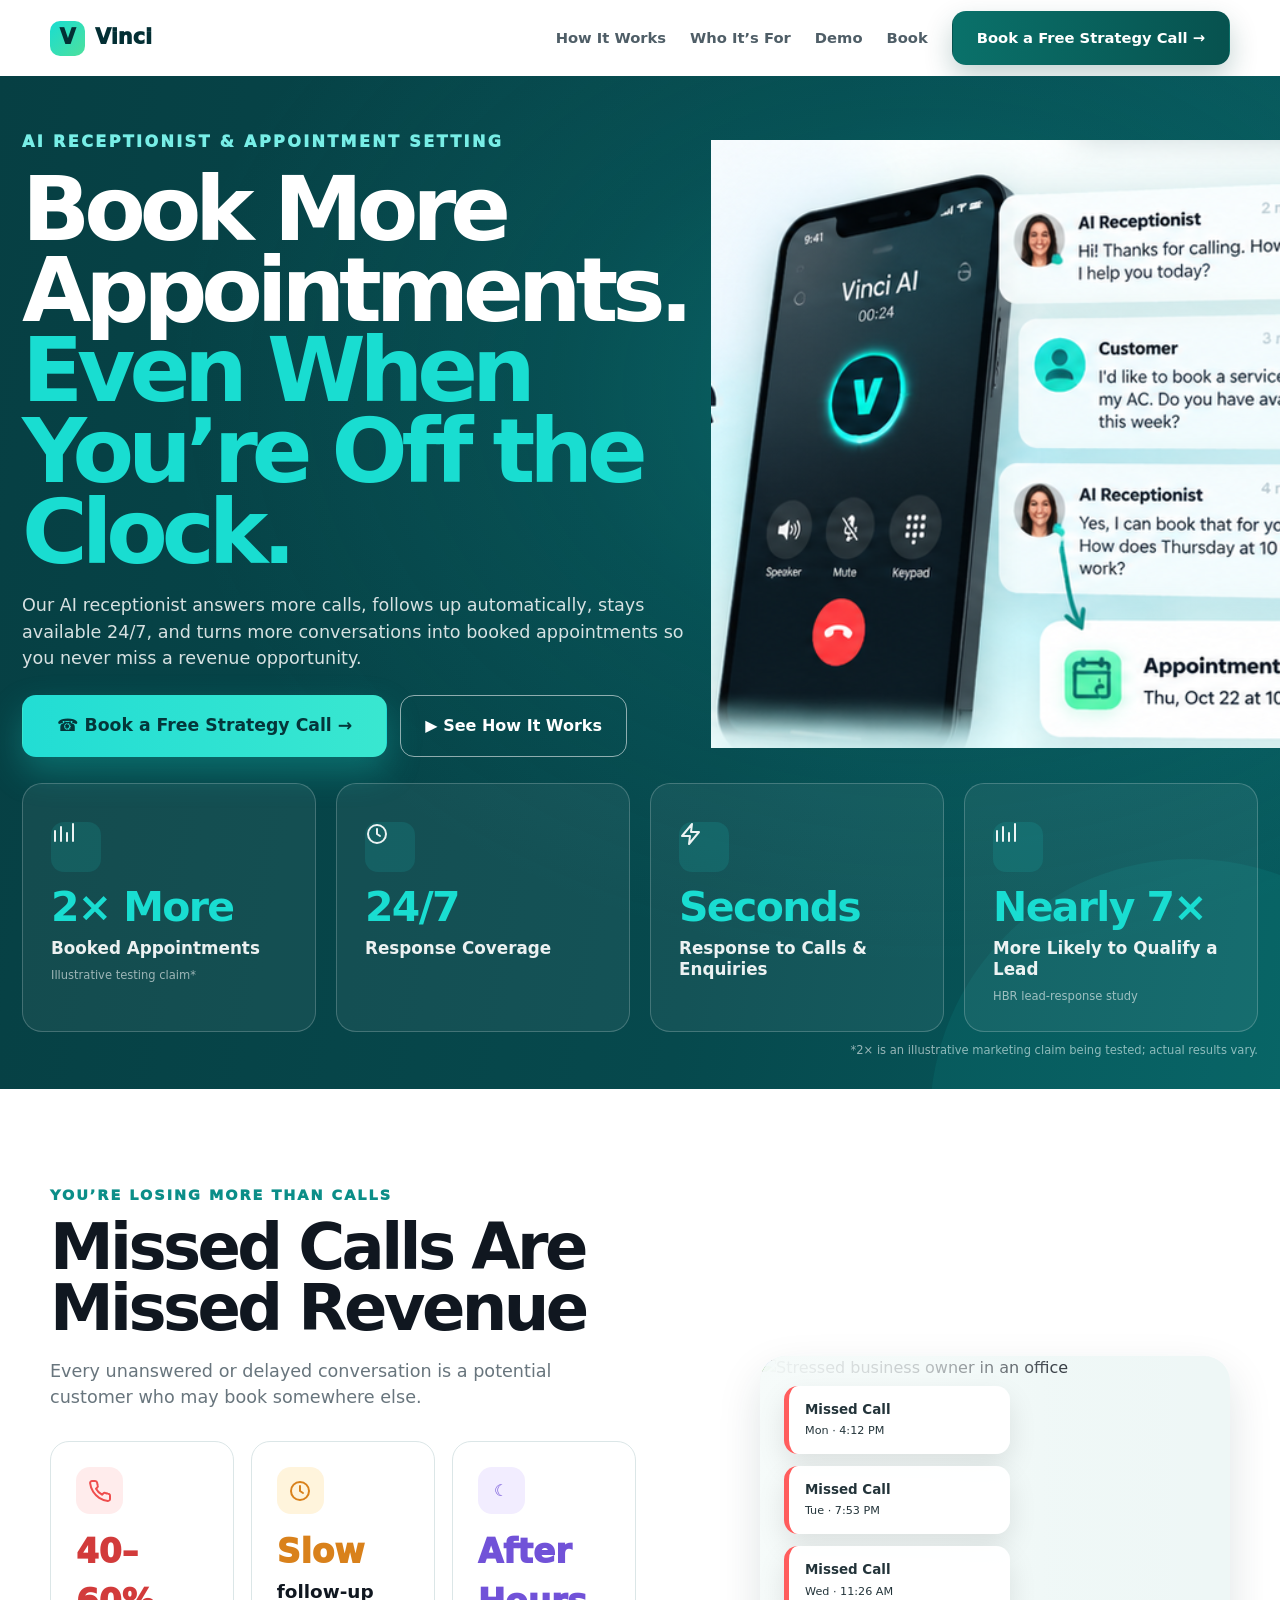
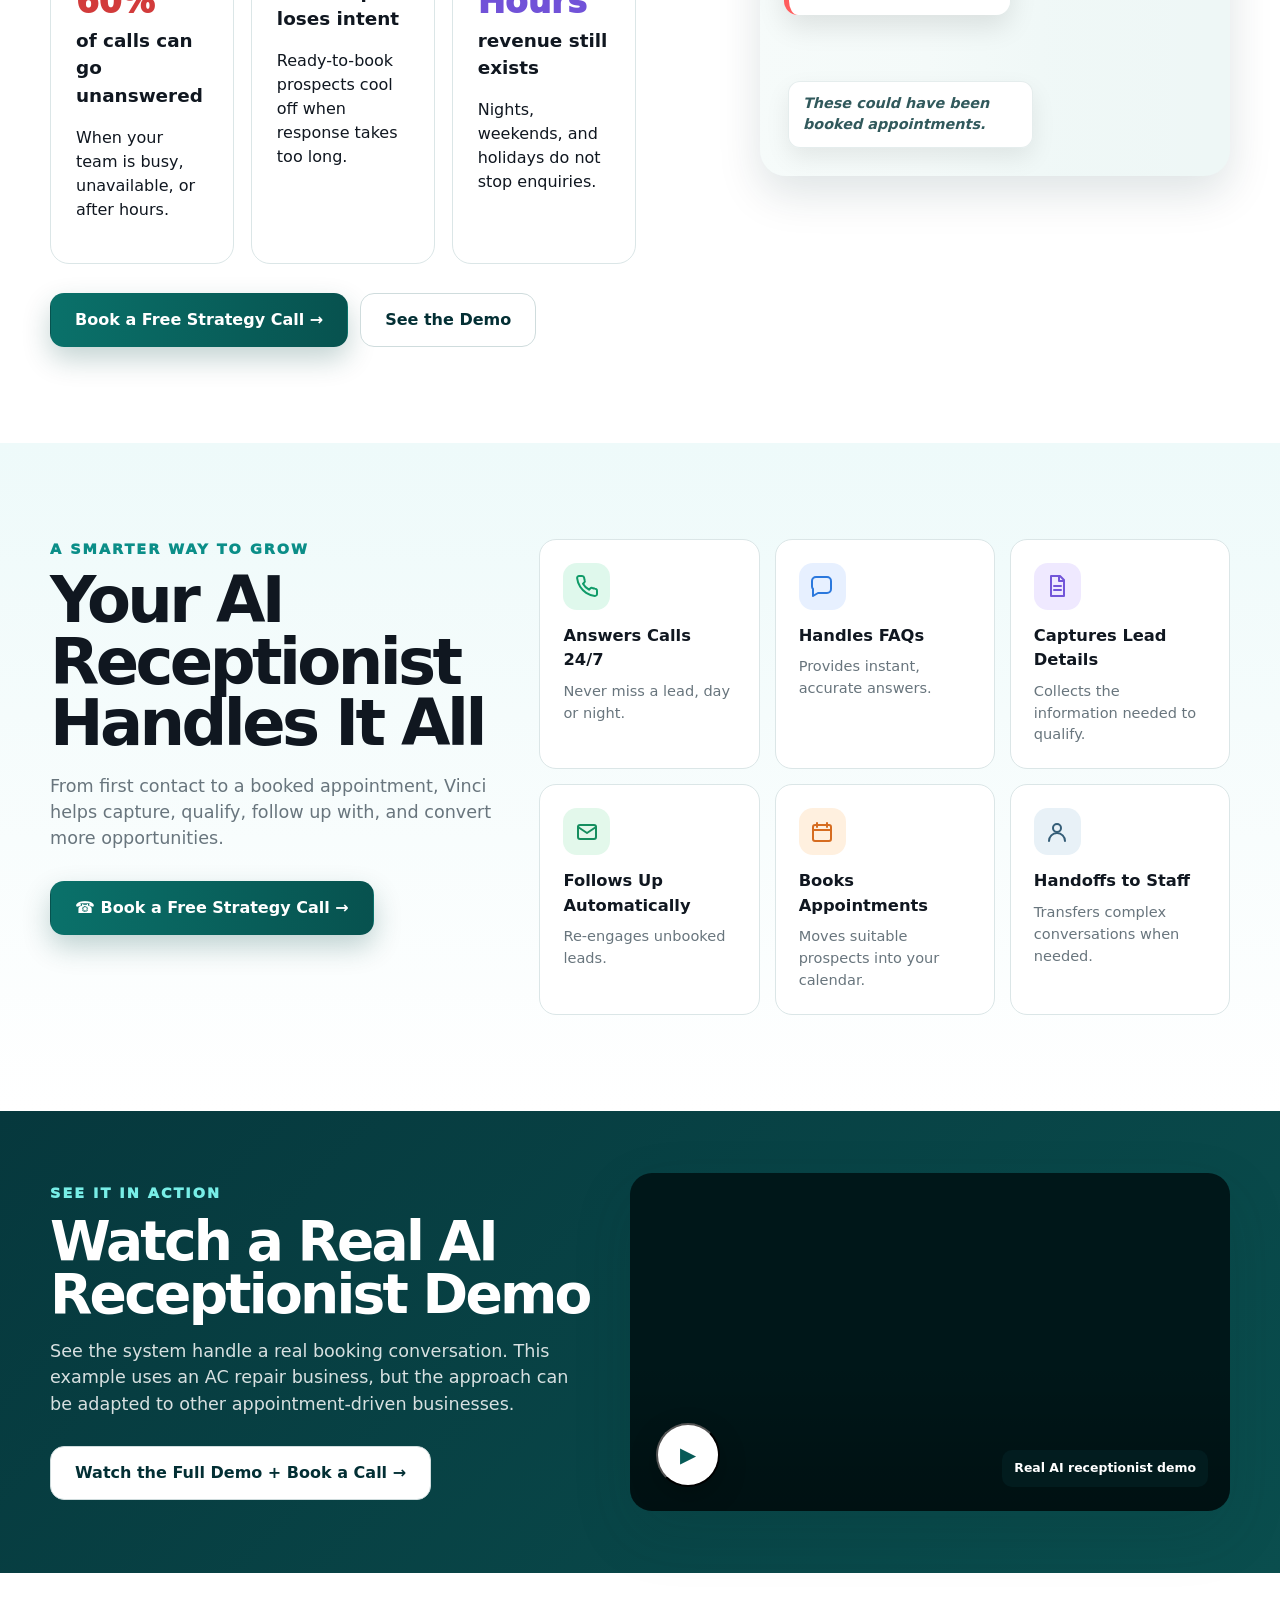
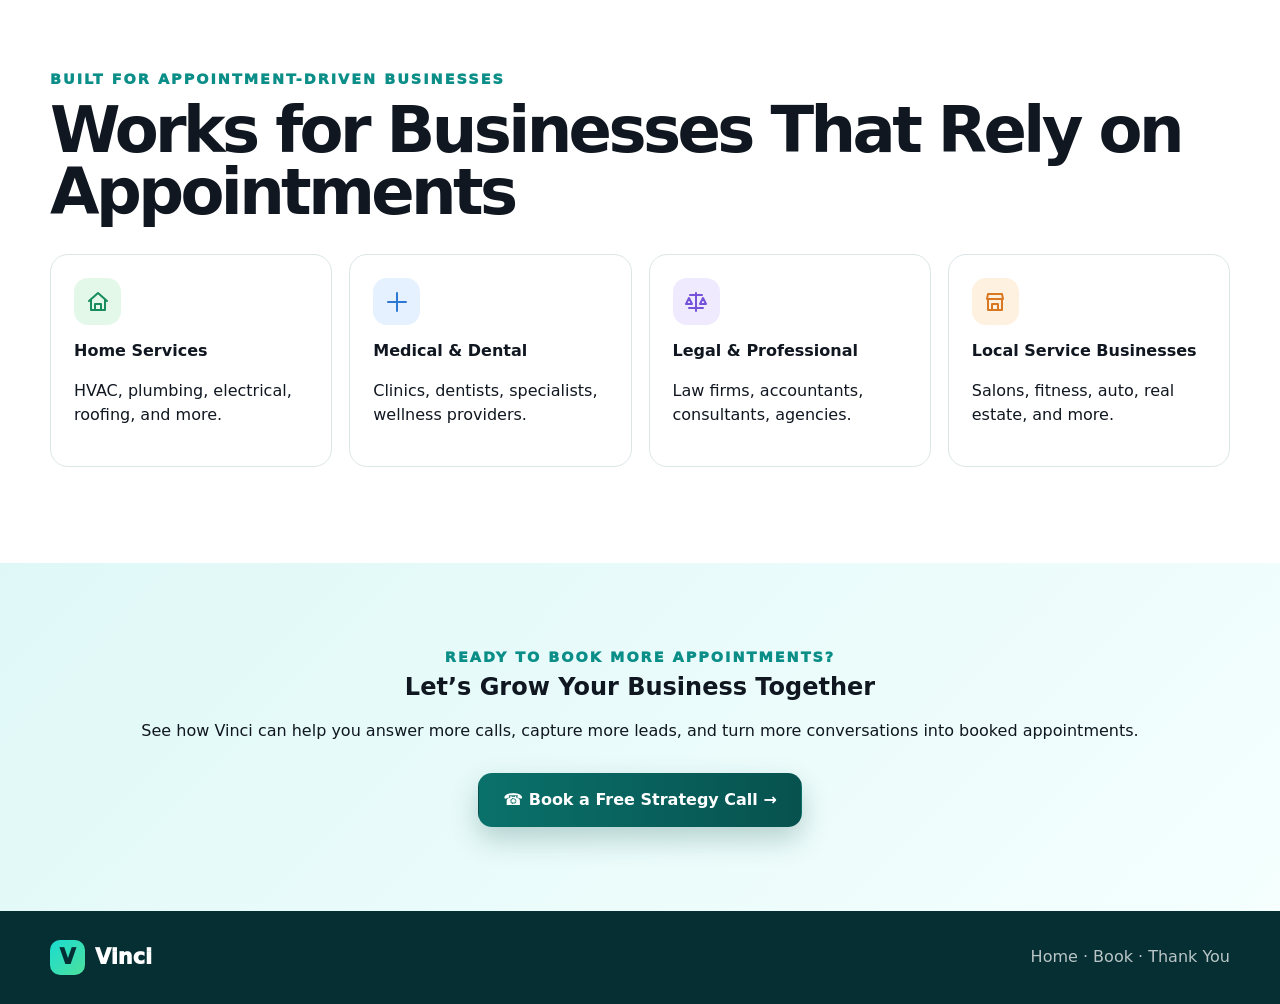
==== index.html @ 9e173141 "Use original artwork in white homepage hero" ====
<!doctype html><html><head><meta charset="utf-8"><meta name="viewport" content="width=device-width,initial-scale=1"><title>Vinci | AI Receptionist for More Bookings</title><link rel="stylesheet" href="/styles.css"></head><body>
<header><div class="container nav"><a class="brand" href="/"><span class="mark">V</span> Vinci</a><nav class="navlinks"><a href="#how">How It Works</a><a href="#industries">Who It’s For</a><a href="#demo">Demo</a><a href="/booking/">Book</a><a class="btn btn-primary" href="/booking/">Book a Free Strategy Call →</a></nav></div></header>
<section class="hero"><div class="container">
  <div class="hero-grid">
    <div>
      <div class="eyebrow">AI RECEPTIONIST & APPOINTMENT SETTING</div>
      <h1>Book More Appointments. <span class="accent">Even When You’re Off the Clock.</span></h1>
      <p class="lead">Our AI receptionist answers more calls, follows up automatically, stays available 24/7, and turns more conversations into booked appointments so you never miss a revenue opportunity.</p>
      <div class="actions"><a class="btn btn-primary" href="/booking/">☎ Book a Free Strategy Call →</a><a class="btn btn-secondary" href="#demo">▶ See How It Works</a></div>
    </div>
    <div class="hero-visual white-hero-art"><img src="/assets/vinci-ai-booking-hero.png" alt="Vinci AI receptionist handling a booking conversation, offering appointment times and confirming an appointment"></div></div><div class="metrics">
    <div class="metric"><span class="metric-icon"><svg viewBox="0 0 24 24"><path d="M4 19V9M10 19V5M16 19v-8M22 19V2"/></svg></span><strong>2× More</strong><span>Booked Appointments</span><small>Illustrative testing claim*</small></div>
    <div class="metric"><span class="metric-icon"><svg viewBox="0 0 24 24"><circle cx="12" cy="12" r="9"/><path d="M12 7v5l3 2"/></svg></span><strong>24/7</strong><span>Response Coverage</span></div>
    <div class="metric"><span class="metric-icon"><svg viewBox="0 0 24 24"><path d="M13 2 3 14h8l-1 8 10-12h-8z"/></svg></span><strong>Seconds</strong><span>Response to Calls & Enquiries</span></div>
    <div class="metric"><span class="metric-icon"><svg viewBox="0 0 24 24"><path d="M4 19V9M10 19V5M16 19v-8M22 19V2"/></svg></span><strong>Nearly 7×</strong><span>More Likely to Qualify a Lead</span><small>HBR lead-response study</small></div>
  </div>
  <div class="disclaimer" style="color:rgba(255,255,255,.58)">*2× is an illustrative marketing claim being tested; actual results vary.</div>
</div></section>
<section class="section"><div class="container pain-grid"><div><div class="eyebrow" style="color:#0b8e88">YOU’RE LOSING MORE THAN CALLS</div><h2>Missed Calls Are Missed Revenue</h2><p class="sub">Every unanswered or delayed conversation is a potential customer who may book somewhere else.</p><div class="pain-cards"><div class="pain"><span class="pain-ico" style="background:#ffecec;color:#ef4d4d"><svg viewBox="0 0 24 24"><path d="M22 16.9v3a2 2 0 0 1-2.18 2 19.8 19.8 0 0 1-8.63-3.07 19.5 19.5 0 0 1-6-6A19.8 19.8 0 0 1 2.12 4.18 2 2 0 0 1 4.11 2h3a2 2 0 0 1 2 1.72c.12.9.33 1.78.62 2.63a2 2 0 0 1-.45 2.11L8 9.73a16 16 0 0 0 6 6l1.27-1.27a2 2 0 0 1 2.11-.45c.85.29 1.73.5 2.63.62A2 2 0 0 1 22 16.9z"/></svg></span><span class="num">40–60%</span><b>of calls can go unanswered</b><p>When your team is busy, unavailable, or after hours.</p></div><div class="pain"><span class="pain-ico" style="background:#fff4dc;color:#d9811b"><svg viewBox="0 0 24 24"><circle cx="12" cy="12" r="9"/><path d="M12 7v5l3 2"/></svg></span><span class="num" style="color:#d9811b">Slow</span><b>follow-up loses intent</b><p>Ready-to-book prospects cool off when response takes too long.</p></div><div class="pain"><span class="pain-ico" style="background:#f2edff;color:#7152d8">☾</span><span class="num" style="color:#7152d8">After Hours</span><b>revenue still exists</b><p>Nights, weekends, and holidays do not stop enquiries.</p></div></div><div class="cta-row"><a class="btn btn-primary" href="/booking/">Book a Free Strategy Call →</a><a class="btn btn-secondary" href="#demo">See the Demo</a></div></div><div class="pain-visual person-visual">
  <img class="person-photo" src="https://images.pexels.com/photos/6632501/pexels-photo-6632501.jpeg?auto=compress&cs=tinysrgb&w=1400" alt="Stressed business owner in an office">
  <div class="person-shade"></div>
  <div class="person-call-stack">
    <div class="person-call"><b>Missed Call</b><br><small>Mon · 4:12 PM</small></div>
    <div class="person-call"><b>Missed Call</b><br><small>Tue · 7:53 PM</small></div>
    <div class="person-call"><b>Missed Call</b><br><small>Wed · 11:26 AM</small></div>
  </div>
  <div class="person-note">These could have been booked appointments.</div>
</div></div></div></section>
<section class="section features" id="how"><div class="container feature-grid"><div><div class="eyebrow" style="color:#0b8e88">A SMARTER WAY TO GROW</div><h2>Your AI Receptionist Handles It All</h2><p class="sub">From first contact to a booked appointment, Vinci helps capture, qualify, follow up with, and convert more opportunities.</p><div class="cta-row"><a class="btn btn-primary" href="/booking/">☎ Book a Free Strategy Call →</a></div></div><div class="feature-list"><div class="feature"><span class="feature-ico" style="background:#dff8ec;color:#0f9b68"><svg viewBox="0 0 24 24"><path d="M22 16.9v3a2 2 0 0 1-2.18 2 19.8 19.8 0 0 1-8.63-3.07 19.5 19.5 0 0 1-6-6A19.8 19.8 0 0 1 2.12 4.18 2 2 0 0 1 4.11 2h3a2 2 0 0 1 2 1.72c.12.9.33 1.78.62 2.63a2 2 0 0 1-.45 2.11L8 9.73a16 16 0 0 0 6 6l1.27-1.27a2 2 0 0 1 2.11-.45c.85.29 1.73.5 2.63.62A2 2 0 0 1 22 16.9z"/></svg></span><strong>Answers Calls 24/7</strong><p>Never miss a lead, day or night.</p></div><div class="feature"><span class="feature-ico" style="background:#e7f0ff;color:#2b78dd"><svg viewBox="0 0 24 24"><path d="M21 15a4 4 0 0 1-4 4H8l-5 3v-7a4 4 0 0 1-1-2.5V7a4 4 0 0 1 4-4h11a4 4 0 0 1 4 4z"/></svg></span><strong>Handles FAQs</strong><p>Provides instant, accurate answers.</p></div><div class="feature"><span class="feature-ico" style="background:#efe9ff;color:#7255d9"><svg viewBox="0 0 24 24"><path d="M6 2h9l4 4v16H6z"/><path d="M14 2v5h5M9 12h7M9 16h7"/></svg></span><strong>Captures Lead Details</strong><p>Collects the information needed to qualify.</p></div><div class="feature"><span class="feature-ico" style="background:#e3f8eb;color:#168e5f"><svg viewBox="0 0 24 24"><rect x="3" y="5" width="18" height="14" rx="2"/><path d="m3 7 9 6 9-6"/></svg></span><strong>Follows Up Automatically</strong><p>Re-engages unbooked leads.</p></div><div class="feature"><span class="feature-ico" style="background:#fff0df;color:#d66c20"><svg viewBox="0 0 24 24"><rect x="3" y="5" width="18" height="16" rx="2"/><path d="M7 3v4M17 3v4M3 10h18"/></svg></span><strong>Books Appointments</strong><p>Moves suitable prospects into your calendar.</p></div><div class="feature"><span class="feature-ico" style="background:#e8f1f7;color:#345d77"><svg viewBox="0 0 24 24"><circle cx="12" cy="8" r="4"/><path d="M4 21a8 8 0 0 1 16 0"/></svg></span><strong>Handoffs to Staff</strong><p>Transfers complex conversations when needed.</p></div></div></div></section>
<section class="demo-band" id="demo"><div class="container demo-grid"><div><div class="eyebrow">SEE IT IN ACTION</div><h2 class="demo-title"><span>Watch a Real AI</span><span>Receptionist Demo</span></h2><p class="lead">See the system handle a real booking conversation. This example uses an AC repair business, but the approach can be adapted to other appointment-driven businesses.</p><div class="cta-row"><a class="btn btn-secondary" href="/booking/">Watch the Full Demo + Book a Call →</a></div></div><div class="video-frame" id="demoVideo"><div class="video-poster" style="background-image:url('https://drive.google.com/thumbnail?id=1KKaw_j008UakHLO01bEk0UsnnMbDaQpM&sz=w1600')" onclick="playDriveVideo('demoVideo')"><button class="custom-play" aria-label="Play video">▶</button><div class="poster-label">Real AI receptionist demo</div></div><iframe class="drive-video" data-src="https://drive.google.com/file/d/1KKaw_j008UakHLO01bEk0UsnnMbDaQpM/preview" allow="autoplay; fullscreen" allowfullscreen></iframe></div></div></section>
<section class="section" id="industries"><div class="container"><div class="eyebrow" style="color:#0b8e88">BUILT FOR APPOINTMENT-DRIVEN BUSINESSES</div><h2>Works for Businesses That Rely on Appointments</h2><div class="industries"><div class="industry"><span class="industry-ico" style="background:#e4f8ea;color:#178c5e"><svg viewBox="0 0 24 24"><path d="m3 11 9-8 9 8"/><path d="M5 10v10h14V10M9 20v-6h6v6"/></svg></span><b>Home Services</b><p>HVAC, plumbing, electrical, roofing, and more.</p></div><div class="industry"><span class="industry-ico" style="background:#e6f1ff;color:#2d78d5"><svg viewBox="0 0 24 24"><path d="M12 3v18M3 12h18"/></svg></span><b>Medical & Dental</b><p>Clinics, dentists, specialists, wellness providers.</p></div><div class="industry"><span class="industry-ico" style="background:#f0eaff;color:#7453d9"><svg viewBox="0 0 24 24"><path d="M12 3v18M6 5h12M5 8l-3 6h6zM19 8l-3 6h6zM5 18h14"/></svg></span><b>Legal & Professional</b><p>Law firms, accountants, consultants, agencies.</p></div><div class="industry"><span class="industry-ico" style="background:#fff1df;color:#d97822"><svg viewBox="0 0 24 24"><path d="M4 9h16l-1-5H5zM5 9v11h14V9M9 20v-6h6v6"/></svg></span><b>Local Service Businesses</b><p>Salons, fitness, auto, real estate, and more.</p></div></div></div></section>
<section class="final-cta"><div class="container"><div class="eyebrow" style="color:#0b8e88">READY TO BOOK MORE APPOINTMENTS?</div><h2>Let’s Grow Your Business Together</h2><p class="sub" style="margin:0 auto">See how Vinci can help you answer more calls, capture more leads, and turn more conversations into booked appointments.</p><div class="actions" style="justify-content:center"><a class="btn btn-primary" href="/booking/">☎ Book a Free Strategy Call →</a></div></div></section>
<footer class="footer"><div class="container footer-row"><div class="brand" style="color:#fff"><span class="mark">V</span> Vinci</div><div><a href="/">Home</a> · <a href="/booking/">Book</a> · <a href="/thank-you/">Thank You</a></div></div></footer><script>function playDriveVideo(id){const f=document.getElementById(id);const i=f.querySelector('iframe');i.src=i.dataset.src+'?autoplay=1';f.classList.add('playing');f.querySelector('.video-poster').style.display='none';}</script></body></html>
---- styles.css ----
:root{--deep:#032f34;--deep2:#064348;--teal:#19ddd1;--teal2:#11b8b2;--mint:#dff9f6;--ink:#101720;--muted:#68757d;--line:#dbe6e7;--wash:#f5fbfb;--white:#fff;--danger:#ff6262;--amber:#f3a12a;--violet:#7a5de8;--blue:#3c8df0;--green:#17b877;--max:1180px;--shadow:0 22px 60px rgba(4,48,52,.14)}
*{box-sizing:border-box}html{scroll-behavior:smooth}body{margin:0;font-family:Inter,ui-sans-serif,system-ui,-apple-system,BlinkMacSystemFont,"Segoe UI",sans-serif;color:var(--ink);background:#fff;line-height:1.5;-webkit-font-smoothing:antialiased}a{text-decoration:none;color:inherit}.container{width:min(calc(100% - 40px),var(--max));margin:0 auto}.nav{height:76px;display:flex;align-items:center;justify-content:space-between;gap:24px}.brand{display:flex;align-items:center;gap:10px;font-size:1.3rem;font-weight:950;color:var(--deep)}.mark{width:35px;height:35px;border-radius:10px;background:linear-gradient(135deg,var(--teal),#4ee09d);display:grid;place-items:center;color:var(--deep);font-weight:1000}.navlinks{display:flex;gap:24px;align-items:center;font-size:.92rem;font-weight:750;color:#4f5e67}.btn{display:inline-flex;align-items:center;justify-content:center;gap:10px;min-height:54px;padding:0 24px;border-radius:14px;font-weight:900;border:1px solid transparent;transition:.2s}.btn-primary{background:linear-gradient(90deg,#0a716a,#07524f);color:#fff;box-shadow:0 12px 28px rgba(5,69,65,.24)}.btn-primary:hover{transform:translateY(-1px)}.btn-secondary{background:#fff;border-color:#cfdcdd;color:var(--deep)}.hero{position:relative;overflow:hidden;background:radial-gradient(circle at 81% 14%,rgba(25,221,209,.25),transparent 27%),linear-gradient(135deg,#042f34,#06454b 72%,#0a5352);color:#fff;padding:78px 0 34px}.hero:after{content:"";position:absolute;width:520px;height:520px;border-radius:50%;right:-170px;bottom:-290px;background:rgba(25,221,209,.07)}.hero-grid{position:relative;z-index:1;display:grid;grid-template-columns:.98fr 1.02fr;gap:58px;align-items:center}.eyebrow{font-size:.9rem;letter-spacing:.14em;text-transform:uppercase;font-weight:950;color:#78eee7}.hero h1{font-size:clamp(3.7rem,7vw,6.4rem);line-height:.9;letter-spacing:-.068em;margin:15px 0 20px;max-width:760px}.hero h1 .accent{color:var(--teal)}.lead{font-size:1.1rem;color:rgba(255,255,255,.84);max-width:680px}.actions{display:flex;gap:13px;flex-wrap:wrap;margin-top:30px}.hero .btn-secondary{background:transparent;border-color:rgba(255,255,255,.55);color:#fff}.hero-visual{position:relative;min-height:455px;perspective:1200px}.hero-device{position:absolute;inset:28px 12px 12px 30px;transform:rotateY(-9deg) rotateX(3deg);transform-origin:center;border-radius:30px;background:linear-gradient(160deg,#0a2b2e,#05191b 72%);border:1px solid rgba(255,255,255,.15);box-shadow:-24px 28px 80px rgba(0,0,0,.34),0 0 44px rgba(25,221,209,.14);padding:22px}.hero-device:before{content:"";position:absolute;inset:-16px 18px 18px -16px;border:1px solid rgba(25,221,209,.32);border-radius:32px;z-index:-1}.device-head{display:flex;justify-content:space-between;align-items:center;margin-bottom:18px}.device-brand{font-weight:950;font-size:1.18rem}.live{display:flex;align-items:center;gap:7px;font-size:.8rem;font-weight:900;color:#c7fffb}.dot{width:9px;height:9px;border-radius:50%;background:#3be477}.device-grid{display:grid;grid-template-columns:.82fr 1.18fr;gap:14px}.phone-panel{border-radius:23px;background:radial-gradient(circle at 50% 14%,rgba(25,221,209,.16),transparent 30%),#082327;padding:20px;min-height:325px;display:flex;flex-direction:column;align-items:center;justify-content:center}.call-avatar{width:84px;height:84px;border-radius:50%;display:grid;place-items:center;background:linear-gradient(135deg,#2d5f62,#17383a);font-size:2rem;margin-bottom:13px}.incoming{font-size:1.18rem;font-weight:900}.caller{font-size:.82rem;color:rgba(255,255,255,.63);margin-top:4px}.phone-actions{display:flex;gap:18px;margin-top:28px}.phone-action{width:52px;height:52px;border-radius:50%;display:grid;place-items:center;font-weight:950}.hang{background:#f24d4d}.answer{background:#26c875}.conversation{display:grid;align-content:start;gap:11px}.mini-card{background:#fff;color:#15252c;border-radius:15px;padding:15px 16px;box-shadow:0 13px 32px rgba(0,0,0,.18)}.mini-card .row{display:flex;gap:10px;align-items:center}.mini-icon{width:38px;height:38px;border-radius:11px;display:grid;place-items:center;font-weight:900}.mini-card b{font-size:.92rem}.mini-card p{margin:4px 0 0;font-size:.78rem;color:#60717a}.mini-card.booked{background:#eafff6;border:1px solid #abefd0}.floating-badge{position:absolute;right:-15px;bottom:24px;border-radius:18px;background:#fff;color:#113036;padding:15px 18px;box-shadow:0 18px 42px rgba(0,0,0,.24);transform:rotate(3deg)}.floating-badge b{display:block;color:#087d73}.metrics{position:relative;z-index:2;display:grid;grid-template-columns:repeat(4,1fr);gap:15px;margin-top:36px}.metric{border:1px solid rgba(255,255,255,.2);border-radius:18px;padding:23px;background:rgba(255,255,255,.05);min-height:150px}.metric-icon,.claim-ico{width:46px;height:46px;border-radius:13px;display:grid;place-items:center;background:rgba(25,221,209,.12);margin-bottom:14px}.metric-icon svg,.claim-ico svg,.feature-ico svg,.pain-ico svg,.industry-ico svg,.trust-ico svg,.point-ico svg,.confirm-ico svg{width:24px;height:24px;stroke:currentColor;stroke-width:2;fill:none;stroke-linecap:round;stroke-linejoin:round}.metric strong{display:block;font-size:2.45rem;line-height:1;color:var(--teal);letter-spacing:-.04em}.metric span{display:block;margin-top:8px;color:rgba(255,255,255,.92);font-weight:750}.metric small{display:block;margin-top:6px;color:rgba(255,255,255,.58);font-size:.72rem}.section{padding:96px 0}.section h2{font-size:clamp(2.7rem,5vw,4.6rem);line-height:.96;letter-spacing:-.056em;margin:10px 0 18px}.section .sub{color:var(--muted);font-size:1.1rem;max-width:730px}.pain-grid{display:grid;grid-template-columns:1.02fr .98fr;gap:48px;align-items:center}.pain-cards{display:grid;grid-template-columns:repeat(3,1fr);gap:17px;margin-top:31px}.pain{border:1px solid var(--line);border-radius:19px;padding:25px;background:#fff}.pain-ico,.feature-ico,.industry-ico,.trust-ico,.point-ico,.confirm-ico{width:47px;height:47px;border-radius:14px;display:grid;place-items:center;margin-bottom:14px}.pain b{font-size:1.15rem}.pain .num{font-size:2.05rem;font-weight:950;color:#d23b3b;display:block}.pain-visual{min-height:420px;border-radius:28px;background:linear-gradient(135deg,#f1f8f7,#e4f4f2);display:grid;grid-template-columns:.9fr 1.1fr;gap:18px;align-items:center;padding:30px;position:relative;overflow:hidden}.lost-figure{height:320px;border-radius:22px;background:linear-gradient(145deg,#e5ecec,#cddcdb);position:relative;overflow:hidden}.lost-figure:before{content:"";position:absolute;width:165px;height:165px;border-radius:50%;background:linear-gradient(145deg,#5f7072,#33464a);left:50%;top:62px;transform:translateX(-50%)}.lost-figure:after{content:"";position:absolute;width:230px;height:140px;border-radius:120px 120px 0 0;background:#506266;left:50%;bottom:0;transform:translateX(-50%)}.missed-stack{width:100%}.missed{background:#fff;border-radius:16px;padding:16px 18px;box-shadow:0 12px 30px rgba(0,0,0,.08);margin:12px 0;border-left:5px solid #ff5d5d}.missed:nth-child(2){margin-left:22px}.missed:nth-child(3){margin-left:44px}.scribble{font-weight:900;color:#456269;margin-top:20px;font-style:italic}.features{background:linear-gradient(180deg,#eefafa,#fff)}.feature-grid{display:grid;grid-template-columns:.78fr 1.22fr;gap:48px;align-items:start}.feature-list{display:grid;grid-template-columns:repeat(3,1fr);gap:15px}.feature{border:1px solid var(--line);border-radius:17px;padding:23px;background:#fff;min-height:158px}.feature strong{display:block;font-size:1.02rem}.feature p{margin:.45rem 0 0;color:var(--muted);font-size:.91rem}.cta-row{display:flex;gap:12px;flex-wrap:wrap;margin-top:29px}.demo-band{background:linear-gradient(135deg,#06383d,#0a4e4e);color:#fff;padding:62px 0}.demo-grid{display:grid;grid-template-columns:.8fr 1.2fr;gap:40px;align-items:center}.video-frame{border-radius:22px;overflow:hidden;box-shadow:var(--shadow);background:#001719;position:relative;aspect-ratio:16/9}.drive-video{width:100%;height:100%;border:0;display:none;background:#000}.video-frame.playing .drive-video{display:block}.video-poster{position:absolute;inset:0;background-size:cover;background-position:center;cursor:pointer}.video-poster:after{content:"";position:absolute;inset:0;background:linear-gradient(180deg,transparent 55%,rgba(0,0,0,.28))}.custom-play{position:absolute;left:26px;bottom:24px;width:64px;height:64px;border-radius:50%;background:#fff;color:#075b57;display:grid;place-items:center;z-index:2;box-shadow:0 10px 28px rgba(0,0,0,.22);font-size:1.3rem}.poster-label{position:absolute;right:22px;bottom:24px;z-index:2;background:rgba(3,31,34,.78);color:#fff;padding:9px 12px;border-radius:10px;font-size:.78rem;font-weight:850}.industries{display:grid;grid-template-columns:repeat(4,1fr);gap:17px;margin-top:31px}.industry{border:1px solid var(--line);border-radius:18px;padding:23px;background:#fff}.final-cta{background:linear-gradient(135deg,#dff8f7,#f4fffe);text-align:center;padding:84px 0}.final-cta h2{margin:0 auto 14px;max-width:850px}.footer{background:#062f33;color:rgba(255,255,255,.72);padding:29px 0}.footer-row{display:flex;justify-content:space-between;align-items:center;gap:20px}.page-hero{padding:70px 0 44px;background:radial-gradient(circle at 83% 10%,rgba(25,221,209,.13),transparent 28%),linear-gradient(180deg,#fff,#f3fbfb)}.page-hero h1{font-size:clamp(3.25rem,6vw,5.5rem);line-height:.92;letter-spacing:-.062em;margin:12px 0 18px;max-width:980px}.page-hero .sub{color:var(--muted);font-size:1.12rem;max-width:800px}.booking-intro{display:grid;grid-template-columns:1fr .42fr;gap:24px;align-items:end}.side-note{font-size:1.15rem;font-weight:900;color:#0e6e69;font-style:italic;transform:rotate(-3deg);padding-bottom:12px}.claim-strip{display:grid;grid-template-columns:repeat(4,1fr);gap:13px;margin:30px 0}.claim{border:1px solid var(--line);border-radius:17px;padding:20px;background:#fff}.claim-top{display:flex;align-items:center;gap:12px}.claim-ico{background:#eaf9f7;margin:0;flex:0 0 auto}.claim strong{display:block;font-size:1.58rem;color:var(--deep)}.booking-video-wrap{max-width:980px;margin:0 auto}.after-video-cta{margin:25px auto 0;max-width:980px;border-radius:22px;background:linear-gradient(135deg,#05383d,#07524f);color:#fff;padding:29px 31px;display:flex;justify-content:space-between;gap:24px;align-items:center}.after-video-cta h3{font-size:1.66rem;margin:0 0 6px}.after-video-cta p{margin:0;color:rgba(255,255,255,.8)}.booking-layout{display:grid;grid-template-columns:.78fr 1.22fr;gap:25px;align-items:start}.booking-copy{background:var(--deep);color:#fff;border-radius:22px;padding:35px;position:sticky;top:20px}.booking-copy h2{font-size:2.9rem}.booking-copy p{color:rgba(255,255,255,.8)}.booking-points{display:grid;gap:15px;margin-top:22px}.booking-point{display:flex;gap:13px}.booking-point .point-ico{background:rgba(255,255,255,.1);margin:0;color:#fff;flex:0 0 auto}.calendar-card{border:1px solid var(--line);border-radius:22px;overflow:hidden;background:#fff;box-shadow:var(--shadow)}.calendar{width:100%;height:760px;border:0}.what-expect{margin-top:34px;border:1px solid var(--line);border-radius:24px;padding:30px;background:linear-gradient(135deg,#effcfb,#fff)}.what-expect h3{font-size:1.55rem;margin:0 0 22px;text-align:center}.expect-grid{display:grid;grid-template-columns:repeat(4,1fr);gap:16px}.expect-step{text-align:center;padding:18px}.expect-num{width:44px;height:44px;border-radius:50%;display:grid;place-items:center;background:#e2faf7;color:#087d75;font-weight:950;margin:0 auto 12px}.trust-row{display:grid;grid-template-columns:repeat(3,1fr);gap:14px;margin-top:22px}.trust{padding:21px;border:1px solid var(--line);border-radius:15px;background:#fff}.trust-ico{background:#eaf9f7}.confirm-hero{position:relative;text-align:center;padding:78px 0 44px;background:linear-gradient(180deg,#effcfb,#fff);overflow:hidden}.confetti{position:absolute;inset:0;pointer-events:none}.confetti i{position:absolute;width:8px;height:18px;border-radius:3px;opacity:.9;transform:rotate(var(--r))}.confetti i:nth-child(1){left:12%;top:22%;background:#19ddd1;--r:22deg}.confetti i:nth-child(2){left:19%;top:14%;background:#f3a12a;--r:-18deg}.confetti i:nth-child(3){left:29%;top:27%;background:#7a5de8;--r:38deg}.confetti i:nth-child(4){left:72%;top:17%;background:#19ddd1;--r:-30deg}.confetti i:nth-child(5){left:81%;top:29%;background:#f3a12a;--r:16deg}.confetti i:nth-child(6){left:88%;top:12%;background:#3c8df0;--r:44deg}.confetti i:nth-child(7){left:61%;top:31%;background:#17b877;--r:-22deg}.confetti i:nth-child(8){left:37%;top:10%;background:#ff6262;--r:35deg}.checkmark{width:82px;height:82px;border-radius:50%;display:grid;place-items:center;background:#e6fff4;color:#11a96d;font-size:2.15rem;margin:0 auto 18px;position:relative;z-index:1}.confirm-hero h1{font-size:clamp(3.2rem,6vw,5.6rem);letter-spacing:-.062em;line-height:.94;margin:0;position:relative;z-index:1}.confirm-card{margin:30px auto 0;max-width:860px;border:1px solid var(--line);border-radius:20px;padding:24px 26px;background:#fff;display:grid;grid-template-columns:1.15fr 1fr 1fr;gap:16px;text-align:left;position:relative;z-index:1;box-shadow:0 16px 40px rgba(4,48,52,.08)}.confirm-item{display:flex;gap:11px}.confirm-ico{background:#eaf9f7;margin:0;flex:0 0 auto}.confirm-item b{font-size:1.02rem}.date-prominent{font-size:1.35rem;font-weight:950;color:var(--deep);line-height:1.15}.ty-layout{display:grid;grid-template-columns:1.12fr .88fr;gap:32px;align-items:start}.steps{display:grid;gap:16px}.steps-title{font-size:1.65rem;font-weight:950;margin-bottom:2px}.step{border:1px solid var(--line);border-radius:17px;padding:20px;background:#fff;display:flex;gap:14px}.stepnum{width:42px;height:42px;border-radius:12px;display:grid;place-items:center;background:#eaf9f7;color:#057d78;font-weight:950;flex:0 0 auto}.step b{font-size:1.06rem}.disclaimer{font-size:.72rem;color:#7b878e;margin-top:14px}
@media(max-width:980px){.hero-grid,.pain-grid,.feature-grid,.demo-grid,.booking-layout,.ty-layout,.booking-intro{grid-template-columns:1fr}.hero-visual{min-height:430px}.metrics,.claim-strip{grid-template-columns:repeat(2,1fr)}.feature-list{grid-template-columns:repeat(2,1fr)}.industries{grid-template-columns:repeat(2,1fr)}.booking-copy{position:static}.confirm-card{grid-template-columns:1fr}.expect-grid{grid-template-columns:repeat(2,1fr)}.navlinks a:not(.btn){display:none}}@media(max-width:620px){.container{width:min(calc(100% - 28px),var(--max))}.metrics,.claim-strip,.pain-cards,.feature-list,.industries,.trust-row,.expect-grid{grid-template-columns:1fr}.hero{padding-top:50px}.section{padding:68px 0}.hero-visual{min-height:400px}.hero-device{inset:24px 0}.device-grid{grid-template-columns:1fr}.conversation{display:none}.calendar{height:720px}.after-video-cta{flex-direction:column;align-items:flex-start}.pain-visual{grid-template-columns:1fr}.lost-figure{display:none}}

/* 2026-10-21 fidelity fixes */
.hero .eyebrow{font-size:1rem;letter-spacing:.15em}
.hero .btn-primary{background:linear-gradient(90deg,#22ddd4,#39e7d0);color:#04363a;font-size:1.03rem;min-height:58px;padding:0 30px;box-shadow:0 15px 34px rgba(25,221,209,.28)}
.mockup-hero-image{width:100%;max-width:610px;display:block;margin-left:auto;border-radius:28px;filter:drop-shadow(0 28px 42px rgba(0,0,0,.28));transform:perspective(1000px) rotateY(-2deg)}
.pain-visual.person-visual{min-height:420px;background-image:linear-gradient(90deg,rgba(244,251,250,.10),rgba(244,251,250,.04)),url('[data-uri]');background-size:cover;background-position:center;border-radius:28px;position:relative;overflow:hidden;display:block;padding:0}
.person-call-stack{position:absolute;left:22px;top:22px;width:54%;display:grid;gap:12px}
.person-call{background:rgba(255,255,255,.96);border-radius:15px;padding:14px 16px;border-left:5px solid #ff5d5d;box-shadow:0 14px 30px rgba(0,0,0,.10);font-size:.84rem}
.person-note{position:absolute;left:26px;bottom:22px;background:rgba(255,255,255,.93);padding:11px 14px;border-radius:12px;font-weight:900;color:#36565a;font-style:italic}
.demo-title{font-size:clamp(2.7rem,4.3vw,4.15rem);line-height:.96;margin:10px 0 12px;letter-spacing:-.05em}
.demo-title span{display:block;white-space:nowrap}
.after-video-cta .btn{white-space:nowrap;min-width:245px}
.what-expect{background:linear-gradient(135deg,#eafaf8,#f9fffe);padding:36px 34px}
.what-expect h3{font-size:1.8rem}
.expect-grid{gap:10px}
.expect-step{border-right:1px solid #d9e9e8;padding:20px 16px}
.expect-step:last-child{border-right:0}
.expect-icon{width:58px;height:58px;border-radius:50%;display:grid;place-items:center;margin:0 auto 14px;background:#fff;color:#09877f;box-shadow:0 10px 22px rgba(4,65,64,.08)}
.expect-icon svg{width:28px;height:28px;stroke:currentColor;stroke-width:2;fill:none;stroke-linecap:round;stroke-linejoin:round}
.expect-step b{display:block;font-size:1.02rem;margin-bottom:7px}
.expect-step p{margin:0;color:#64737a;font-size:.9rem}
@media(max-width:980px){.mockup-hero-image{margin:0 auto;max-width:650px}.demo-title span{white-space:normal}.person-call-stack{width:58%}}
@media(max-width:620px){.hero .eyebrow{font-size:.82rem}.after-video-cta .btn{min-width:0;width:100%}.expect-step{border-right:0;border-bottom:1px solid #d9e9e8}.expect-step:last-child{border-bottom:0}.person-call-stack{width:70%}}

/* 2026-10-21 hero + missed-call composition correction */
.hero{padding:56px 0 24px}
.hero .container{width:min(calc(100% - 40px),1450px)}
.hero-grid{grid-template-columns:.86fr 1.14fr;gap:42px;align-items:center}
.hero-visual{min-height:340px;display:flex;align-items:center;justify-content:center;overflow:visible}
.mockup-hero-image{width:118%;max-width:760px;margin:0 -7% 0 0;border-radius:28px;transform:none;filter:drop-shadow(0 26px 42px rgba(0,0,0,.30))}
.hero .actions{margin-top:24px}
.hero .btn-primary{min-height:62px;padding:0 34px;font-size:1.08rem}
.metrics{margin-top:26px;gap:16px}
.metric{min-height:135px;padding:20px}
.pain-visual.person-visual{background-size:contain;background-repeat:no-repeat;background-position:center right;background-color:#f4faf9;min-height:410px}
.person-call-stack,.person-note{display:none!important}
@media(max-width:980px){
  .hero .container{width:min(calc(100% - 34px),900px)}
  .hero-grid{grid-template-columns:1fr}
  .hero-visual{min-height:auto}
  .mockup-hero-image{width:100%;max-width:700px;margin:0 auto}
}

/* 2026-10-21 final composition correction */
.hero{padding:54px 0 30px}
.hero .container{width:min(calc(100% - 44px),1260px)}
.hero-grid{grid-template-columns:.92fr 1.08fr;gap:50px;align-items:center}
.hero-visual{min-height:0;display:flex;align-items:center;justify-content:flex-end}
.mockup-hero-image{
  width:min(100%,590px);
  max-width:590px;
  height:auto;
  margin:0;
  border-radius:26px;
  object-fit:contain;
  filter:drop-shadow(0 22px 34px rgba(0,0,0,.26));
}
.metrics{
  width:100%;
  grid-template-columns:repeat(4,minmax(0,1fr));
  gap:18px;
  margin-top:30px;
}
.metric{
  min-height:158px;
  padding:24px 25px;
  display:flex;
  flex-direction:column;
  justify-content:flex-start;
}
.metric strong{font-size:2.55rem}
.hero .disclaimer{margin-top:10px;text-align:right}
.pain-grid{
  grid-template-columns:1.04fr .96fr;
  gap:54px;
}
.pain-visual.person-visual{
  width:100%;
  max-width:470px;
  min-height:350px;
  justify-self:end;
  background-size:cover;
  background-position:center center;
  background-repeat:no-repeat;
  background-color:#eef7f6;
  border-radius:24px;
  box-shadow:0 18px 42px rgba(4,48,52,.12);
}
.person-call-stack{display:none!important}
.person-note{
  display:block!important;
  left:24px;
  bottom:20px;
  max-width:255px;
  background:rgba(255,255,255,.94);
  border:1px solid rgba(6,80,78,.10);
  box-shadow:0 10px 24px rgba(0,0,0,.08);
  color:#31595c;
  font-size:.88rem;
}
@media(max-width:980px){
  .hero-grid{grid-template-columns:1fr}
  .hero-visual{justify-content:center}
  .mockup-hero-image{width:min(100%,620px);max-width:620px}
  .metrics{grid-template-columns:repeat(2,minmax(0,1fr))}
  .pain-grid{grid-template-columns:1fr}
  .pain-visual.person-visual{justify-self:center;max-width:520px}
}
@media(max-width:620px){
  .metrics{grid-template-columns:1fr}
  .metric{min-height:0}
}

/* Crisp homepage visuals - no embedded raster hero */
.crisp-hero{
  min-height:430px;
  display:flex;
  align-items:center;
  justify-content:center;
  overflow:visible;
}
.crisp-hero .hero-device{
  position:relative;
  inset:auto;
  width:100%;
  max-width:620px;
  min-height:390px;
  transform:perspective(1100px) rotateY(-7deg) rotateX(2deg);
  border-radius:30px;
  padding:22px;
  background:linear-gradient(155deg,#0b3337,#04191b 72%);
  border:1px solid rgba(255,255,255,.16);
  box-shadow:-24px 30px 80px rgba(0,0,0,.34),0 0 50px rgba(25,221,209,.16);
}
.crisp-hero .hero-device:before{
  content:"";
  position:absolute;
  inset:-13px 18px 18px -13px;
  border:1px solid rgba(25,221,209,.30);
  border-radius:32px;
  z-index:-1;
}
.crisp-hero .device-grid{grid-template-columns:.82fr 1.18fr;gap:14px}
.crisp-hero .phone-panel{min-height:310px}
.crisp-hero .conversation{gap:10px}
.crisp-hero .mini-card{padding:13px 14px}
.crisp-hero .floating-badge{
  right:-4px;
  bottom:4px;
  transform:rotate(2deg);
}
.pain-visual.person-visual{
  position:relative;
  min-height:420px;
  display:block;
  overflow:hidden;
  padding:0;
  background:#eef7f6!important;
  border-radius:26px;
  box-shadow:0 18px 44px rgba(4,48,52,.13);
}
.person-photo{
  position:absolute;
  inset:0;
  width:100%;
  height:100%;
  object-fit:cover;
  object-position:center 34%;
  display:block;
}
.person-shade{
  position:absolute;
  inset:0;
  background:linear-gradient(90deg,rgba(246,251,250,.98) 0%,rgba(246,251,250,.78) 34%,rgba(246,251,250,.18) 63%,rgba(246,251,250,0) 100%);
}
.person-call-stack{
  display:grid!important;
  position:absolute;
  left:24px;
  top:30px;
  width:48%;
  gap:12px;
  z-index:2;
}
.person-call{
  margin:0!important;
  background:rgba(255,255,255,.97);
  border-radius:14px;
  padding:14px 16px;
  border-left:5px solid #ff5d5d;
  box-shadow:0 12px 28px rgba(0,0,0,.10);
  color:#23343a;
}
.person-note{
  display:block!important;
  position:absolute;
  left:28px;
  bottom:28px;
  z-index:2;
  max-width:245px;
  background:rgba(255,255,255,.94);
  border-radius:12px;
  padding:11px 14px;
  box-shadow:0 10px 24px rgba(0,0,0,.08);
  color:#31595c;
  font-size:.9rem;
  font-weight:900;
  font-style:italic;
}
@media(max-width:980px){
  .crisp-hero{min-height:400px}
  .crisp-hero .hero-device{max-width:650px;transform:none}
  .pain-visual.person-visual{max-width:570px;margin:0 auto}
}
@media(max-width:620px){
  .crisp-hero .device-grid{grid-template-columns:1fr}
  .crisp-hero .conversation{display:none}
  .crisp-hero .hero-device{min-height:330px}
  .person-call-stack{width:62%;left:14px;top:18px}
  .person-note{left:16px;bottom:16px}
}

/* 2026-10-21 booking calendar balance */
#calendar .booking-layout{
  grid-template-columns:1fr 1fr;
  gap:28px;
  align-items:start;
}
#calendar .booking-copy,
#calendar .calendar-card{
  width:100%;
}
@media(max-width:980px){
  #calendar .booking-layout{grid-template-columns:1fr}
}

/* 2026-10-21 booking panel height balance */
#calendar .booking-layout{align-items:stretch}
#calendar .booking-copy{
  height:100%;
  min-height:512px;
  display:flex;
  flex-direction:column;
}
#calendar .booking-copy .booking-points{
  margin-top:auto;
}
#calendar .calendar-card{height:100%}
@media(max-width:980px){
  #calendar .booking-copy{min-height:0}
  #calendar .booking-copy .booking-points{margin-top:24px}
}

/* 2026-10-21 exact approved hero artwork */
.homepage-hero-image-wrap{
  min-height:0!important;
  display:flex;
  align-items:center;
  justify-content:flex-end;
}
.homepage-hero-image{
  display:block;
  width:100%;
  max-width:690px;
  height:auto;
  border-radius:26px;
  box-shadow:0 28px 60px rgba(0,0,0,.23);
}
.booking-intro-visual{
  grid-template-columns:1.05fr .95fr;
  gap:44px;
  align-items:center;
}
.booking-hero-art{
  position:relative;
  display:flex;
  flex-direction:column;
  align-items:flex-end;
}
.booking-hero-art img{
  display:block;
  width:100%;
  max-width:520px;
  height:auto;
  border-radius:24px;
  box-shadow:0 22px 52px rgba(4,48,52,.16);
}
.booking-hero-art .side-note{
  width:100%;
  max-width:520px;
  margin-top:12px;
  padding:0 6px 0 0;
  text-align:right;
  transform:none;
}
@media(max-width:980px){
  .homepage-hero-image{max-width:760px;margin:0 auto}
  .booking-intro-visual{grid-template-columns:1fr}
  .booking-hero-art{align-items:center}
  .booking-hero-art img{max-width:620px}
  .booking-hero-art .side-note{text-align:center;max-width:620px}
}

/* 2026-10-21 polish exact approved hero assets */
.hero .hero-grid{
  grid-template-columns:.82fr 1.18fr;
  gap:34px;
}
.homepage-hero-image-wrap{
  overflow:visible;
  justify-content:center;
}
.homepage-hero-image{
  width:115%;
  max-width:790px;
  margin-right:-7%;
  border-radius:30px;
  object-fit:contain;
  box-shadow:0 30px 68px rgba(0,0,0,.24);
}
.booking-intro-visual{
  position:relative;
  margin-bottom:34px;
  align-items:center;
}
.booking-hero-art{
  position:static;
}
.booking-hero-art .side-note{
  position:absolute;
  right:4px;
  bottom:-30px;
  width:auto;
  max-width:none;
  margin:0;
  padding:0;
  text-align:right;
  white-space:nowrap;
  transform:none;
}
@media(max-width:1180px){
  .homepage-hero-image{
    width:108%;
    max-width:720px;
    margin-right:-3%;
  }
}
@media(max-width:980px){
  .hero .hero-grid{grid-template-columns:1fr}
  .homepage-hero-image{
    width:100%;
    max-width:760px;
    margin:8px auto 0;
  }
  .booking-intro-visual{margin-bottom:18px}
  .booking-hero-art .side-note{
    position:static;
    width:100%;
    margin-top:12px;
    text-align:center;
    white-space:normal;
  }
}

/* 2026-10-21 integrated markup hero + expanded metrics */
.hero .hero-grid{
  grid-template-columns:.88fr 1.12fr;
  gap:48px;
  align-items:center;
}
.hero .crisp-hero{
  min-height:430px;
  display:flex;
  align-items:center;
  justify-content:center;
  overflow:visible;
}
.hero .crisp-hero .hero-device{
  position:relative;
  inset:auto;
  width:100%;
  max-width:640px;
  min-height:400px;
  transform:perspective(1100px) rotateY(-6deg) rotateX(2deg);
  padding:22px;
}
.hero .metrics{
  width:100%;
  grid-template-columns:repeat(4,minmax(0,1fr));
  gap:20px;
  margin-top:34px;
}
.hero .metric{
  min-height:188px;
  padding:28px 28px 26px;
  border-radius:20px;
  background:rgba(255,255,255,.06);
}
.hero .metric-icon{
  width:50px;
  height:50px;
  margin-bottom:16px;
}
.hero .metric strong{
  font-size:clamp(2.35rem,3.2vw,3rem);
  line-height:.96;
}
.hero .metric span{
  font-size:1.05rem;
  line-height:1.25;
  margin-top:10px;
}
.hero .metric small{margin-top:8px}
.hero .disclaimer{margin-top:10px;text-align:right}
@media(max-width:980px){
  .hero .hero-grid{grid-template-columns:1fr}
  .hero .crisp-hero{min-height:390px}
  .hero .crisp-hero .hero-device{max-width:680px;transform:none}
  .hero .metrics{grid-template-columns:repeat(2,minmax(0,1fr))}
}
@media(max-width:620px){
  .hero .metrics{grid-template-columns:1fr}
  .hero .metric{min-height:0}
}

/* 2026-10-21 bright integrated hero markup */
.bright-hero{
  min-height:430px;
  display:flex;
  align-items:center;
  justify-content:center;
}
.bright-scene{
  position:relative;
  width:100%;
  max-width:720px;
  min-height:430px;
  border-radius:34px;
  overflow:hidden;
  background:
    radial-gradient(circle at 82% 18%,rgba(255,255,255,.95),rgba(255,255,255,0) 28%),
    linear-gradient(135deg,#f5ffff 0%,#dff8fb 48%,#eafdfb 100%);
  box-shadow:0 28px 70px rgba(0,0,0,.18);
  border:1px solid rgba(255,255,255,.7);
}
.phone-shell{
  position:absolute;
  left:22px;
  top:24px;
  width:205px;
  height:360px;
  border-radius:32px;
  padding:20px 18px;
  background:linear-gradient(160deg,#112e36,#06171d 75%);
  color:#fff;
  transform:rotate(-7deg);
  box-shadow:0 22px 45px rgba(0,0,0,.30);
}
.phone-top{font-size:.7rem;opacity:.8}
.phone-brand{text-align:center;margin-top:42px;font-size:1.25rem;font-weight:800}
.call-time{text-align:center;font-size:.8rem;opacity:.72;margin-top:4px}
.v-orb{
  width:82px;height:82px;border-radius:50%;display:grid;place-items:center;
  margin:22px auto 24px;font-size:2.3rem;font-weight:950;color:#12e4da;
  border:3px solid #12e4da;box-shadow:0 0 24px rgba(18,228,218,.5) inset,0 0 20px rgba(18,228,218,.4);
}
.phone-tools{display:flex;justify-content:space-around;font-size:1.2rem;color:#e3ecee}
.hangup{
  width:56px;height:56px;border-radius:50%;display:grid;place-items:center;
  margin:30px auto 0;background:#ff4d4d;transform:rotate(135deg);font-size:1.2rem
}
.chat-stack{
  position:absolute;left:225px;top:28px;width:355px;display:grid;gap:13px;
}
.chat-bubble{
  display:grid;grid-template-columns:42px 1fr;gap:11px;
  background:rgba(255,255,255,.94);border-radius:18px;padding:14px 15px;
  box-shadow:0 10px 22px rgba(29,91,98,.10);color:#223039;
}
.chat-bubble .avatar{
  width:38px;height:38px;border-radius:50%;display:grid;place-items:center;
  background:#ffd9c8;color:#8f3d2e;font-weight:900
}
.chat-bubble .avatar.teal{background:#24d4ca;color:#fff}
.chat-bubble b{font-size:.95rem}
.chat-bubble small{float:right;color:#a0abb0}
.chat-bubble p{margin:5px 0 0;font-size:.83rem;line-height:1.35;color:#394b52}
.slot-rail{
  position:absolute;right:18px;top:88px;width:110px;display:grid;gap:12px;z-index:3
}
.calendar-symbol{width:46px;height:46px;margin:0 auto 4px;color:#23b9d7}
.calendar-symbol svg,.booked-icon svg{width:100%;height:100%;stroke:currentColor;stroke-width:2;fill:none}
.slot-rail span{
  display:block;text-align:center;padding:10px 7px;border-radius:14px;
  background:rgba(255,255,255,.86);color:#8aa1a8;font-weight:800
}
.slot-rail span.active{background:#0a8f87;color:#fff;box-shadow:0 8px 20px rgba(10,143,135,.25)}
.booked-confirm{
  position:absolute;left:255px;right:65px;bottom:20px;
  display:grid;grid-template-columns:52px 1fr 42px;gap:12px;align-items:center;
  background:#fff;border-radius:20px;padding:15px 18px;
  box-shadow:0 16px 36px rgba(24,95,96,.16);color:#1d2d33
}
.booked-icon{
  width:48px;height:48px;border-radius:14px;padding:10px;background:#77efaa;color:#0a8f66
}
.booked-confirm b{font-size:1.05rem}
.booked-confirm p{margin:3px 0 0;color:#5c6d73;font-size:.84rem}
.checkmark{
  width:38px;height:38px;border-radius:50%;display:grid;place-items:center;
  background:#0d9f93;color:#fff;font-weight:950;font-size:1.25rem
}
@media(max-width:1180px){
  .bright-scene{max-width:650px}
  .chat-stack{left:205px;width:320px}
}
@media(max-width:980px){
  .bright-scene{max-width:720px;margin:0 auto}
}
@media(max-width:700px){
  .bright-scene{min-height:390px}
  .phone-shell{left:12px;width:180px;height:330px}
  .chat-stack{left:175px;right:12px;width:auto}
  .slot-rail{display:none}
  .booked-confirm{left:190px;right:20px}
}
@media(max-width:540px){
  .phone-shell{width:150px}
  .chat-stack{left:145px}
  .chat-bubble{grid-template-columns:32px 1fr;padding:10px}
  .chat-bubble .avatar{width:30px;height:30px}
  .booked-confirm{left:150px}
}

/* 2026-10-21 exact user-supplied homepage hero image */
.hero .supplied-hero-art{
  min-height:0;
  display:flex;
  align-items:center;
  justify-content:center;
  overflow:visible;
}
.hero .supplied-hero-art img{
  display:block;
  width:100%;
  max-width:720px;
  height:auto;
  object-fit:contain;
  border-radius:26px;
  box-shadow:0 26px 60px rgba(0,0,0,.20);
}
@media(max-width:1180px){
  .hero .supplied-hero-art img{max-width:660px}
}
@media(max-width:980px){
  .hero .supplied-hero-art img{max-width:760px;margin:0 auto}
}

/* 2026-10-21 blend exact supplied hero artwork into teal section */
.hero .hero-grid{
  grid-template-columns:.84fr 1.16fr;
  gap:22px;
  align-items:center;
}
.hero .supplied-hero-art{
  position:relative;
  min-height:430px;
  display:flex;
  align-items:center;
  justify-content:flex-end;
  overflow:visible;
  isolation:isolate;
}
.hero .supplied-hero-art::before{
  content:"";
  position:absolute;
  width:94%;
  height:84%;
  right:-2%;
  top:8%;
  background:radial-gradient(ellipse at center,
    rgba(25,221,209,.18) 0%,
    rgba(20,173,171,.11) 38%,
    rgba(6,68,72,0) 72%);
  filter:blur(22px);
  z-index:-1;
}
.hero .supplied-hero-art img{
  display:block;
  width:116%;
  max-width:790px;
  height:auto;
  margin-right:-7%;
  border-radius:0;
  box-shadow:none;
  object-fit:contain;
  -webkit-mask-image:radial-gradient(ellipse 96% 92% at 52% 50%,
    #000 0%,
    #000 61%,
    rgba(0,0,0,.96) 69%,
    rgba(0,0,0,.72) 79%,
    rgba(0,0,0,.28) 89%,
    transparent 100%);
  mask-image:radial-gradient(ellipse 96% 92% at 52% 50%,
    #000 0%,
    #000 61%,
    rgba(0,0,0,.96) 69%,
    rgba(0,0,0,.72) 79%,
    rgba(0,0,0,.28) 89%,
    transparent 100%);
}
@media(max-width:1180px){
  .hero .supplied-hero-art img{
    width:108%;
    max-width:700px;
    margin-right:-3%;
  }
}
@media(max-width:980px){
  .hero .hero-grid{grid-template-columns:1fr;gap:30px}
  .hero .supplied-hero-art{min-height:0;justify-content:center}
  .hero .supplied-hero-art img{
    width:100%;
    max-width:760px;
    margin:0 auto;
  }
}

/* 2026-10-22 approved integrated homepage hero artwork */
.hero{
  overflow:hidden;
  background:
    radial-gradient(ellipse at 72% 31%, rgba(25,221,209,.20) 0%, rgba(18,160,161,.10) 28%, rgba(4,66,70,0) 58%),
    linear-gradient(100deg,#063f43 0%,#06494d 58%,#075b5e 100%);
}
.hero .hero-grid{
  grid-template-columns:.86fr 1.14fr;
  gap:24px;
  align-items:center;
}
.hero .approved-hero-art{
  position:relative;
  min-height:455px;
  display:flex;
  align-items:center;
  justify-content:flex-end;
  overflow:visible;
  isolation:isolate;
}
.hero .approved-hero-art::before{
  content:"";
  position:absolute;
  width:108%;
  height:110%;
  right:-12%;
  top:-4%;
  background:radial-gradient(ellipse at 50% 46%,rgba(39,226,220,.25) 0%,rgba(15,168,169,.12) 34%,rgba(6,67,71,0) 72%);
  filter:blur(20px);
  z-index:-1;
  pointer-events:none;
}
.hero .approved-hero-art img{
  display:block;
  width:122%;
  max-width:830px;
  height:auto;
  margin-right:-9%;
  object-fit:contain;
  border:0;
  border-radius:0;
  box-shadow:none;
  filter:drop-shadow(0 24px 34px rgba(0,0,0,.16));
}
.hero .metrics{
  margin-top:26px;
}
@media(max-width:1180px){
  .hero .hero-grid{grid-template-columns:.9fr 1.1fr;gap:18px}
  .hero .approved-hero-art img{width:114%;max-width:760px;margin-right:-5%}
}
@media(max-width:980px){
  .hero .hero-grid{grid-template-columns:1fr;gap:24px}
  .hero .approved-hero-art{min-height:0;justify-content:center}
  .hero .approved-hero-art img{width:100%;max-width:820px;margin:0 auto}
}
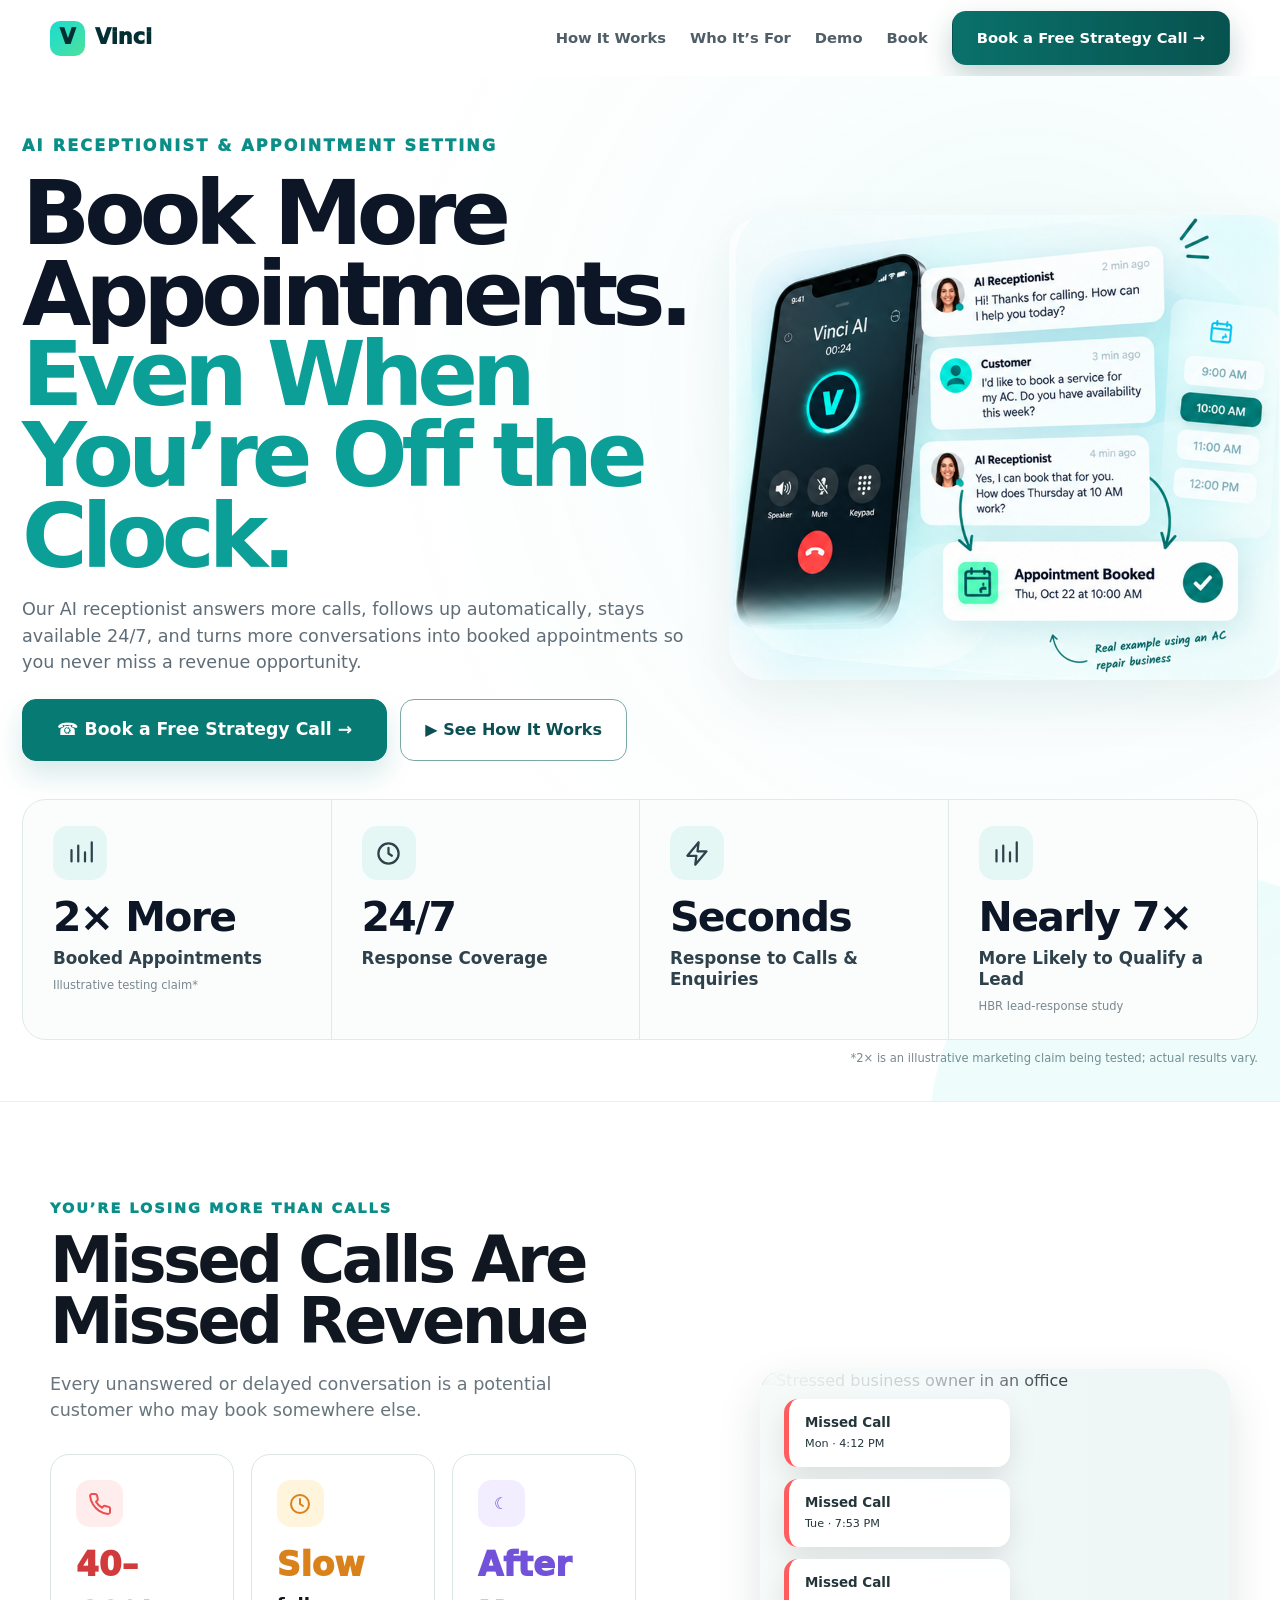
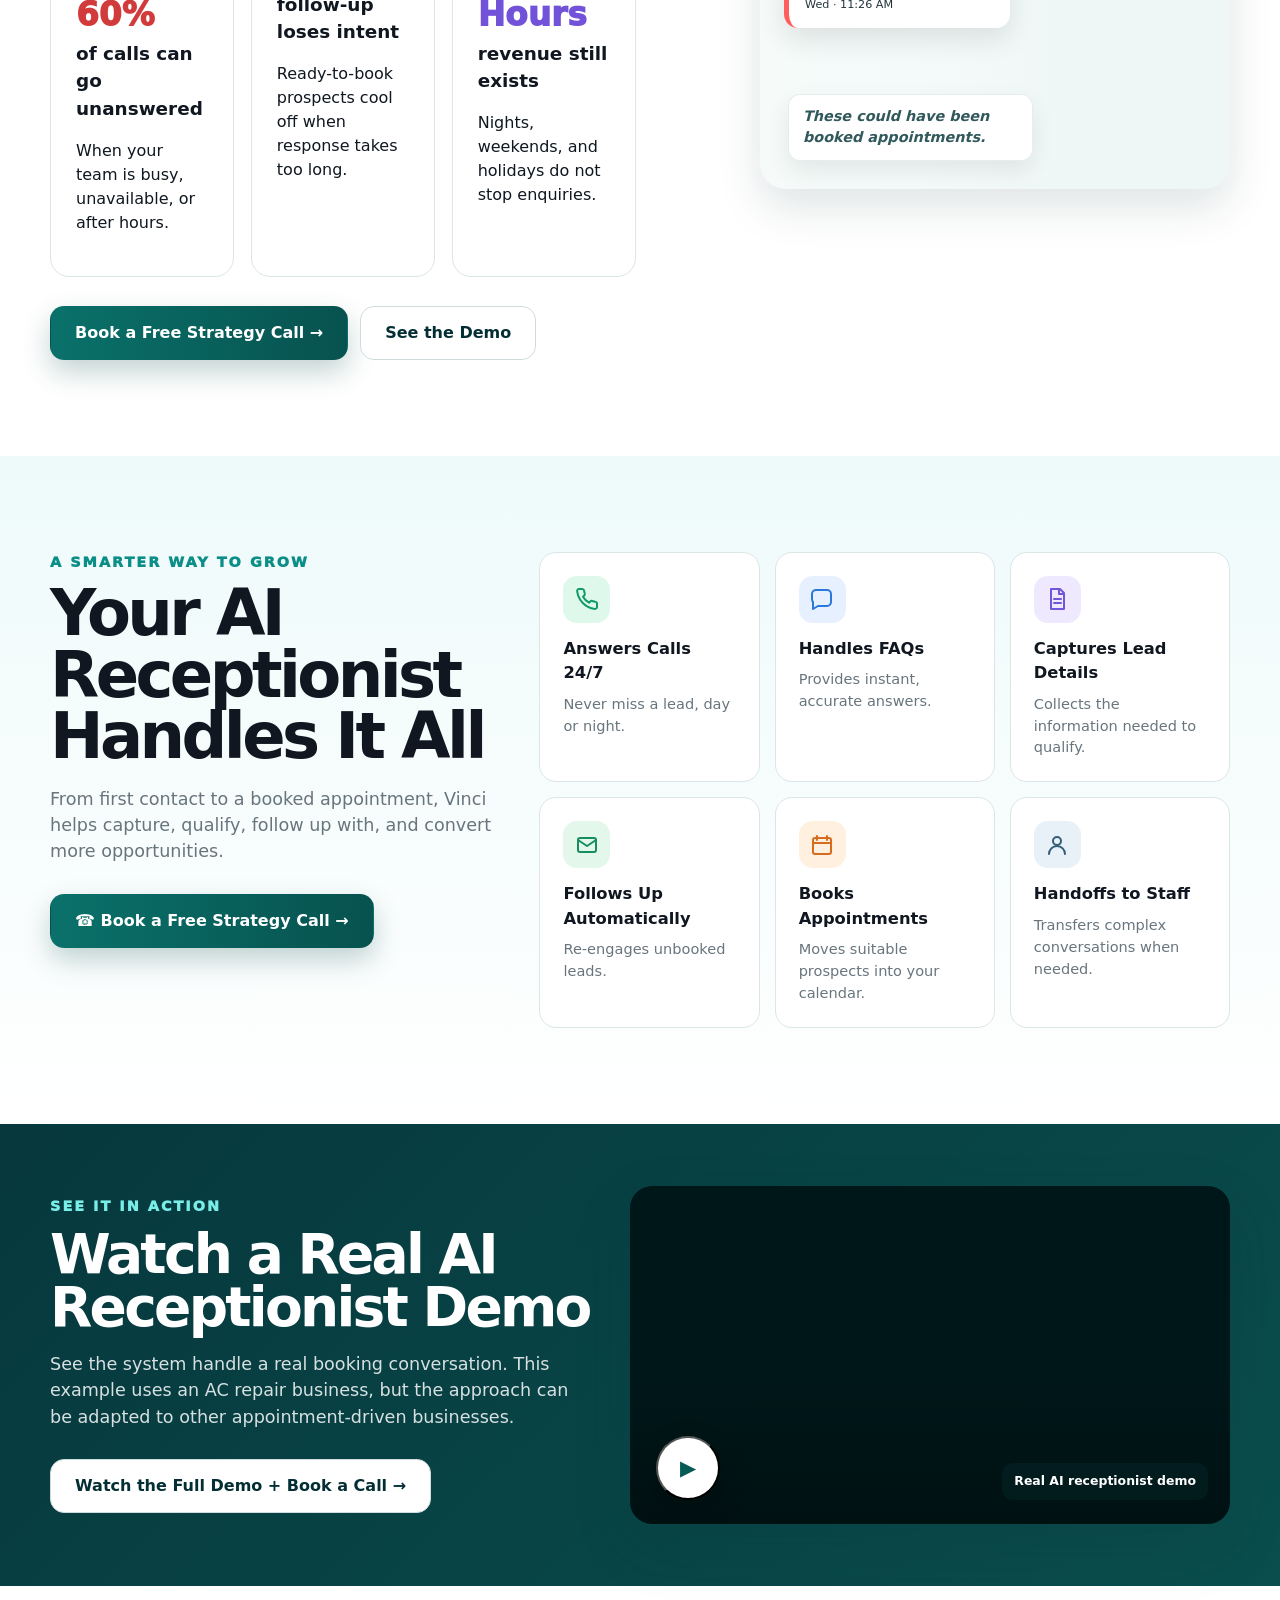
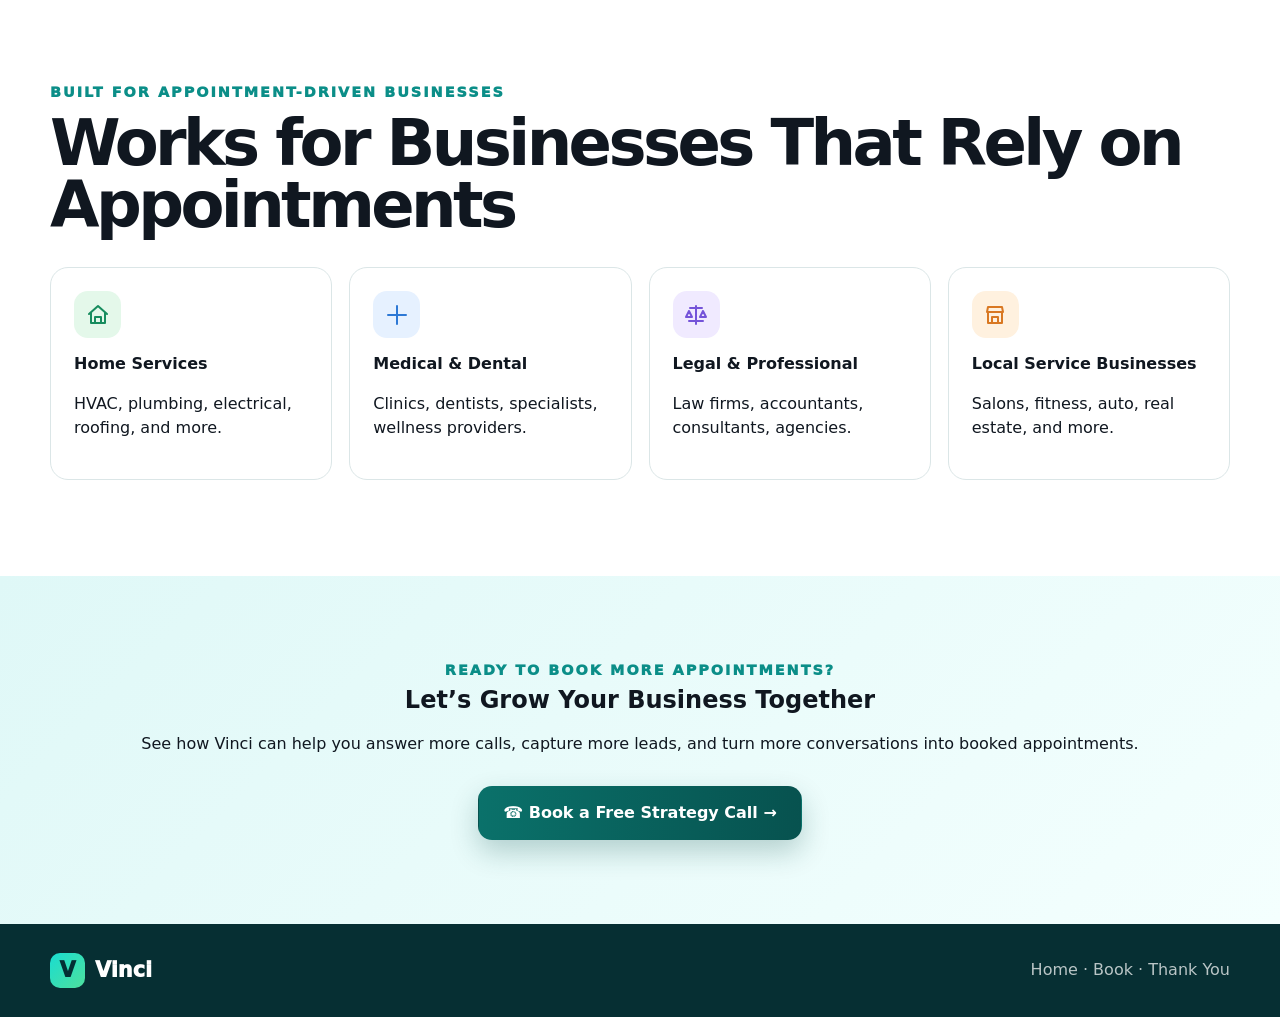
==== commit 3fe7ef03: "Use final supplied homepage hero image and align stat icons" ====
--- a/index.html
+++ b/index.html
@@ -8,7 +8,7 @@
       <p class="lead">Our AI receptionist answers more calls, follows up automatically, stays available 24/7, and turns more conversations into booked appointments so you never miss a revenue opportunity.</p>
       <div class="actions"><a class="btn btn-primary" href="/booking/">☎ Book a Free Strategy Call →</a><a class="btn btn-secondary" href="#demo">▶ See How It Works</a></div>
     </div>
-    <div class="hero-visual white-hero-art"><img src="/assets/vinci-ai-booking-hero.png" alt="Vinci AI receptionist handling a booking conversation, offering appointment times and confirming an appointment"></div></div><div class="metrics">
+    <div class="hero-visual white-hero-art"><img src="/assets/vinci-homepage-hero-final.png" alt="Vinci AI receptionist handling a service booking conversation and confirming an appointment"></div></div><div class="metrics">
     <div class="metric"><span class="metric-icon"><svg viewBox="0 0 24 24"><path d="M4 19V9M10 19V5M16 19v-8M22 19V2"/></svg></span><strong>2× More</strong><span>Booked Appointments</span><small>Illustrative testing claim*</small></div>
     <div class="metric"><span class="metric-icon"><svg viewBox="0 0 24 24"><circle cx="12" cy="12" r="9"/><path d="M12 7v5l3 2"/></svg></span><strong>24/7</strong><span>Response Coverage</span></div>
     <div class="metric"><span class="metric-icon"><svg viewBox="0 0 24 24"><path d="M13 2 3 14h8l-1 8 10-12h-8z"/></svg></span><strong>Seconds</strong><span>Response to Calls & Enquiries</span></div>
--- a/styles.css
+++ b/styles.css
@@ -687,3 +687,250 @@
   .hero .approved-hero-art{min-height:0;justify-content:center}
   .hero .approved-hero-art img{width:100%;max-width:820px;margin:0 auto}
 }
+
+/* 2026-10-22 white homepage hero direction */
+.hero{
+  overflow:hidden;
+  background:
+    radial-gradient(circle at 82% 28%, rgba(23,191,187,.10) 0%, rgba(23,191,187,.04) 22%, rgba(255,255,255,0) 46%),
+    #ffffff !important;
+  color:#101827;
+  padding:58px 0 34px;
+  border-bottom:1px solid #e7efef;
+}
+.hero .container{
+  width:min(calc(100% - 44px),1280px);
+}
+.hero .hero-grid{
+  grid-template-columns:.9fr 1.1fr;
+  gap:52px;
+  align-items:center;
+}
+.hero .eyebrow{
+  color:#0b8e88 !important;
+  letter-spacing:.14em;
+}
+.hero h1{
+  color:#0d1626 !important;
+}
+.hero h1 .accent{
+  color:#0d1626 !important;
+}
+.hero .lead{
+  color:#5f6d78 !important;
+  max-width:680px;
+}
+.hero .btn-primary{
+  background:#087a74;
+  color:#fff;
+  border-color:#087a74;
+  box-shadow:0 14px 28px rgba(8,122,116,.16);
+}
+.hero .btn-primary:hover{
+  background:#066962;
+  border-color:#066962;
+}
+.hero .btn-secondary{
+  color:#0b4f52;
+  border-color:#79aaa8;
+  background:#fff;
+}
+.hero .btn-secondary:hover{
+  background:#f4fbfa;
+}
+.hero .white-hero-art{
+  min-height:0;
+  display:flex;
+  align-items:center;
+  justify-content:center;
+  position:relative;
+}
+.hero .white-hero-art::before{
+  content:"";
+  position:absolute;
+  inset:8% 2% 4% 8%;
+  border-radius:42px;
+  background:linear-gradient(135deg,#f4ffff 0%,#e8fbfb 48%,#f8ffff 100%);
+  box-shadow:0 28px 70px rgba(9,91,91,.10);
+  z-index:0;
+}
+.hero .white-hero-art img{
+  position:relative;
+  z-index:1;
+  display:block;
+  width:100%;
+  max-width:690px;
+  height:auto;
+  object-fit:contain;
+  border-radius:32px;
+  box-shadow:none;
+}
+.hero .metrics{
+  width:100%;
+  grid-template-columns:repeat(4,minmax(0,1fr));
+  gap:0;
+  margin-top:38px;
+  background:#fbfdfd;
+  border:1px solid #dfeaea;
+  border-radius:24px;
+  overflow:hidden;
+}
+.hero .metric{
+  min-height:172px;
+  padding:26px 30px 24px;
+  background:transparent !important;
+  border:0 !important;
+  border-right:1px solid #e0e9e9 !important;
+  border-radius:0 !important;
+  color:#0e1726;
+}
+.hero .metric:last-child{
+  border-right:0 !important;
+}
+.hero .metric-icon{
+  background:#e4f7f5 !important;
+  color:#087a74 !important;
+}
+.hero .metric strong{
+  color:#0d1626 !important;
+  font-size:clamp(2.45rem,3.2vw,3rem);
+}
+.hero .metric span{
+  color:#2f424c !important;
+  font-weight:800;
+}
+.hero .metric small{
+  color:#7a888e !important;
+}
+.hero .disclaimer{
+  color:#7a888e !important;
+  text-align:right;
+  margin-top:10px;
+}
+
+/* Keep the existing Vinci section system below the white hero */
+.hero + .section{
+  border-top:0;
+}
+@media(max-width:980px){
+  .hero{padding:46px 0 28px}
+  .hero .hero-grid{
+    grid-template-columns:1fr;
+    gap:34px;
+  }
+  .hero .white-hero-art img{
+    max-width:760px;
+    margin:0 auto;
+  }
+  .hero .metrics{
+    grid-template-columns:repeat(2,minmax(0,1fr));
+  }
+  .hero .metric:nth-child(2){
+    border-right:0 !important;
+  }
+  .hero .metric:nth-child(-n+2){
+    border-bottom:1px solid #e0e9e9 !important;
+  }
+}
+@media(max-width:620px){
+  .hero .metrics{
+    grid-template-columns:1fr;
+  }
+  .hero .metric{
+    min-height:0;
+    border-right:0 !important;
+    border-bottom:1px solid #e0e9e9 !important;
+  }
+  .hero .metric:last-child{
+    border-bottom:0 !important;
+  }
+}
+
+/* 2026-10-22 final white hero with exact supplied artwork */
+.hero{
+  background:
+    radial-gradient(circle at 80% 30%, rgba(21,188,183,.075) 0%, rgba(21,188,183,.025) 28%, rgba(255,255,255,0) 52%),
+    #ffffff !important;
+}
+.hero h1 .accent{
+  color:#0b9f98 !important;
+}
+.hero .white-hero-art{
+  position:relative;
+  min-height:0;
+  display:flex;
+  align-items:center;
+  justify-content:center;
+  background:transparent !important;
+  overflow:visible;
+}
+.hero .white-hero-art::before,
+.hero .white-hero-art::after{
+  content:none !important;
+  display:none !important;
+}
+.hero .white-hero-art img{
+  position:relative;
+  z-index:1;
+  display:block;
+  width:108%;
+  max-width:730px;
+  height:auto;
+  margin-right:-4%;
+  object-fit:contain;
+  border-radius:36px;
+  box-shadow:0 22px 54px rgba(13,72,74,.08);
+  filter:none !important;
+  opacity:1 !important;
+  mix-blend-mode:normal !important;
+}
+.hero .metrics{
+  align-items:stretch;
+}
+.hero .metric{
+  display:flex;
+  flex-direction:column;
+  align-items:flex-start;
+  justify-content:flex-start;
+}
+.hero .metric-icon{
+  width:54px !important;
+  height:54px !important;
+  min-width:54px;
+  min-height:54px;
+  margin:0 0 18px 0 !important;
+  padding:0 !important;
+  border-radius:15px !important;
+  display:flex !important;
+  align-items:center !important;
+  justify-content:center !important;
+  align-self:flex-start;
+  background:#e4f7f5 !important;
+  color:#087a74 !important;
+  line-height:1;
+}
+.hero .metric-icon svg{
+  display:block !important;
+  width:27px !important;
+  height:27px !important;
+  margin:0 !important;
+  flex:none;
+  stroke:currentColor;
+}
+.hero .metric strong{
+  margin:0;
+}
+@media(max-width:1180px){
+  .hero .white-hero-art img{
+    width:103%;
+    max-width:680px;
+    margin-right:-1%;
+  }
+}
+@media(max-width:980px){
+  .hero .white-hero-art img{
+    width:100%;
+    max-width:760px;
+    margin:0 auto;
+  }
+}
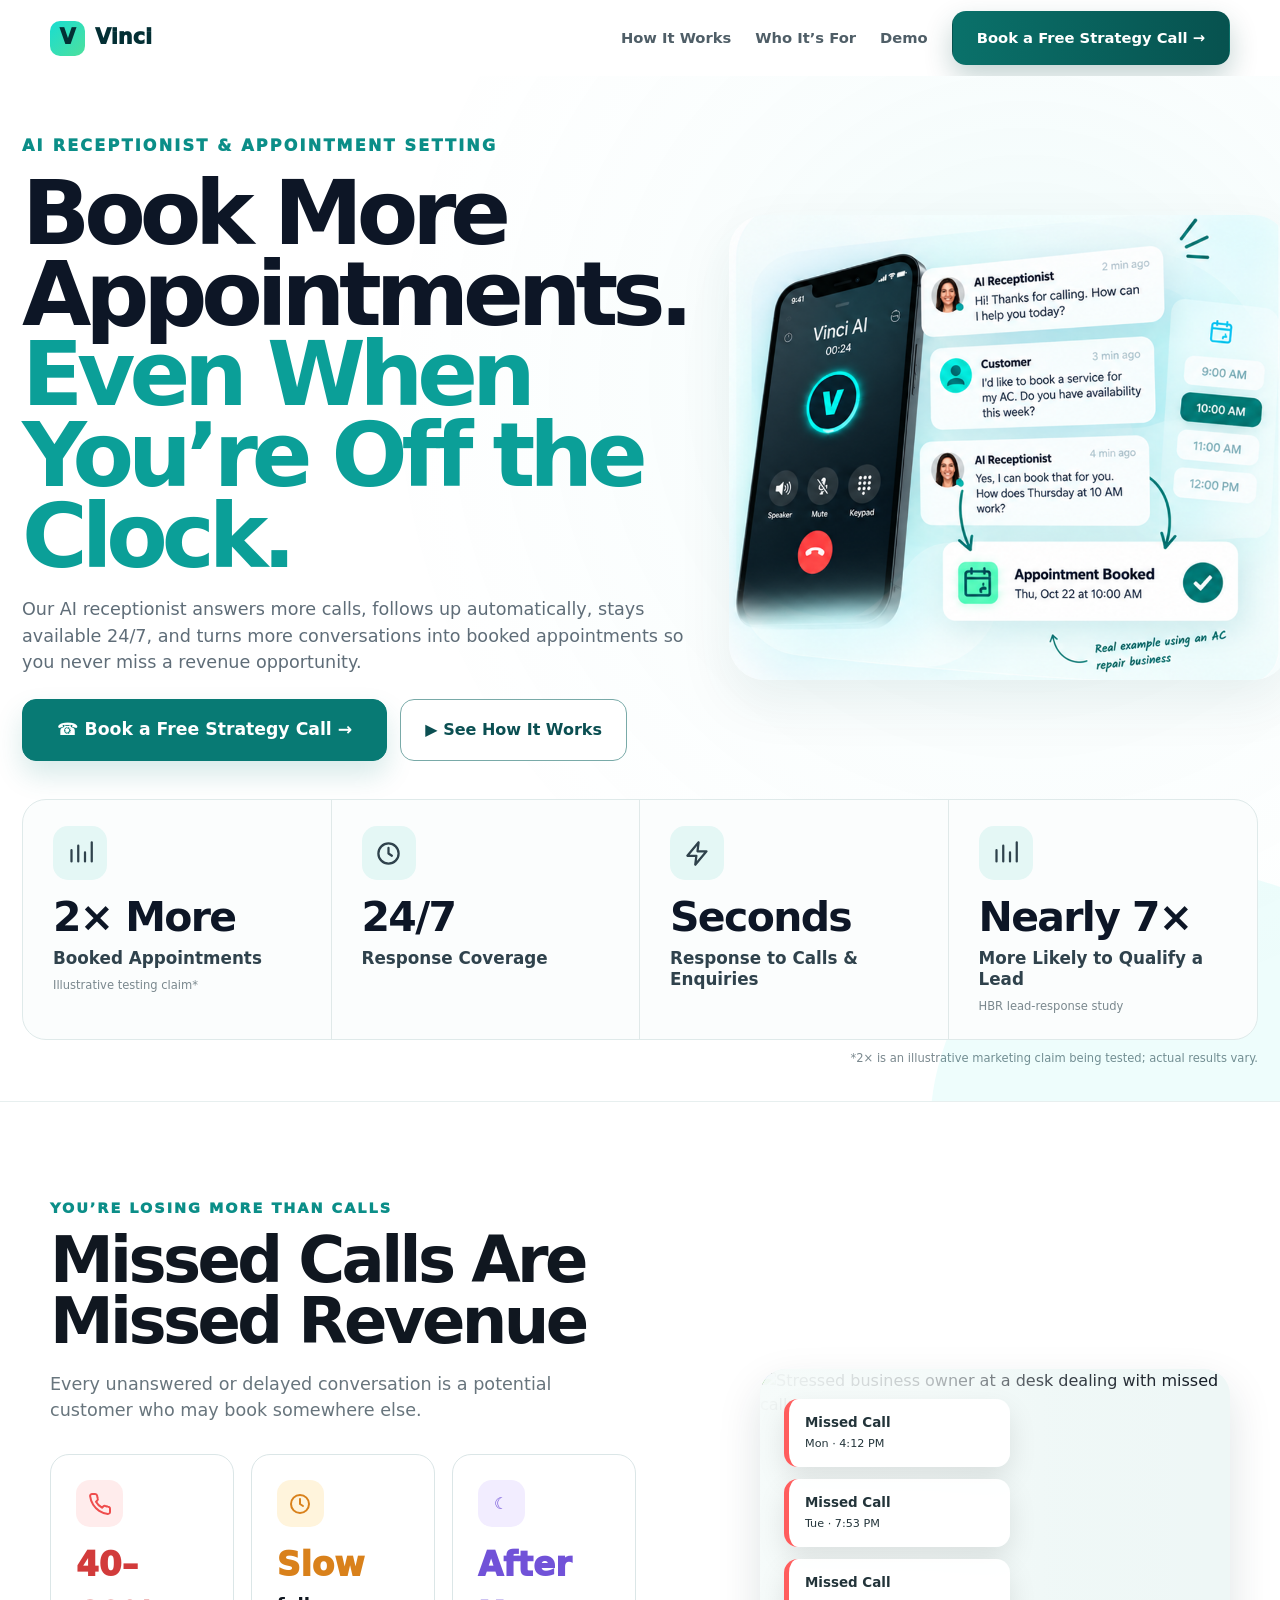
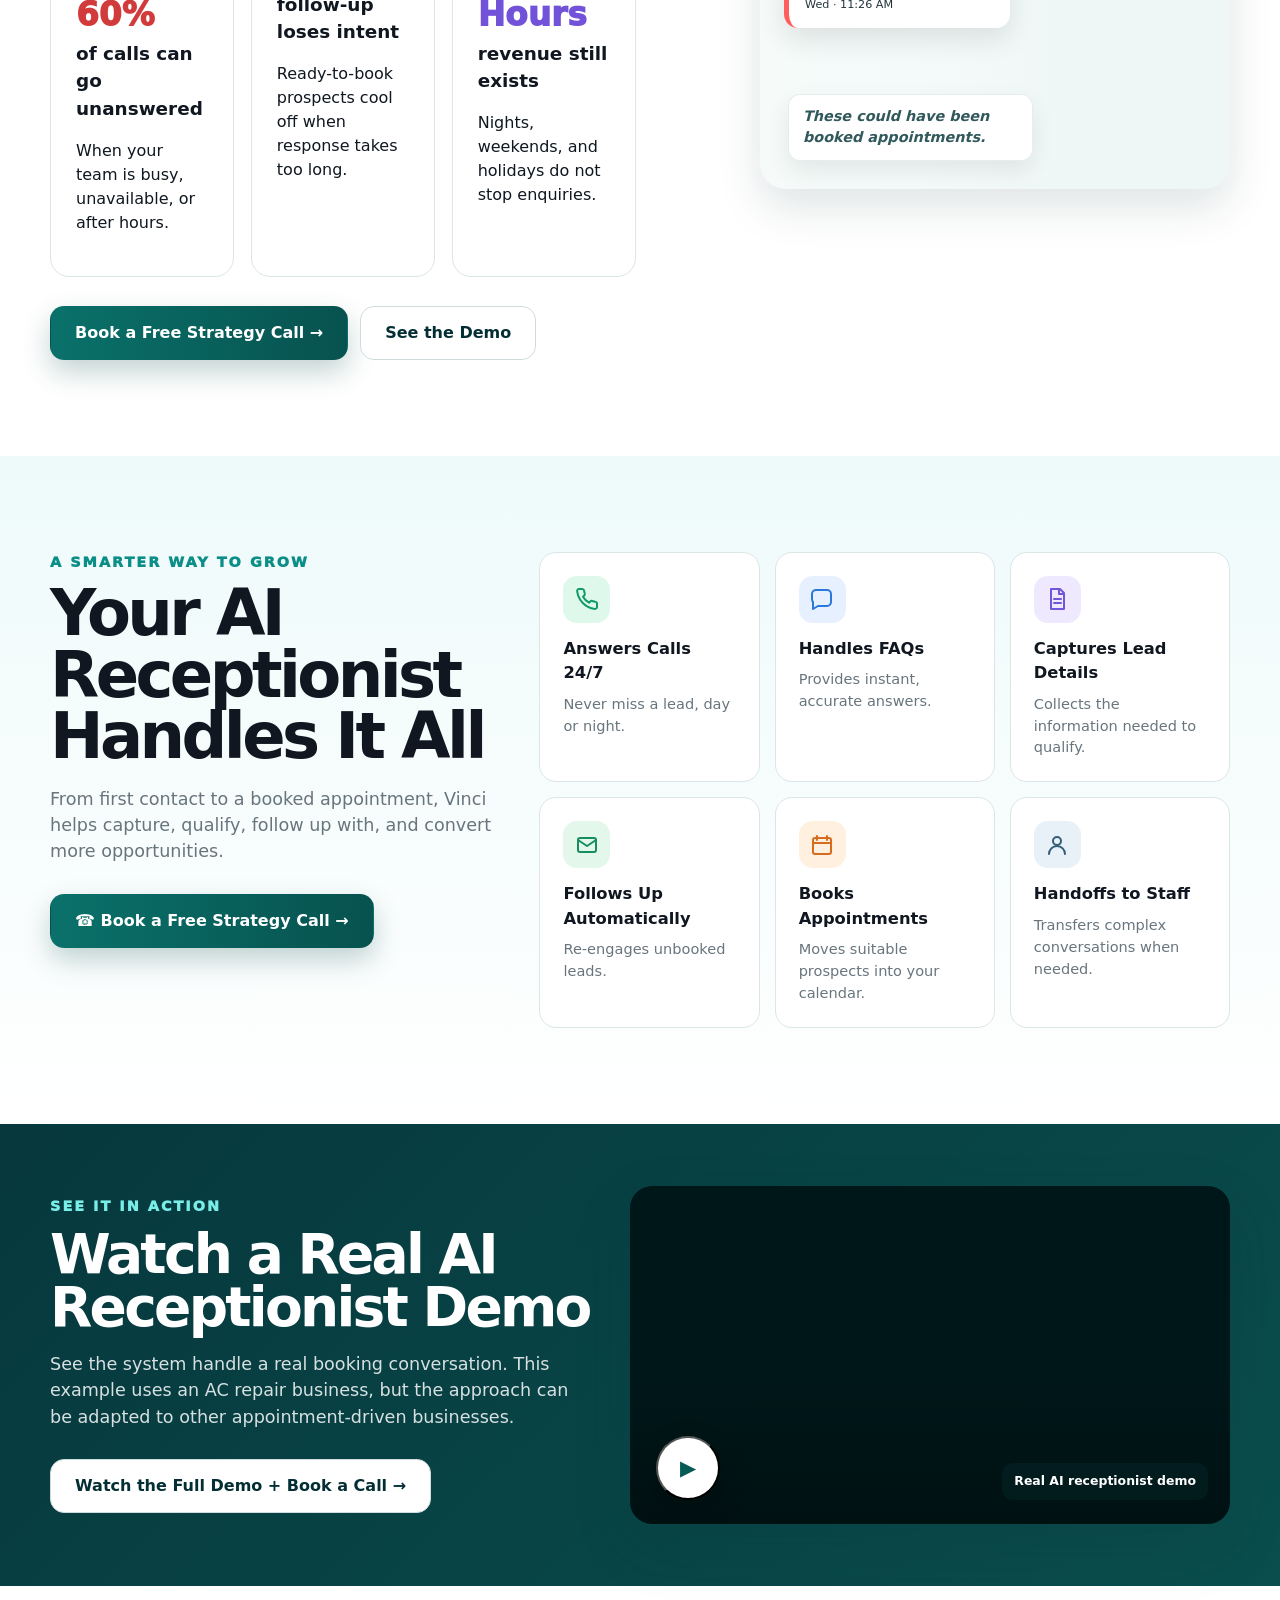
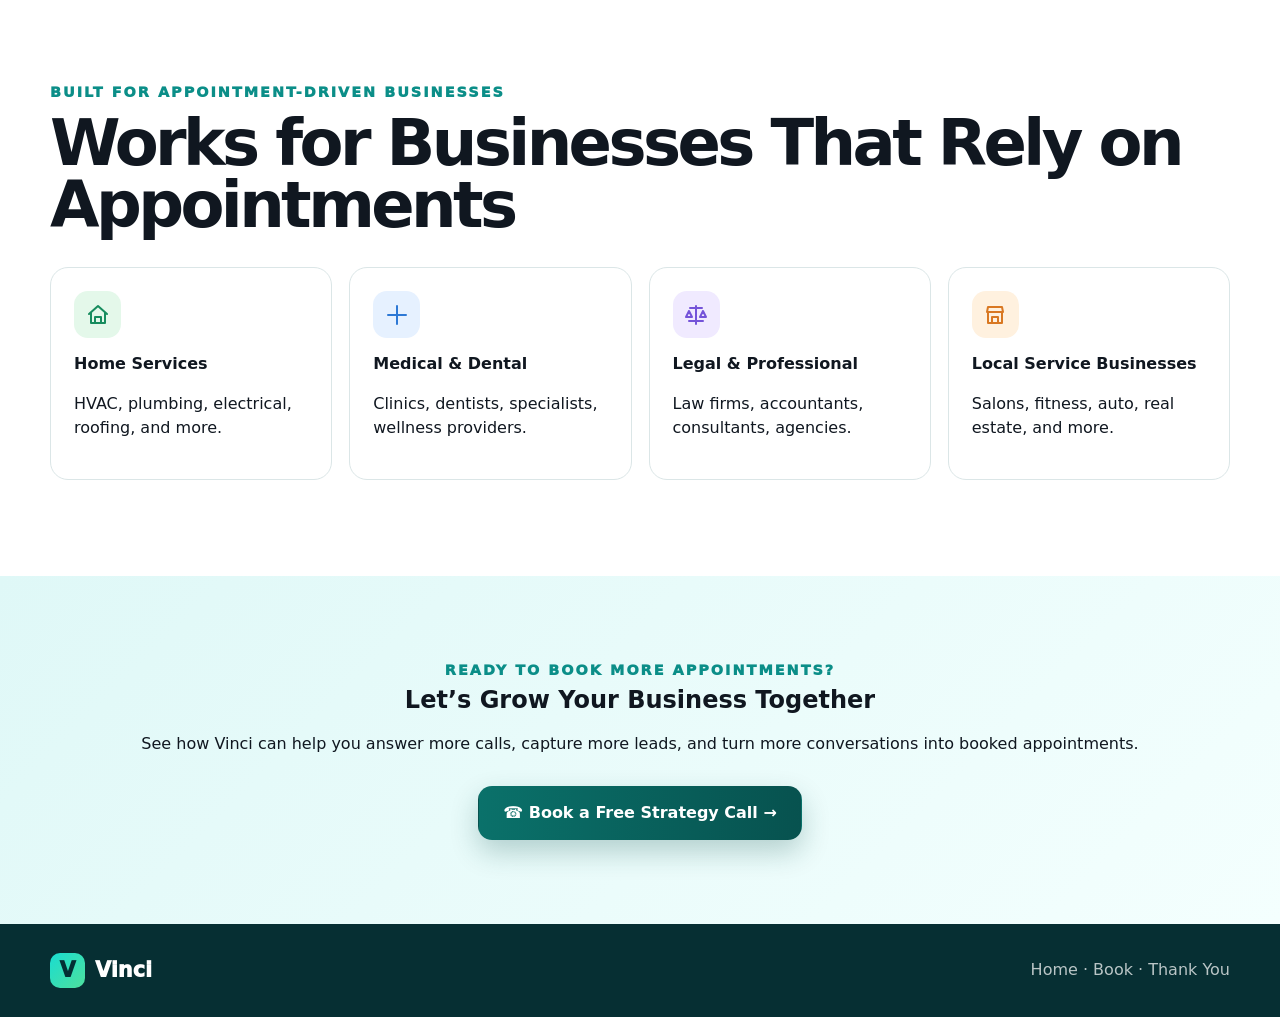
==== commit 6e847915: "Simplify nav and enlarge missed-call section visual" ====
--- a/index.html
+++ b/index.html
@@ -1,5 +1,5 @@
 <!doctype html><html><head><meta charset="utf-8"><meta name="viewport" content="width=device-width,initial-scale=1"><title>Vinci | AI Receptionist for More Bookings</title><link rel="stylesheet" href="/styles.css"></head><body>
-<header><div class="container nav"><a class="brand" href="/"><span class="mark">V</span> Vinci</a><nav class="navlinks"><a href="#how">How It Works</a><a href="#industries">Who It’s For</a><a href="#demo">Demo</a><a href="/booking/">Book</a><a class="btn btn-primary" href="/booking/">Book a Free Strategy Call →</a></nav></div></header>
+<header><div class="container nav"><a class="brand" href="/"><span class="mark">V</span> Vinci</a><nav class="navlinks"><a href="#how">How It Works</a><a href="#industries">Who It’s For</a><a href="#demo">Demo</a><a class="btn btn-primary" href="/booking/">Book a Free Strategy Call →</a></nav></div></header>
 <section class="hero"><div class="container">
   <div class="hero-grid">
     <div>
@@ -17,7 +17,7 @@
   <div class="disclaimer" style="color:rgba(255,255,255,.58)">*2× is an illustrative marketing claim being tested; actual results vary.</div>
 </div></section>
 <section class="section"><div class="container pain-grid"><div><div class="eyebrow" style="color:#0b8e88">YOU’RE LOSING MORE THAN CALLS</div><h2>Missed Calls Are Missed Revenue</h2><p class="sub">Every unanswered or delayed conversation is a potential customer who may book somewhere else.</p><div class="pain-cards"><div class="pain"><span class="pain-ico" style="background:#ffecec;color:#ef4d4d"><svg viewBox="0 0 24 24"><path d="M22 16.9v3a2 2 0 0 1-2.18 2 19.8 19.8 0 0 1-8.63-3.07 19.5 19.5 0 0 1-6-6A19.8 19.8 0 0 1 2.12 4.18 2 2 0 0 1 4.11 2h3a2 2 0 0 1 2 1.72c.12.9.33 1.78.62 2.63a2 2 0 0 1-.45 2.11L8 9.73a16 16 0 0 0 6 6l1.27-1.27a2 2 0 0 1 2.11-.45c.85.29 1.73.5 2.63.62A2 2 0 0 1 22 16.9z"/></svg></span><span class="num">40–60%</span><b>of calls can go unanswered</b><p>When your team is busy, unavailable, or after hours.</p></div><div class="pain"><span class="pain-ico" style="background:#fff4dc;color:#d9811b"><svg viewBox="0 0 24 24"><circle cx="12" cy="12" r="9"/><path d="M12 7v5l3 2"/></svg></span><span class="num" style="color:#d9811b">Slow</span><b>follow-up loses intent</b><p>Ready-to-book prospects cool off when response takes too long.</p></div><div class="pain"><span class="pain-ico" style="background:#f2edff;color:#7152d8">☾</span><span class="num" style="color:#7152d8">After Hours</span><b>revenue still exists</b><p>Nights, weekends, and holidays do not stop enquiries.</p></div></div><div class="cta-row"><a class="btn btn-primary" href="/booking/">Book a Free Strategy Call →</a><a class="btn btn-secondary" href="#demo">See the Demo</a></div></div><div class="pain-visual person-visual">
-  <img class="person-photo" src="https://images.pexels.com/photos/6632501/pexels-photo-6632501.jpeg?auto=compress&cs=tinysrgb&w=1400" alt="Stressed business owner in an office">
+  <img class="person-photo" src="https://images.pexels.com/photos/8278873/pexels-photo-8278873.jpeg?auto=compress&cs=tinysrgb&w=1800" alt="Stressed business owner at a desk dealing with missed calls">
   <div class="person-shade"></div>
   <div class="person-call-stack">
     <div class="person-call"><b>Missed Call</b><br><small>Mon · 4:12 PM</small></div>
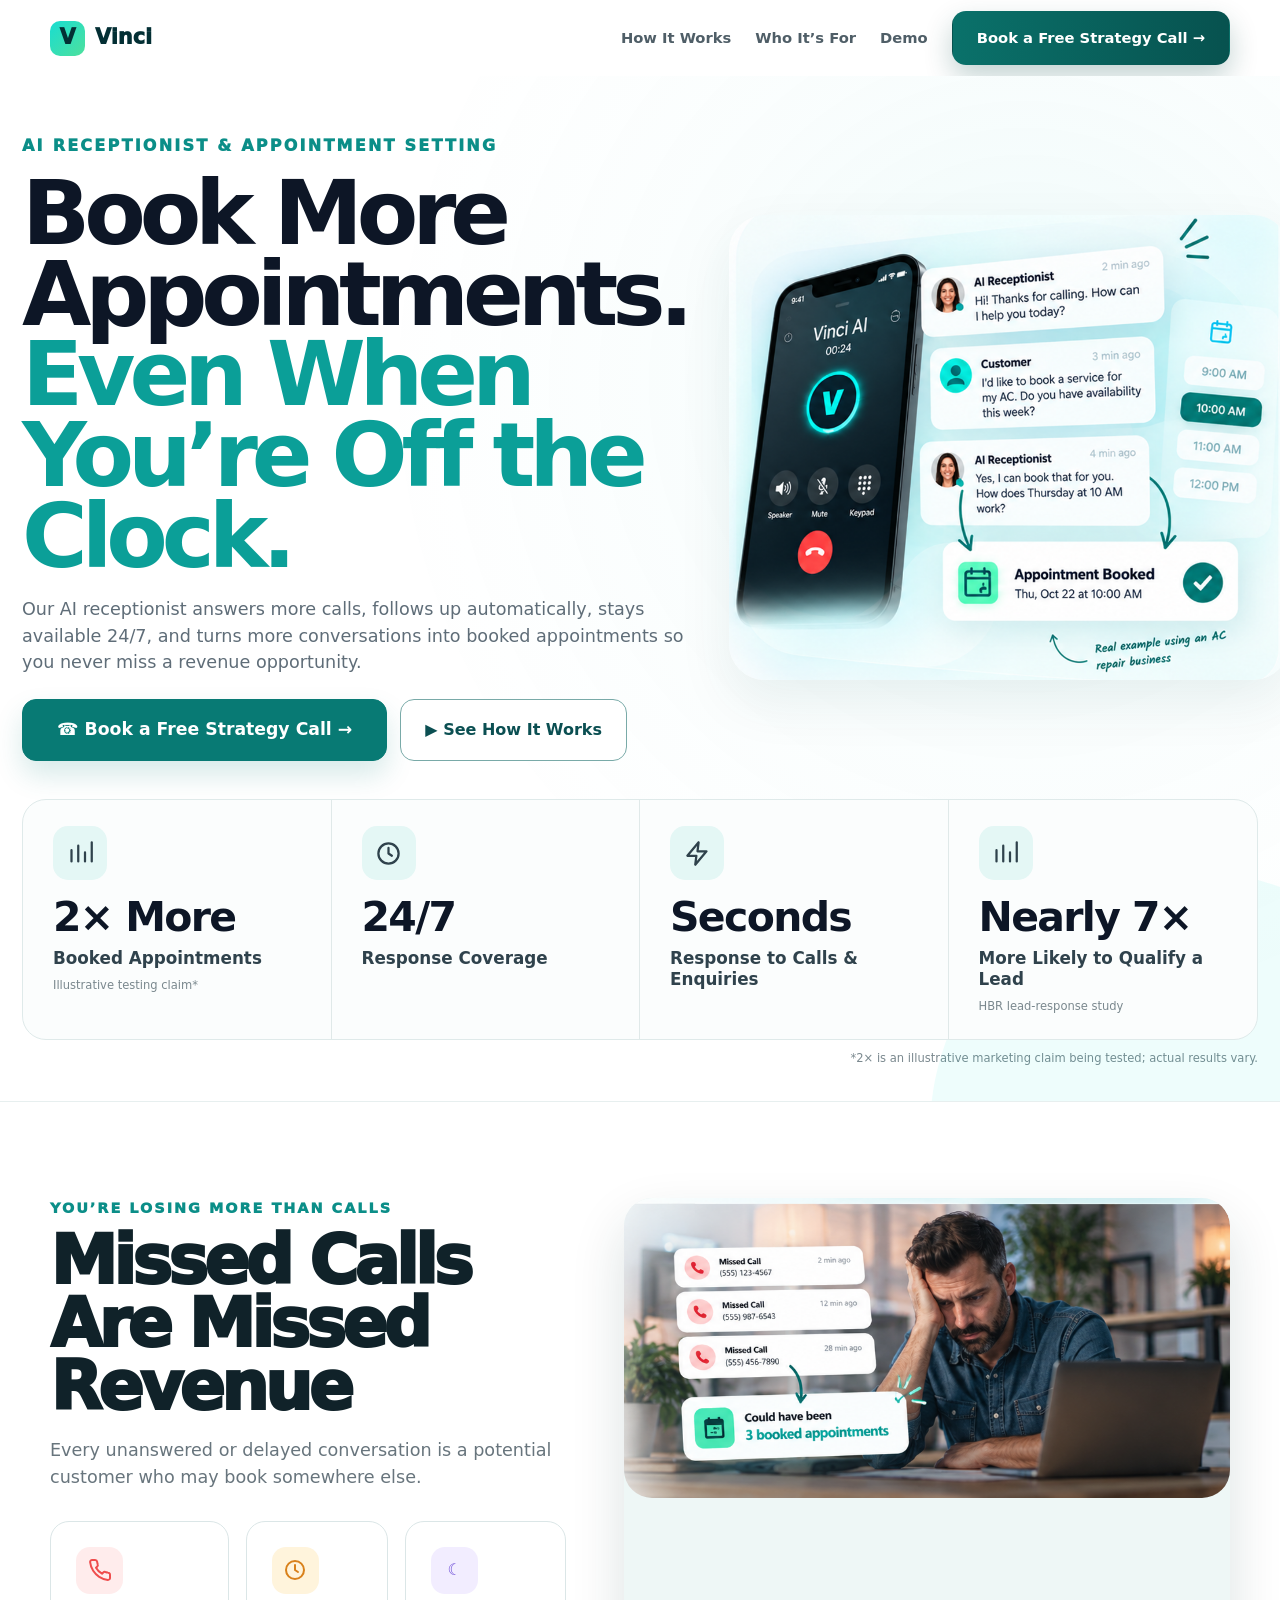
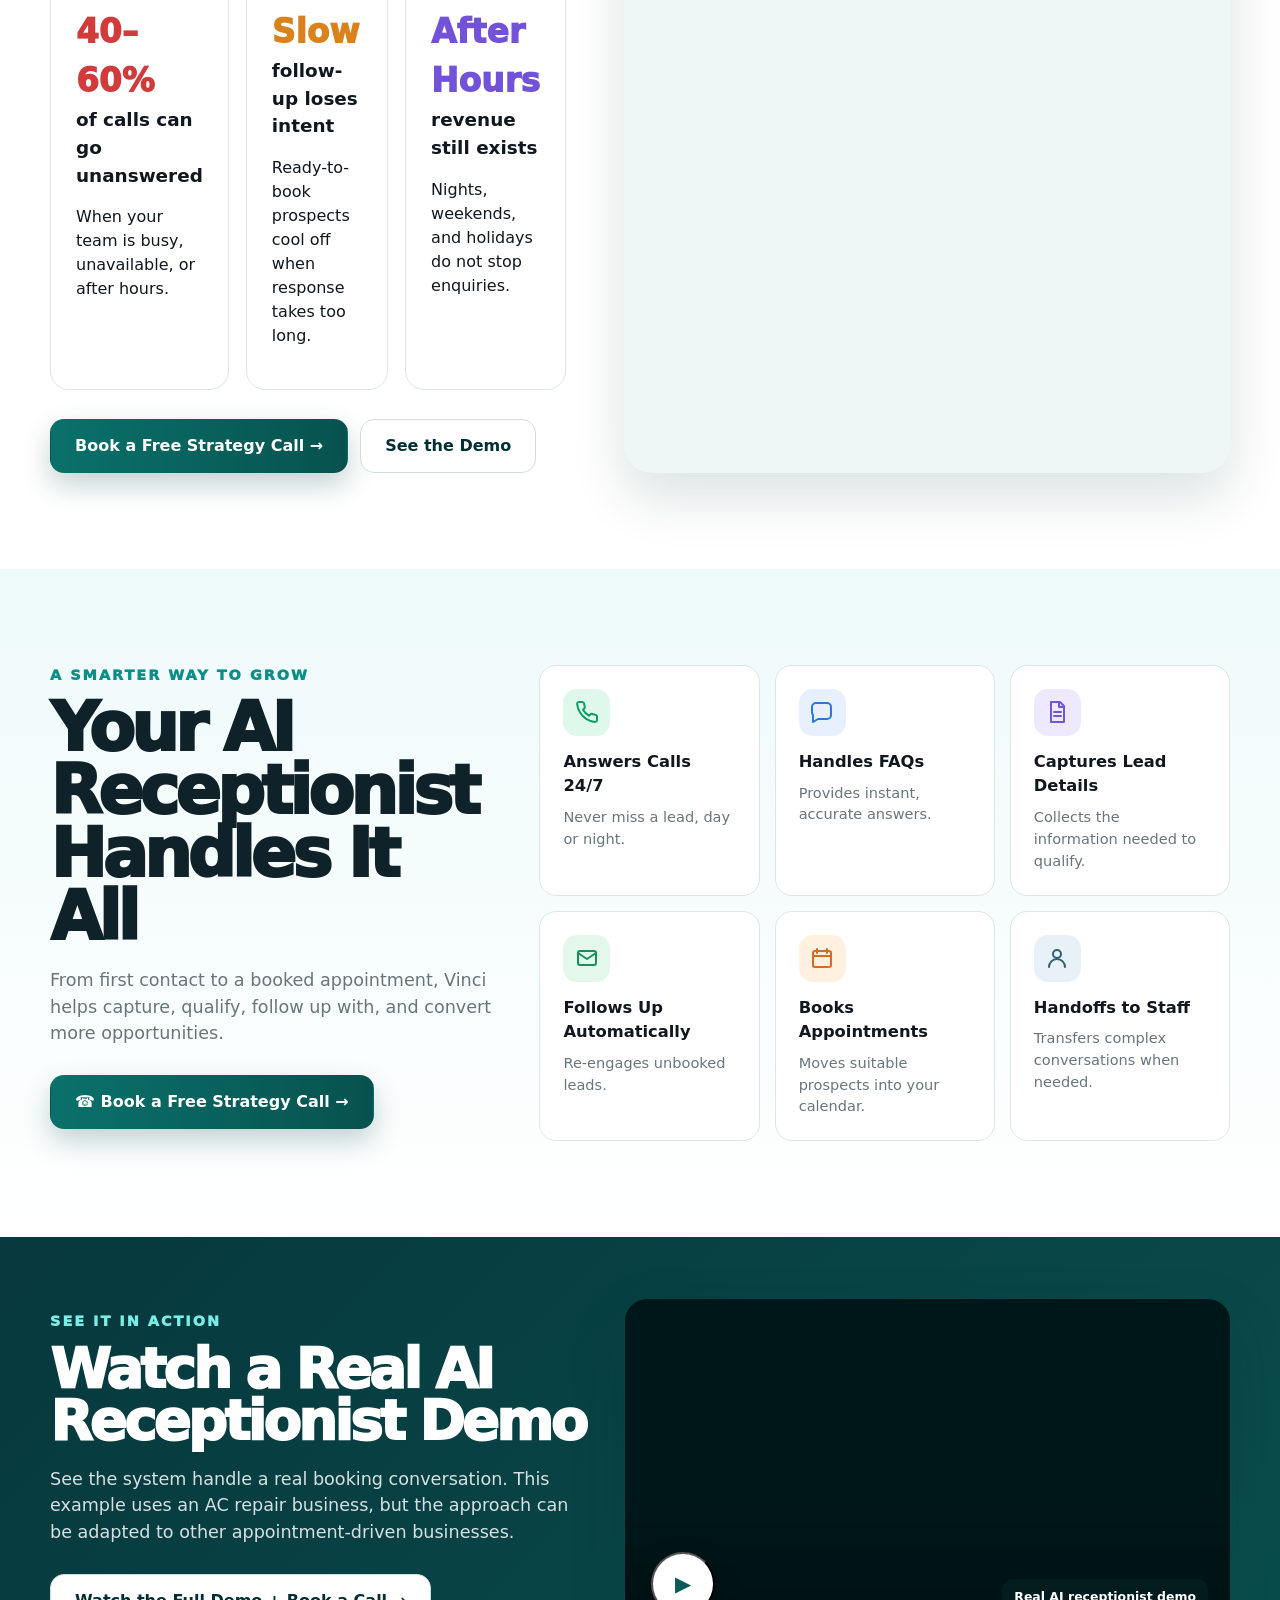
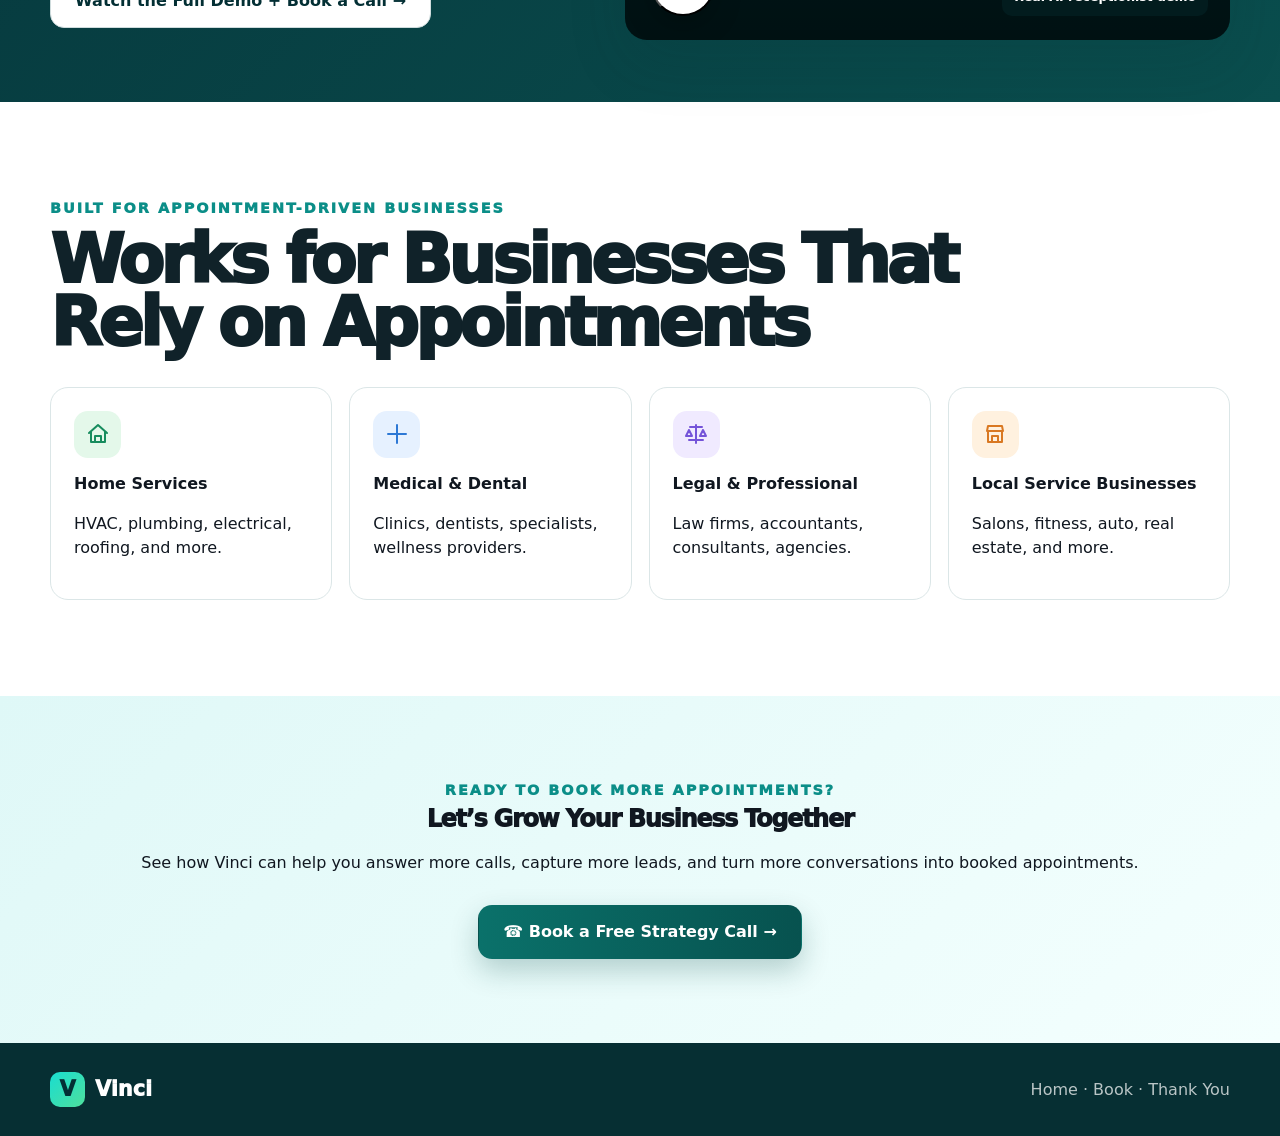
==== commit cf3d432b: "Use approved missed-call visual and move booking demo annotation" ====
--- a/index.html
+++ b/index.html
@@ -16,16 +16,7 @@
   </div>
   <div class="disclaimer" style="color:rgba(255,255,255,.58)">*2× is an illustrative marketing claim being tested; actual results vary.</div>
 </div></section>
-<section class="section"><div class="container pain-grid"><div><div class="eyebrow" style="color:#0b8e88">YOU’RE LOSING MORE THAN CALLS</div><h2>Missed Calls Are Missed Revenue</h2><p class="sub">Every unanswered or delayed conversation is a potential customer who may book somewhere else.</p><div class="pain-cards"><div class="pain"><span class="pain-ico" style="background:#ffecec;color:#ef4d4d"><svg viewBox="0 0 24 24"><path d="M22 16.9v3a2 2 0 0 1-2.18 2 19.8 19.8 0 0 1-8.63-3.07 19.5 19.5 0 0 1-6-6A19.8 19.8 0 0 1 2.12 4.18 2 2 0 0 1 4.11 2h3a2 2 0 0 1 2 1.72c.12.9.33 1.78.62 2.63a2 2 0 0 1-.45 2.11L8 9.73a16 16 0 0 0 6 6l1.27-1.27a2 2 0 0 1 2.11-.45c.85.29 1.73.5 2.63.62A2 2 0 0 1 22 16.9z"/></svg></span><span class="num">40–60%</span><b>of calls can go unanswered</b><p>When your team is busy, unavailable, or after hours.</p></div><div class="pain"><span class="pain-ico" style="background:#fff4dc;color:#d9811b"><svg viewBox="0 0 24 24"><circle cx="12" cy="12" r="9"/><path d="M12 7v5l3 2"/></svg></span><span class="num" style="color:#d9811b">Slow</span><b>follow-up loses intent</b><p>Ready-to-book prospects cool off when response takes too long.</p></div><div class="pain"><span class="pain-ico" style="background:#f2edff;color:#7152d8">☾</span><span class="num" style="color:#7152d8">After Hours</span><b>revenue still exists</b><p>Nights, weekends, and holidays do not stop enquiries.</p></div></div><div class="cta-row"><a class="btn btn-primary" href="/booking/">Book a Free Strategy Call →</a><a class="btn btn-secondary" href="#demo">See the Demo</a></div></div><div class="pain-visual person-visual">
-  <img class="person-photo" src="https://images.pexels.com/photos/8278873/pexels-photo-8278873.jpeg?auto=compress&cs=tinysrgb&w=1800" alt="Stressed business owner at a desk dealing with missed calls">
-  <div class="person-shade"></div>
-  <div class="person-call-stack">
-    <div class="person-call"><b>Missed Call</b><br><small>Mon · 4:12 PM</small></div>
-    <div class="person-call"><b>Missed Call</b><br><small>Tue · 7:53 PM</small></div>
-    <div class="person-call"><b>Missed Call</b><br><small>Wed · 11:26 AM</small></div>
-  </div>
-  <div class="person-note">These could have been booked appointments.</div>
-</div></div></div></section>
+<section class="section"><div class="container pain-grid"><div><div class="eyebrow" style="color:#0b8e88">YOU’RE LOSING MORE THAN CALLS</div><h2>Missed Calls Are Missed Revenue</h2><p class="sub">Every unanswered or delayed conversation is a potential customer who may book somewhere else.</p><div class="pain-cards"><div class="pain"><span class="pain-ico" style="background:#ffecec;color:#ef4d4d"><svg viewBox="0 0 24 24"><path d="M22 16.9v3a2 2 0 0 1-2.18 2 19.8 19.8 0 0 1-8.63-3.07 19.5 19.5 0 0 1-6-6A19.8 19.8 0 0 1 2.12 4.18 2 2 0 0 1 4.11 2h3a2 2 0 0 1 2 1.72c.12.9.33 1.78.62 2.63a2 2 0 0 1-.45 2.11L8 9.73a16 16 0 0 0 6 6l1.27-1.27a2 2 0 0 1 2.11-.45c.85.29 1.73.5 2.63.62A2 2 0 0 1 22 16.9z"/></svg></span><span class="num">40–60%</span><b>of calls can go unanswered</b><p>When your team is busy, unavailable, or after hours.</p></div><div class="pain"><span class="pain-ico" style="background:#fff4dc;color:#d9811b"><svg viewBox="0 0 24 24"><circle cx="12" cy="12" r="9"/><path d="M12 7v5l3 2"/></svg></span><span class="num" style="color:#d9811b">Slow</span><b>follow-up loses intent</b><p>Ready-to-book prospects cool off when response takes too long.</p></div><div class="pain"><span class="pain-ico" style="background:#f2edff;color:#7152d8">☾</span><span class="num" style="color:#7152d8">After Hours</span><b>revenue still exists</b><p>Nights, weekends, and holidays do not stop enquiries.</p></div></div><div class="cta-row"><a class="btn btn-primary" href="/booking/">Book a Free Strategy Call →</a><a class="btn btn-secondary" href="#demo">See the Demo</a></div></div><div class="pain-visual person-visual approved-missed-visual"><img src="/assets/vinci-missed-calls-approved.png" alt="Missed call alerts over a stressed business owner with a booked-appointments opportunity card"></div></div></div></section>
 <section class="section features" id="how"><div class="container feature-grid"><div><div class="eyebrow" style="color:#0b8e88">A SMARTER WAY TO GROW</div><h2>Your AI Receptionist Handles It All</h2><p class="sub">From first contact to a booked appointment, Vinci helps capture, qualify, follow up with, and convert more opportunities.</p><div class="cta-row"><a class="btn btn-primary" href="/booking/">☎ Book a Free Strategy Call →</a></div></div><div class="feature-list"><div class="feature"><span class="feature-ico" style="background:#dff8ec;color:#0f9b68"><svg viewBox="0 0 24 24"><path d="M22 16.9v3a2 2 0 0 1-2.18 2 19.8 19.8 0 0 1-8.63-3.07 19.5 19.5 0 0 1-6-6A19.8 19.8 0 0 1 2.12 4.18 2 2 0 0 1 4.11 2h3a2 2 0 0 1 2 1.72c.12.9.33 1.78.62 2.63a2 2 0 0 1-.45 2.11L8 9.73a16 16 0 0 0 6 6l1.27-1.27a2 2 0 0 1 2.11-.45c.85.29 1.73.5 2.63.62A2 2 0 0 1 22 16.9z"/></svg></span><strong>Answers Calls 24/7</strong><p>Never miss a lead, day or night.</p></div><div class="feature"><span class="feature-ico" style="background:#e7f0ff;color:#2b78dd"><svg viewBox="0 0 24 24"><path d="M21 15a4 4 0 0 1-4 4H8l-5 3v-7a4 4 0 0 1-1-2.5V7a4 4 0 0 1 4-4h11a4 4 0 0 1 4 4z"/></svg></span><strong>Handles FAQs</strong><p>Provides instant, accurate answers.</p></div><div class="feature"><span class="feature-ico" style="background:#efe9ff;color:#7255d9"><svg viewBox="0 0 24 24"><path d="M6 2h9l4 4v16H6z"/><path d="M14 2v5h5M9 12h7M9 16h7"/></svg></span><strong>Captures Lead Details</strong><p>Collects the information needed to qualify.</p></div><div class="feature"><span class="feature-ico" style="background:#e3f8eb;color:#168e5f"><svg viewBox="0 0 24 24"><rect x="3" y="5" width="18" height="14" rx="2"/><path d="m3 7 9 6 9-6"/></svg></span><strong>Follows Up Automatically</strong><p>Re-engages unbooked leads.</p></div><div class="feature"><span class="feature-ico" style="background:#fff0df;color:#d66c20"><svg viewBox="0 0 24 24"><rect x="3" y="5" width="18" height="16" rx="2"/><path d="M7 3v4M17 3v4M3 10h18"/></svg></span><strong>Books Appointments</strong><p>Moves suitable prospects into your calendar.</p></div><div class="feature"><span class="feature-ico" style="background:#e8f1f7;color:#345d77"><svg viewBox="0 0 24 24"><circle cx="12" cy="8" r="4"/><path d="M4 21a8 8 0 0 1 16 0"/></svg></span><strong>Handoffs to Staff</strong><p>Transfers complex conversations when needed.</p></div></div></div></section>
 <section class="demo-band" id="demo"><div class="container demo-grid"><div><div class="eyebrow">SEE IT IN ACTION</div><h2 class="demo-title"><span>Watch a Real AI</span><span>Receptionist Demo</span></h2><p class="lead">See the system handle a real booking conversation. This example uses an AC repair business, but the approach can be adapted to other appointment-driven businesses.</p><div class="cta-row"><a class="btn btn-secondary" href="/booking/">Watch the Full Demo + Book a Call →</a></div></div><div class="video-frame" id="demoVideo"><div class="video-poster" style="background-image:url('https://drive.google.com/thumbnail?id=1KKaw_j008UakHLO01bEk0UsnnMbDaQpM&sz=w1600')" onclick="playDriveVideo('demoVideo')"><button class="custom-play" aria-label="Play video">▶</button><div class="poster-label">Real AI receptionist demo</div></div><iframe class="drive-video" data-src="https://drive.google.com/file/d/1KKaw_j008UakHLO01bEk0UsnnMbDaQpM/preview" allow="autoplay; fullscreen" allowfullscreen></iframe></div></div></section>
 <section class="section" id="industries"><div class="container"><div class="eyebrow" style="color:#0b8e88">BUILT FOR APPOINTMENT-DRIVEN BUSINESSES</div><h2>Works for Businesses That Rely on Appointments</h2><div class="industries"><div class="industry"><span class="industry-ico" style="background:#e4f8ea;color:#178c5e"><svg viewBox="0 0 24 24"><path d="m3 11 9-8 9 8"/><path d="M5 10v10h14V10M9 20v-6h6v6"/></svg></span><b>Home Services</b><p>HVAC, plumbing, electrical, roofing, and more.</p></div><div class="industry"><span class="industry-ico" style="background:#e6f1ff;color:#2d78d5"><svg viewBox="0 0 24 24"><path d="M12 3v18M3 12h18"/></svg></span><b>Medical & Dental</b><p>Clinics, dentists, specialists, wellness providers.</p></div><div class="industry"><span class="industry-ico" style="background:#f0eaff;color:#7453d9"><svg viewBox="0 0 24 24"><path d="M12 3v18M6 5h12M5 8l-3 6h6zM19 8l-3 6h6zM5 18h14"/></svg></span><b>Legal & Professional</b><p>Law firms, accountants, consultants, agencies.</p></div><div class="industry"><span class="industry-ico" style="background:#fff1df;color:#d97822"><svg viewBox="0 0 24 24"><path d="M4 9h16l-1-5H5zM5 9v11h14V9M9 20v-6h6v6"/></svg></span><b>Local Service Businesses</b><p>Salons, fitness, auto, real estate, and more.</p></div></div></div></section>
--- a/styles.css
+++ b/styles.css
@@ -934,3 +934,174 @@
     margin:0 auto;
   }
 }
+
+/* 2026-10-22 navigation, heading emphasis, missed-calls visual, booking hero highlights */
+
+/* Stronger homepage heading hierarchy */
+.section h2{
+  font-size:clamp(3rem,5.25vw,5rem);
+  line-height:.94;
+  letter-spacing:-.06em;
+  font-weight:950;
+  color:#102229;
+  max-width:980px;
+}
+.demo-band .demo-title,
+.final-cta h2{
+  font-weight:950;
+  letter-spacing:-.055em;
+}
+.features h2{
+  max-width:760px;
+}
+
+/* Missed-call visual: larger and more immersive */
+.pain-grid{
+  grid-template-columns:.92fr 1.08fr;
+  gap:58px;
+  align-items:stretch;
+}
+.pain-grid > div:first-child{
+  align-self:center;
+}
+.pain-visual.person-visual{
+  width:100%;
+  max-width:none;
+  min-height:520px;
+  height:100%;
+  justify-self:stretch;
+  border-radius:28px;
+  box-shadow:0 24px 54px rgba(4,48,52,.14);
+}
+.person-photo{
+  width:100%;
+  height:100%;
+  object-fit:cover;
+  object-position:center center;
+}
+.person-shade{
+  background:linear-gradient(
+    90deg,
+    rgba(246,251,250,.96) 0%,
+    rgba(246,251,250,.78) 27%,
+    rgba(246,251,250,.30) 48%,
+    rgba(246,251,250,0) 72%
+  );
+}
+.person-call-stack{
+  left:24px;
+  top:34px;
+  width:43%;
+  gap:13px;
+}
+.person-note{
+  left:28px;
+  bottom:26px;
+  max-width:265px;
+}
+
+/* Booking-page emphasis */
+.page-hero h1 .booking-highlight{
+  color:#0a9e98;
+  font-weight:950;
+  position:relative;
+  white-space:nowrap;
+}
+.page-hero h1 .booking-highlight::after{
+  content:"";
+  position:absolute;
+  left:0;
+  right:0;
+  bottom:-4px;
+  height:6px;
+  border-radius:999px;
+  background:rgba(10,158,152,.16);
+  z-index:-1;
+}
+
+@media(max-width:980px){
+  .pain-grid{
+    grid-template-columns:1fr;
+    gap:36px;
+  }
+  .pain-visual.person-visual{
+    min-height:460px;
+    max-width:720px;
+    margin:0 auto;
+  }
+  .person-call-stack{width:52%}
+}
+@media(max-width:620px){
+  .section h2{
+    font-size:clamp(2.5rem,11vw,3.5rem);
+  }
+  .pain-visual.person-visual{min-height:410px}
+  .person-call-stack{width:66%;left:14px;top:18px}
+  .person-note{left:16px;bottom:16px}
+}
+
+/* 2026-10-22 booking-page readability + demo annotation correction */
+.booking-hero-art .side-note{
+  color:#0b7e79;
+  font-weight:900;
+}
+#calendar .booking-copy{
+  color:#fff !important;
+}
+#calendar .booking-copy .eyebrow{
+  color:#19ddd1 !important;
+}
+#calendar .booking-copy h2{
+  color:#fff !important;
+}
+#calendar .booking-copy p{
+  color:rgba(255,255,255,.84) !important;
+}
+#calendar .booking-copy .booking-point b{
+  color:#fff !important;
+}
+#calendar .booking-copy .booking-point small{
+  color:rgba(255,255,255,.72) !important;
+}
+#calendar .booking-copy .point-ico{
+  color:#fff !important;
+  background:rgba(255,255,255,.11) !important;
+}
+
+/* 2026-10-22 approved missed-call visual + booking video annotation */
+.pain-visual.person-visual.approved-missed-visual{
+  padding:0 !important;
+  min-height:0 !important;
+  height:auto !important;
+  overflow:hidden;
+  background:#eef7f6 !important;
+  border-radius:28px;
+}
+.pain-visual.person-visual.approved-missed-visual > img{
+  display:block;
+  width:100%;
+  height:auto;
+  object-fit:cover;
+  border-radius:28px;
+}
+.booking-video-wrap{
+  position:relative;
+}
+.video-demo-note{
+  width:100%;
+  margin:0 0 10px;
+  text-align:right;
+  color:#0a8f88;
+  font-family:"Segoe Print","Bradley Hand","Comic Sans MS",cursive;
+  font-size:1rem;
+  line-height:1.2;
+  font-weight:800;
+  font-style:italic;
+  letter-spacing:-.01em;
+}
+@media(max-width:980px){
+  .video-demo-note{
+    text-align:center;
+    margin-bottom:12px;
+  }
+}
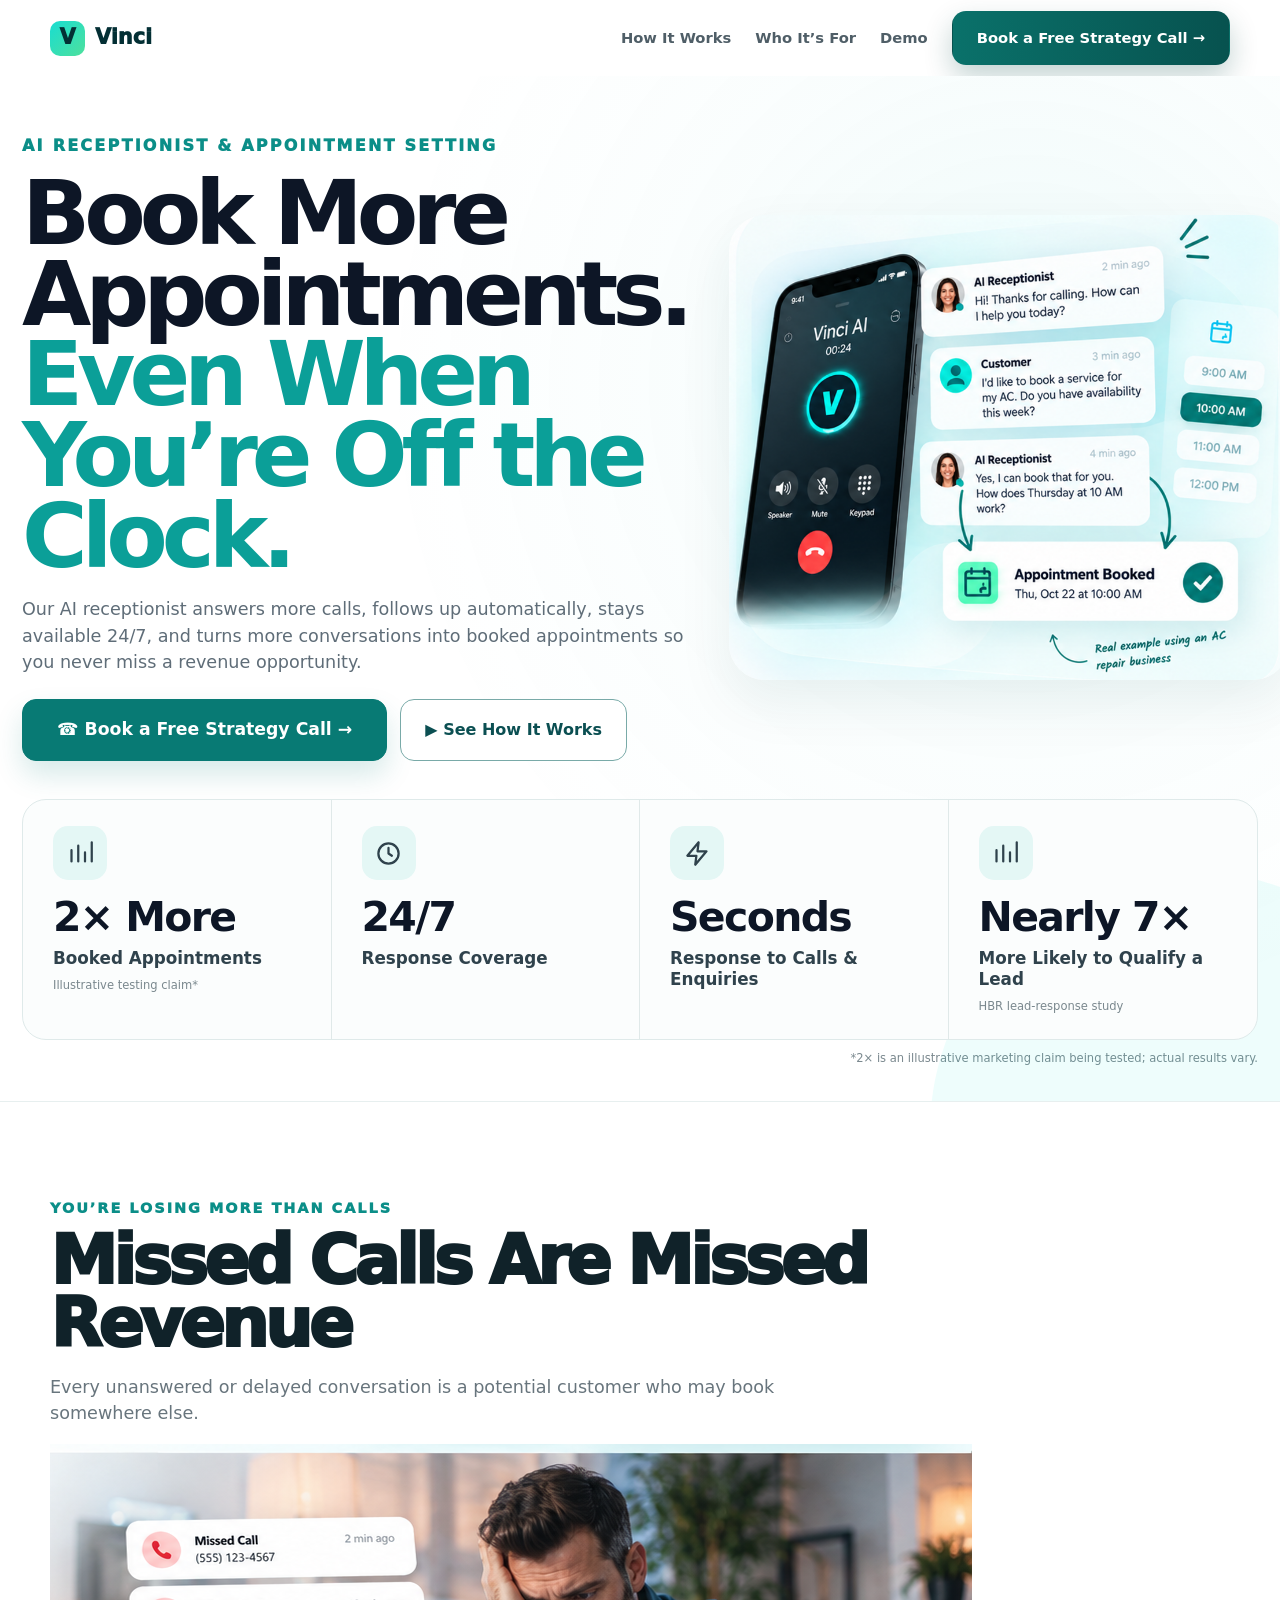
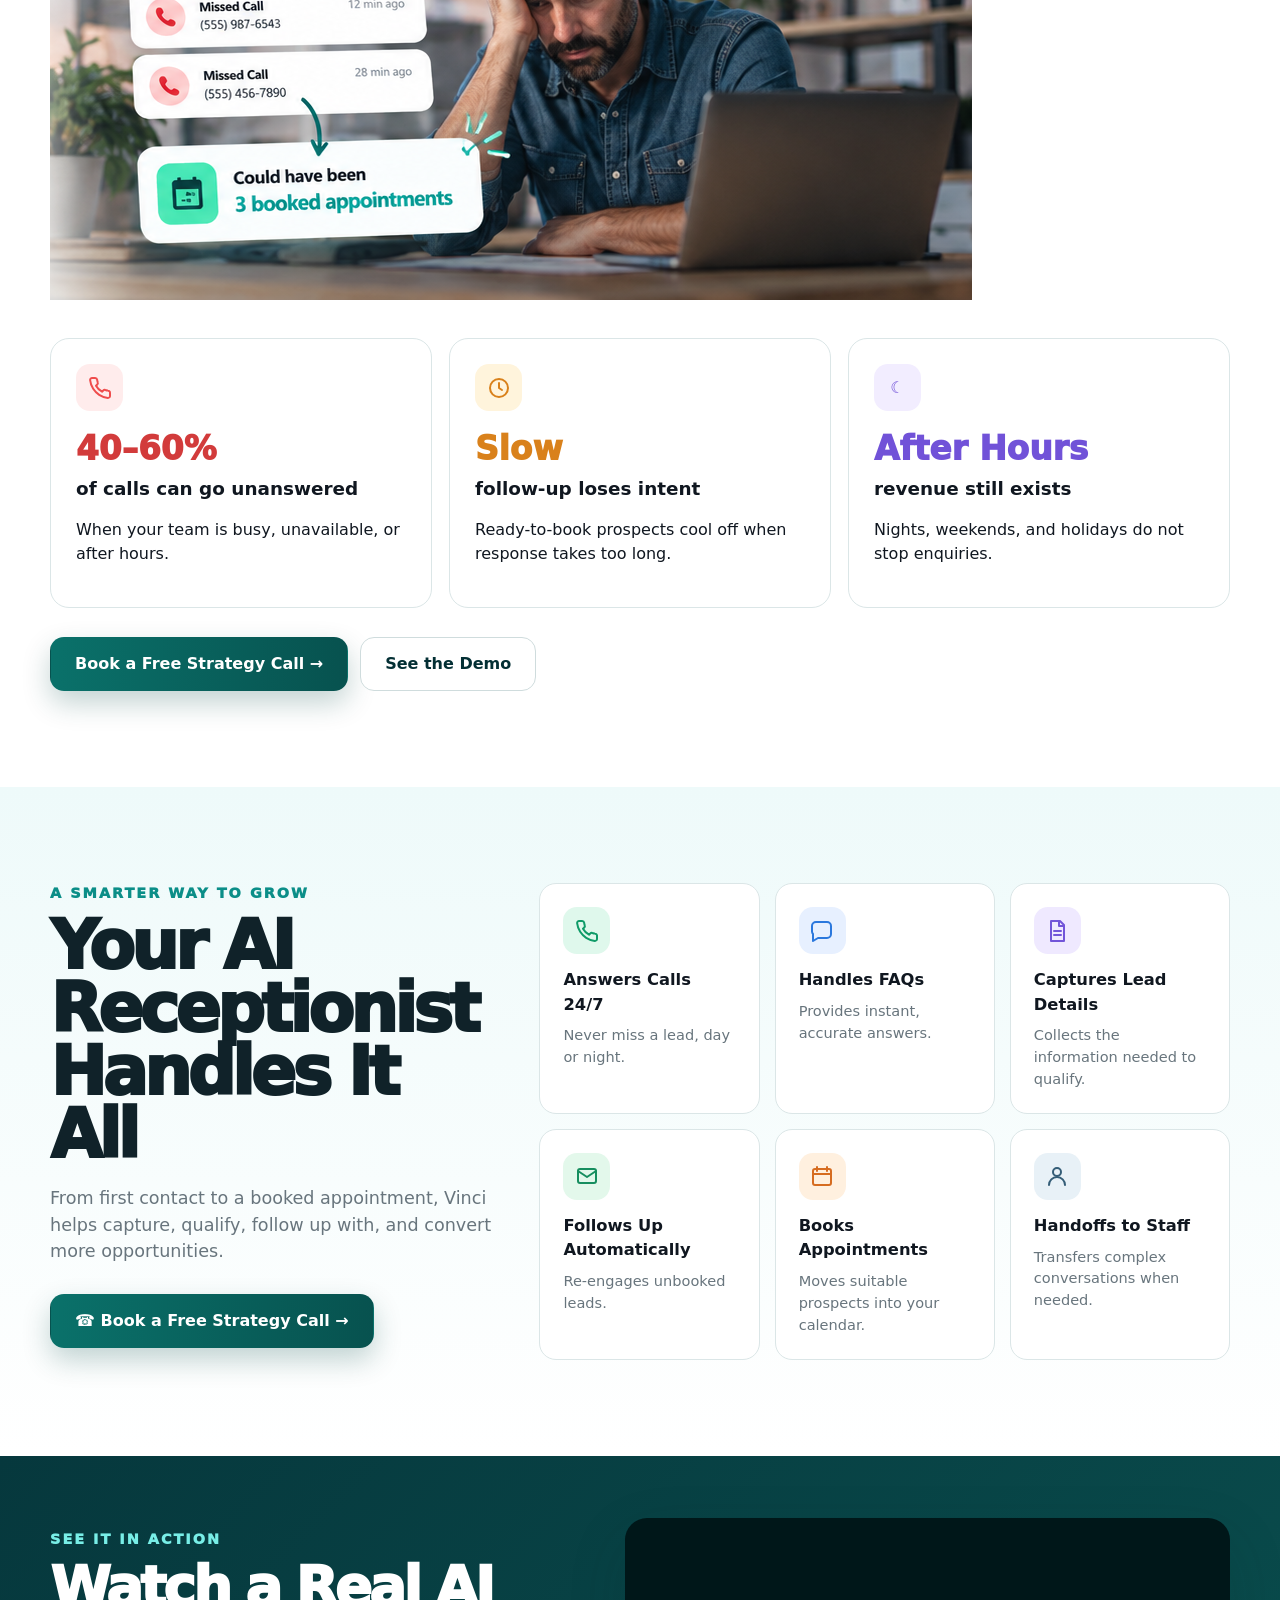
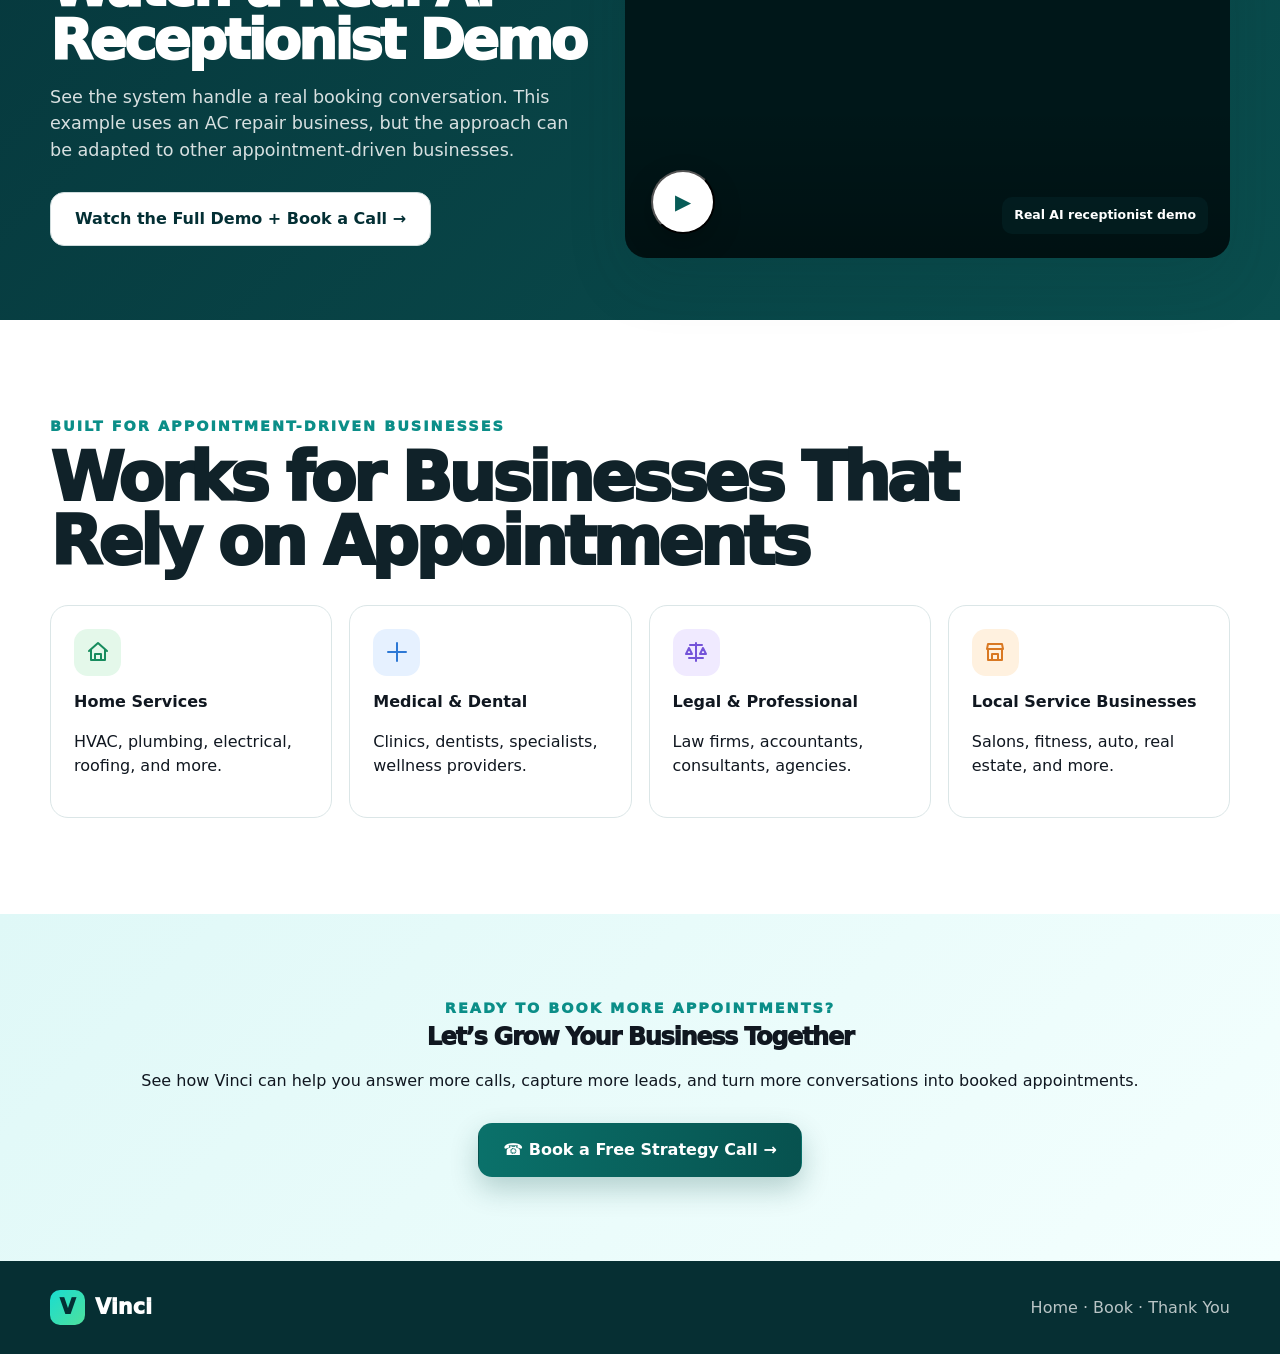
==== commit cfe8e5db: "Rebuild missed revenue section and highlight AI receptionist" ====
--- a/index.html
+++ b/index.html
@@ -16,8 +16,47 @@
   </div>
   <div class="disclaimer" style="color:rgba(255,255,255,.58)">*2× is an illustrative marketing claim being tested; actual results vary.</div>
 </div></section>
-<section class="section"><div class="container pain-grid"><div><div class="eyebrow" style="color:#0b8e88">YOU’RE LOSING MORE THAN CALLS</div><h2>Missed Calls Are Missed Revenue</h2><p class="sub">Every unanswered or delayed conversation is a potential customer who may book somewhere else.</p><div class="pain-cards"><div class="pain"><span class="pain-ico" style="background:#ffecec;color:#ef4d4d"><svg viewBox="0 0 24 24"><path d="M22 16.9v3a2 2 0 0 1-2.18 2 19.8 19.8 0 0 1-8.63-3.07 19.5 19.5 0 0 1-6-6A19.8 19.8 0 0 1 2.12 4.18 2 2 0 0 1 4.11 2h3a2 2 0 0 1 2 1.72c.12.9.33 1.78.62 2.63a2 2 0 0 1-.45 2.11L8 9.73a16 16 0 0 0 6 6l1.27-1.27a2 2 0 0 1 2.11-.45c.85.29 1.73.5 2.63.62A2 2 0 0 1 22 16.9z"/></svg></span><span class="num">40–60%</span><b>of calls can go unanswered</b><p>When your team is busy, unavailable, or after hours.</p></div><div class="pain"><span class="pain-ico" style="background:#fff4dc;color:#d9811b"><svg viewBox="0 0 24 24"><circle cx="12" cy="12" r="9"/><path d="M12 7v5l3 2"/></svg></span><span class="num" style="color:#d9811b">Slow</span><b>follow-up loses intent</b><p>Ready-to-book prospects cool off when response takes too long.</p></div><div class="pain"><span class="pain-ico" style="background:#f2edff;color:#7152d8">☾</span><span class="num" style="color:#7152d8">After Hours</span><b>revenue still exists</b><p>Nights, weekends, and holidays do not stop enquiries.</p></div></div><div class="cta-row"><a class="btn btn-primary" href="/booking/">Book a Free Strategy Call →</a><a class="btn btn-secondary" href="#demo">See the Demo</a></div></div><div class="pain-visual person-visual approved-missed-visual"><img src="/assets/vinci-missed-calls-approved.png" alt="Missed call alerts over a stressed business owner with a booked-appointments opportunity card"></div></div></div></section>
-<section class="section features" id="how"><div class="container feature-grid"><div><div class="eyebrow" style="color:#0b8e88">A SMARTER WAY TO GROW</div><h2>Your AI Receptionist Handles It All</h2><p class="sub">From first contact to a booked appointment, Vinci helps capture, qualify, follow up with, and convert more opportunities.</p><div class="cta-row"><a class="btn btn-primary" href="/booking/">☎ Book a Free Strategy Call →</a></div></div><div class="feature-list"><div class="feature"><span class="feature-ico" style="background:#dff8ec;color:#0f9b68"><svg viewBox="0 0 24 24"><path d="M22 16.9v3a2 2 0 0 1-2.18 2 19.8 19.8 0 0 1-8.63-3.07 19.5 19.5 0 0 1-6-6A19.8 19.8 0 0 1 2.12 4.18 2 2 0 0 1 4.11 2h3a2 2 0 0 1 2 1.72c.12.9.33 1.78.62 2.63a2 2 0 0 1-.45 2.11L8 9.73a16 16 0 0 0 6 6l1.27-1.27a2 2 0 0 1 2.11-.45c.85.29 1.73.5 2.63.62A2 2 0 0 1 22 16.9z"/></svg></span><strong>Answers Calls 24/7</strong><p>Never miss a lead, day or night.</p></div><div class="feature"><span class="feature-ico" style="background:#e7f0ff;color:#2b78dd"><svg viewBox="0 0 24 24"><path d="M21 15a4 4 0 0 1-4 4H8l-5 3v-7a4 4 0 0 1-1-2.5V7a4 4 0 0 1 4-4h11a4 4 0 0 1 4 4z"/></svg></span><strong>Handles FAQs</strong><p>Provides instant, accurate answers.</p></div><div class="feature"><span class="feature-ico" style="background:#efe9ff;color:#7255d9"><svg viewBox="0 0 24 24"><path d="M6 2h9l4 4v16H6z"/><path d="M14 2v5h5M9 12h7M9 16h7"/></svg></span><strong>Captures Lead Details</strong><p>Collects the information needed to qualify.</p></div><div class="feature"><span class="feature-ico" style="background:#e3f8eb;color:#168e5f"><svg viewBox="0 0 24 24"><rect x="3" y="5" width="18" height="14" rx="2"/><path d="m3 7 9 6 9-6"/></svg></span><strong>Follows Up Automatically</strong><p>Re-engages unbooked leads.</p></div><div class="feature"><span class="feature-ico" style="background:#fff0df;color:#d66c20"><svg viewBox="0 0 24 24"><rect x="3" y="5" width="18" height="16" rx="2"/><path d="M7 3v4M17 3v4M3 10h18"/></svg></span><strong>Books Appointments</strong><p>Moves suitable prospects into your calendar.</p></div><div class="feature"><span class="feature-ico" style="background:#e8f1f7;color:#345d77"><svg viewBox="0 0 24 24"><circle cx="12" cy="8" r="4"/><path d="M4 21a8 8 0 0 1 16 0"/></svg></span><strong>Handoffs to Staff</strong><p>Transfers complex conversations when needed.</p></div></div></div></section>
+<section class="section missed-revenue-section">
+  <div class="container">
+    <div class="missed-revenue-top">
+      <div class="missed-revenue-copy">
+        <div class="eyebrow" style="color:#0b8e88">YOU’RE LOSING MORE THAN CALLS</div>
+        <h2>Missed Calls Are <span class="accent-text">Missed Revenue</span></h2>
+        <p class="sub">Every unanswered or delayed conversation is a potential customer who may book somewhere else.</p>
+      </div>
+      <div class="missed-revenue-visual">
+        <img src="/assets/vinci-missed-calls-approved.png" alt="Missed call alerts over a stressed business owner with a booked-appointments opportunity card">
+      </div>
+    </div>
+
+    <div class="pain-cards missed-revenue-cards">
+      <div class="pain">
+        <span class="pain-ico" style="background:#ffecec;color:#ef4d4d"><svg viewBox="0 0 24 24"><path d="M22 16.9v3a2 2 0 0 1-2.18 2 19.8 19.8 0 0 1-8.63-3.07 19.5 19.5 0 0 1-6-6A19.8 19.8 0 0 1 2.12 4.18 2 2 0 0 1 4.11 2h3a2 2 0 0 1 2 1.72c.12.9.33 1.78.62 2.63a2 2 0 0 1-.45 2.11L8 9.73a16 16 0 0 0 6 6l1.27-1.27a2 2 0 0 1 2.11-.45c.85.29 1.73.5 2.63.62A2 2 0 0 1 22 16.9z"/></svg></span>
+        <span class="num">40–60%</span>
+        <b>of calls can go unanswered</b>
+        <p>When your team is busy, unavailable, or after hours.</p>
+      </div>
+      <div class="pain">
+        <span class="pain-ico" style="background:#fff4dc;color:#d9811b"><svg viewBox="0 0 24 24"><circle cx="12" cy="12" r="9"/><path d="M12 7v5l3 2"/></svg></span>
+        <span class="num" style="color:#d9811b">Slow</span>
+        <b>follow-up loses intent</b>
+        <p>Ready-to-book prospects cool off when response takes too long.</p>
+      </div>
+      <div class="pain">
+        <span class="pain-ico" style="background:#f2edff;color:#7152d8">☾</span>
+        <span class="num" style="color:#7152d8">After Hours</span>
+        <b>revenue still exists</b>
+        <p>Nights, weekends, and holidays do not stop enquiries.</p>
+      </div>
+    </div>
+
+    <div class="cta-row missed-revenue-cta">
+      <a class="btn btn-primary" href="/booking/">Book a Free Strategy Call →</a>
+      <a class="btn btn-secondary" href="#demo">See the Demo</a>
+    </div>
+  </div>
+</section>
+<section class="section features" id="how"><div class="container feature-grid"><div><div class="eyebrow" style="color:#0b8e88">A SMARTER WAY TO GROW</div><h2>Your <span class="accent-text">AI Receptionist</span> Handles It All</h2><p class="sub">From first contact to a booked appointment, Vinci helps capture, qualify, follow up with, and convert more opportunities.</p><div class="cta-row"><a class="btn btn-primary" href="/booking/">☎ Book a Free Strategy Call →</a></div></div><div class="feature-list"><div class="feature"><span class="feature-ico" style="background:#dff8ec;color:#0f9b68"><svg viewBox="0 0 24 24"><path d="M22 16.9v3a2 2 0 0 1-2.18 2 19.8 19.8 0 0 1-8.63-3.07 19.5 19.5 0 0 1-6-6A19.8 19.8 0 0 1 2.12 4.18 2 2 0 0 1 4.11 2h3a2 2 0 0 1 2 1.72c.12.9.33 1.78.62 2.63a2 2 0 0 1-.45 2.11L8 9.73a16 16 0 0 0 6 6l1.27-1.27a2 2 0 0 1 2.11-.45c.85.29 1.73.5 2.63.62A2 2 0 0 1 22 16.9z"/></svg></span><strong>Answers Calls 24/7</strong><p>Never miss a lead, day or night.</p></div><div class="feature"><span class="feature-ico" style="background:#e7f0ff;color:#2b78dd"><svg viewBox="0 0 24 24"><path d="M21 15a4 4 0 0 1-4 4H8l-5 3v-7a4 4 0 0 1-1-2.5V7a4 4 0 0 1 4-4h11a4 4 0 0 1 4 4z"/></svg></span><strong>Handles FAQs</strong><p>Provides instant, accurate answers.</p></div><div class="feature"><span class="feature-ico" style="background:#efe9ff;color:#7255d9"><svg viewBox="0 0 24 24"><path d="M6 2h9l4 4v16H6z"/><path d="M14 2v5h5M9 12h7M9 16h7"/></svg></span><strong>Captures Lead Details</strong><p>Collects the information needed to qualify.</p></div><div class="feature"><span class="feature-ico" style="background:#e3f8eb;color:#168e5f"><svg viewBox="0 0 24 24"><rect x="3" y="5" width="18" height="14" rx="2"/><path d="m3 7 9 6 9-6"/></svg></span><strong>Follows Up Automatically</strong><p>Re-engages unbooked leads.</p></div><div class="feature"><span class="feature-ico" style="background:#fff0df;color:#d66c20"><svg viewBox="0 0 24 24"><rect x="3" y="5" width="18" height="16" rx="2"/><path d="M7 3v4M17 3v4M3 10h18"/></svg></span><strong>Books Appointments</strong><p>Moves suitable prospects into your calendar.</p></div><div class="feature"><span class="feature-ico" style="background:#e8f1f7;color:#345d77"><svg viewBox="0 0 24 24"><circle cx="12" cy="8" r="4"/><path d="M4 21a8 8 0 0 1 16 0"/></svg></span><strong>Handoffs to Staff</strong><p>Transfers complex conversations when needed.</p></div></div></div></section>
 <section class="demo-band" id="demo"><div class="container demo-grid"><div><div class="eyebrow">SEE IT IN ACTION</div><h2 class="demo-title"><span>Watch a Real AI</span><span>Receptionist Demo</span></h2><p class="lead">See the system handle a real booking conversation. This example uses an AC repair business, but the approach can be adapted to other appointment-driven businesses.</p><div class="cta-row"><a class="btn btn-secondary" href="/booking/">Watch the Full Demo + Book a Call →</a></div></div><div class="video-frame" id="demoVideo"><div class="video-poster" style="background-image:url('https://drive.google.com/thumbnail?id=1KKaw_j008UakHLO01bEk0UsnnMbDaQpM&sz=w1600')" onclick="playDriveVideo('demoVideo')"><button class="custom-play" aria-label="Play video">▶</button><div class="poster-label">Real AI receptionist demo</div></div><iframe class="drive-video" data-src="https://drive.google.com/file/d/1KKaw_j008UakHLO01bEk0UsnnMbDaQpM/preview" allow="autoplay; fullscreen" allowfullscreen></iframe></div></div></section>
 <section class="section" id="industries"><div class="container"><div class="eyebrow" style="color:#0b8e88">BUILT FOR APPOINTMENT-DRIVEN BUSINESSES</div><h2>Works for Businesses That Rely on Appointments</h2><div class="industries"><div class="industry"><span class="industry-ico" style="background:#e4f8ea;color:#178c5e"><svg viewBox="0 0 24 24"><path d="m3 11 9-8 9 8"/><path d="M5 10v10h14V10M9 20v-6h6v6"/></svg></span><b>Home Services</b><p>HVAC, plumbing, electrical, roofing, and more.</p></div><div class="industry"><span class="industry-ico" style="background:#e6f1ff;color:#2d78d5"><svg viewBox="0 0 24 24"><path d="M12 3v18M3 12h18"/></svg></span><b>Medical & Dental</b><p>Clinics, dentists, specialists, wellness providers.</p></div><div class="industry"><span class="industry-ico" style="background:#f0eaff;color:#7453d9"><svg viewBox="0 0 24 24"><path d="M12 3v18M6 5h12M5 8l-3 6h6zM19 8l-3 6h6zM5 18h14"/></svg></span><b>Legal & Professional</b><p>Law firms, accountants, consultants, agencies.</p></div><div class="industry"><span class="industry-ico" style="background:#fff1df;color:#d97822"><svg viewBox="0 0 24 24"><path d="M4 9h16l-1-5H5zM5 9v11h14V9M9 20v-6h6v6"/></svg></span><b>Local Service Businesses</b><p>Salons, fitness, auto, real estate, and more.</p></div></div></div></section>
 <section class="final-cta"><div class="container"><div class="eyebrow" style="color:#0b8e88">READY TO BOOK MORE APPOINTMENTS?</div><h2>Let’s Grow Your Business Together</h2><p class="sub" style="margin:0 auto">See how Vinci can help you answer more calls, capture more leads, and turn more conversations into booked appointments.</p><div class="actions" style="justify-content:center"><a class="btn btn-primary" href="/booking/">☎ Book a Free Strategy Call →</a></div></div></section>
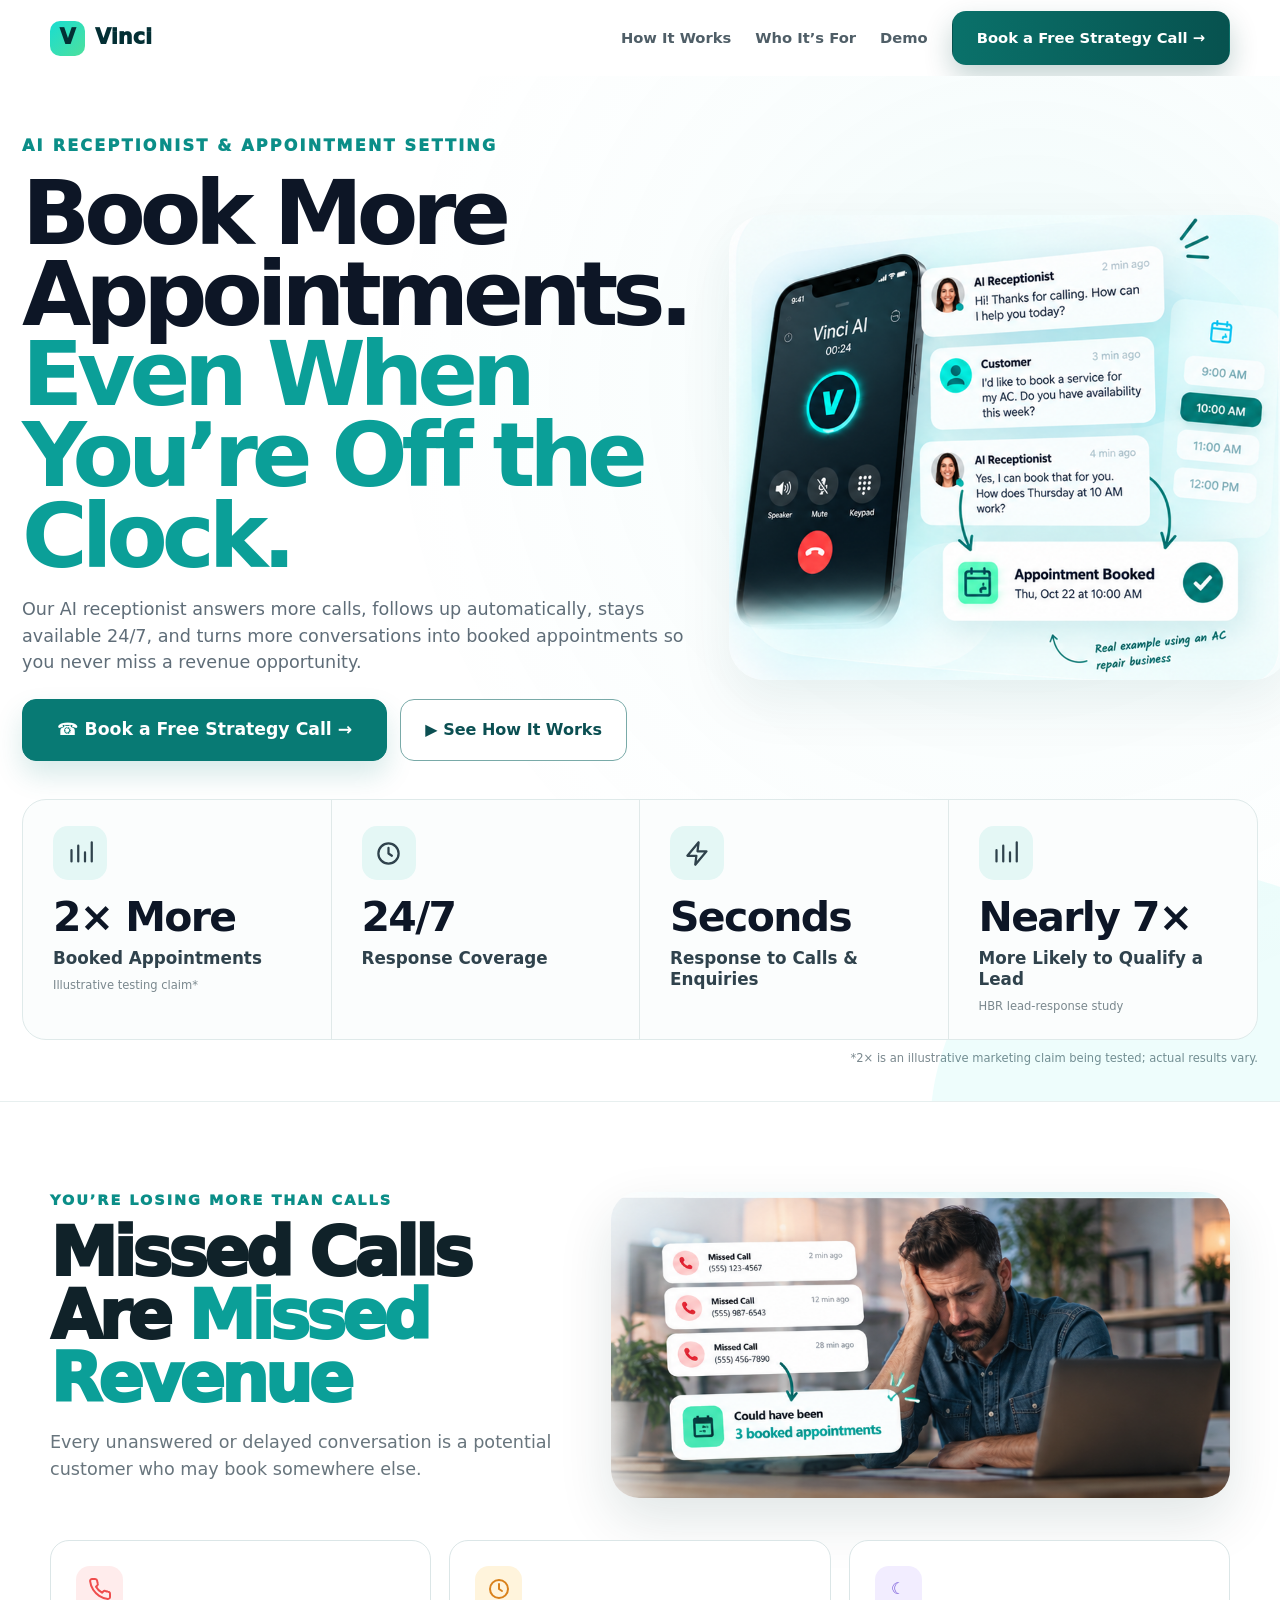
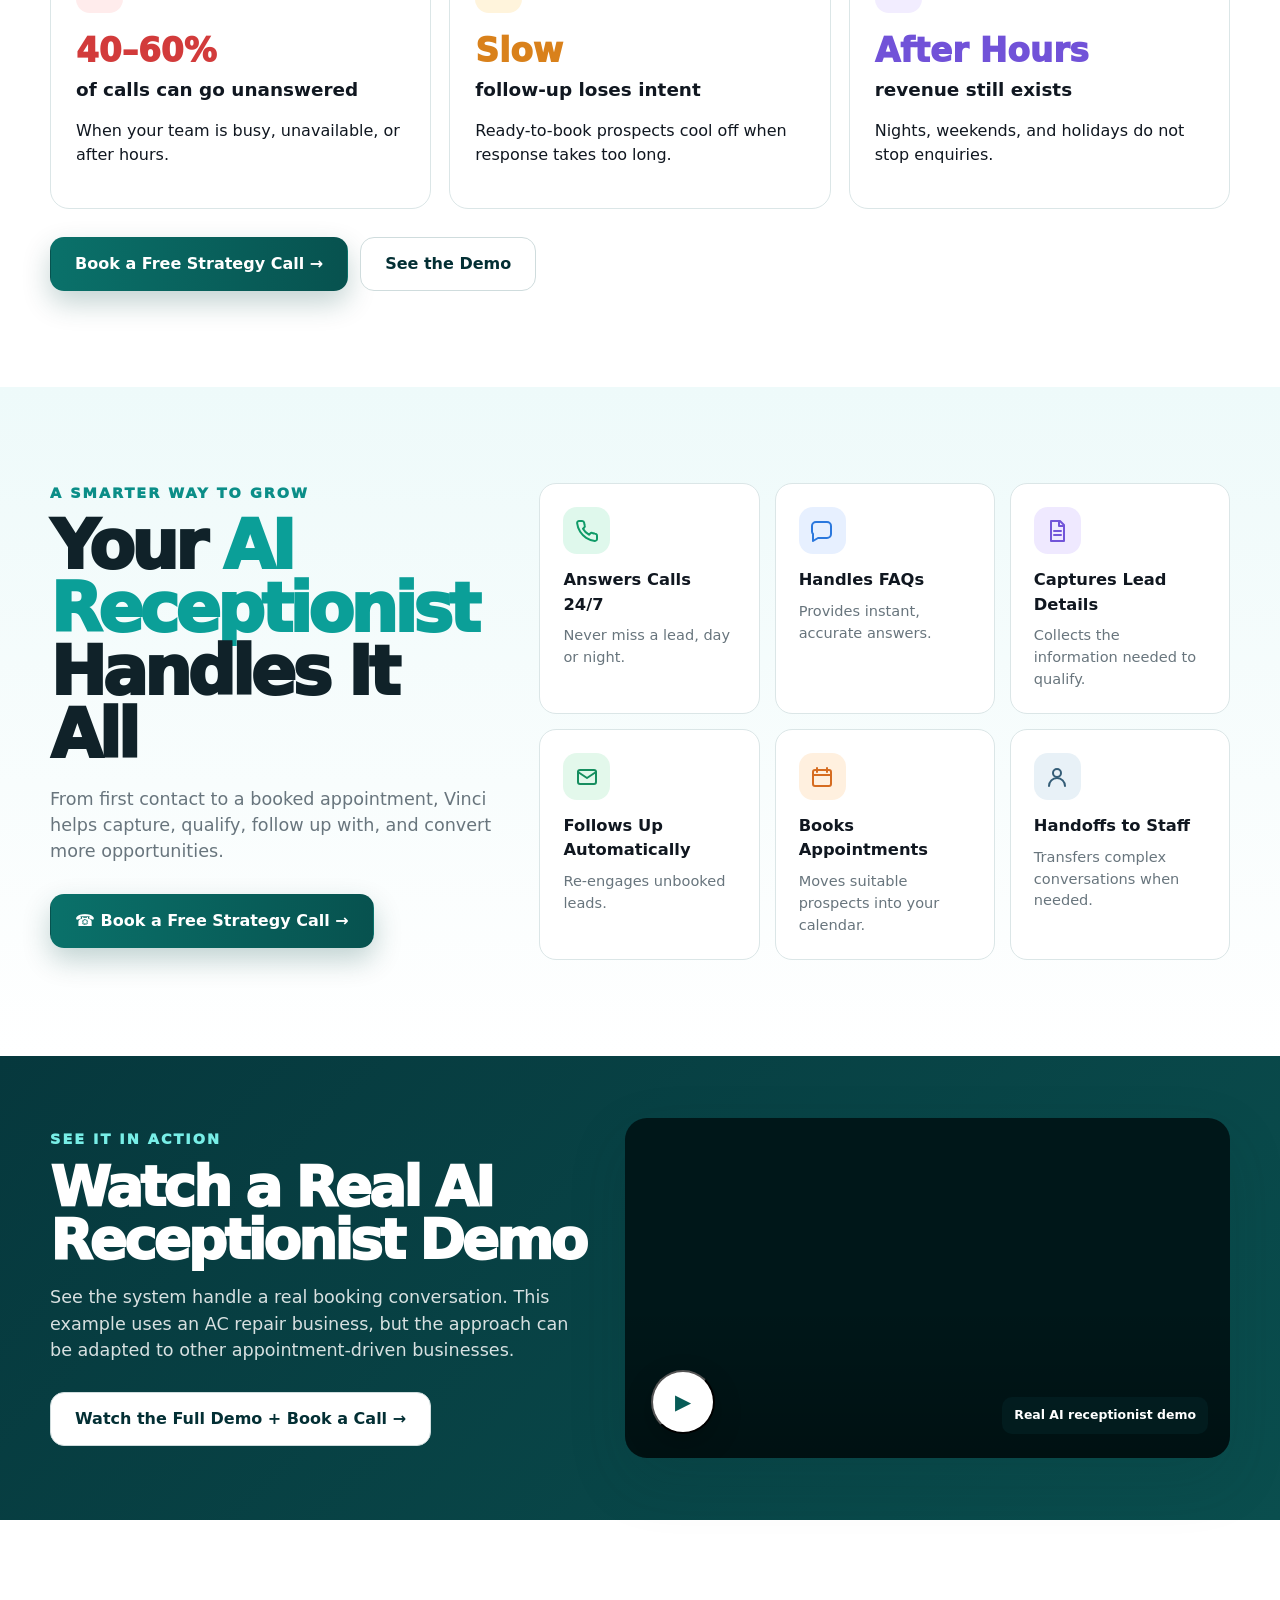
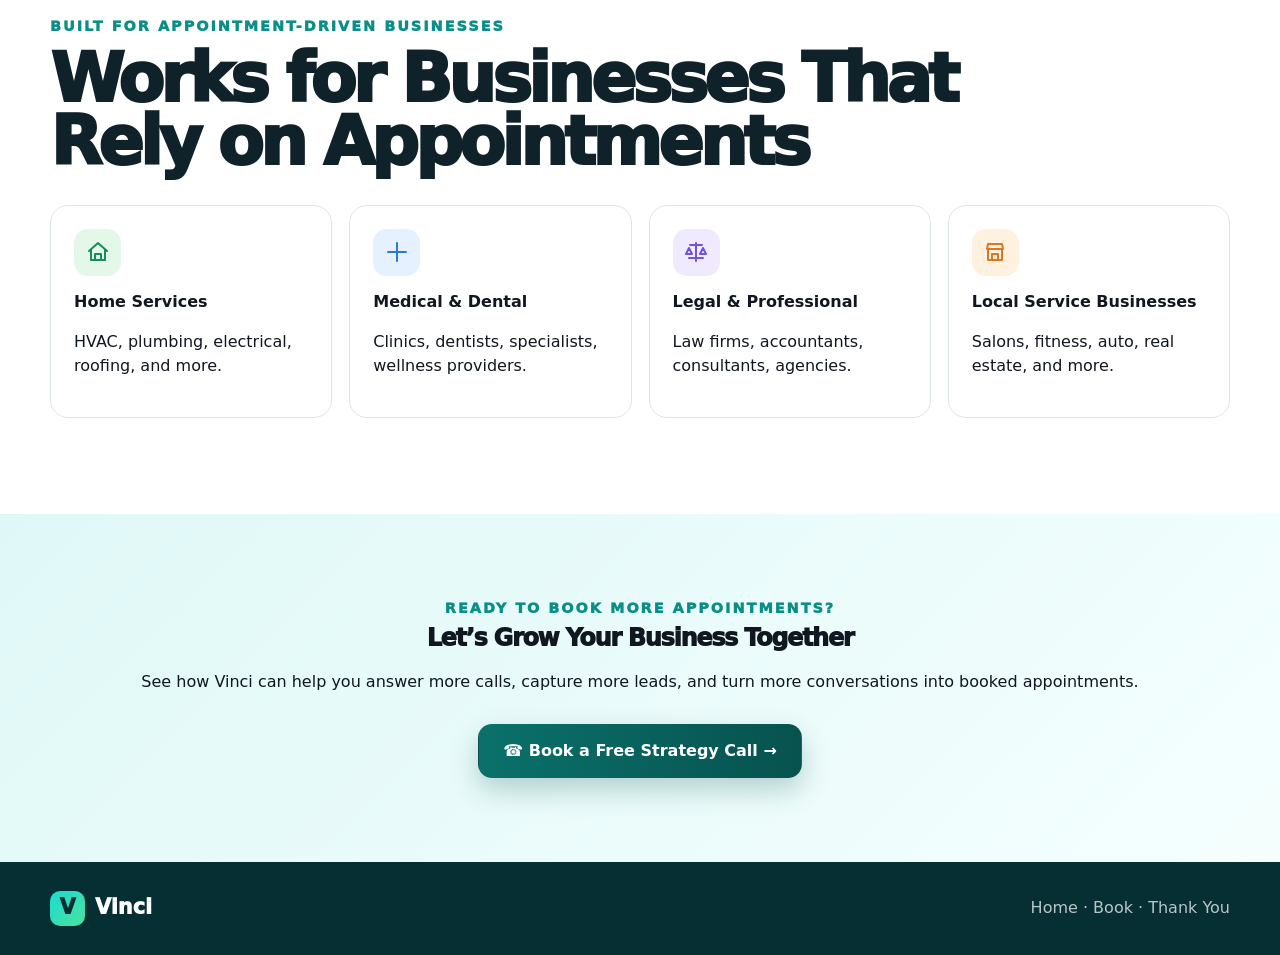
==== commit 2cac0b14: "Add Meta Pixel to index.html" ====
--- a/index.html
+++ b/index.html
@@ -1,4 +1,21 @@
-<!doctype html><html><head><meta charset="utf-8"><meta name="viewport" content="width=device-width,initial-scale=1"><title>Vinci | AI Receptionist for More Bookings</title><link rel="stylesheet" href="/styles.css"></head><body>
+<!doctype html><html><head><meta charset="utf-8"><meta name="viewport" content="width=device-width,initial-scale=1"><title>Vinci | AI Receptionist for More Bookings</title><link rel="stylesheet" href="/styles.css"><!-- Meta Pixel Code -->
+<script>
+!function(f,b,e,v,n,t,s)
+{if(f.fbq)return;n=f.fbq=function(){n.callMethod?
+n.callMethod.apply(n,arguments):n.queue.push(arguments)};
+if(!f._fbq)f._fbq=n;n.push=n;n.loaded=!0;n.version='2.0';
+n.queue=[];t=b.createElement(e);t.async=!0;
+t.src=v;s=b.getElementsByTagName(e)[0];
+s.parentNode.insertBefore(t,s)}(window, document,'script',
+'https://connect.facebook.net/en_US/fbevents.js');
+fbq('init', '1208513608507539');
+fbq('track', 'PageView');
+</script>
+<!-- End Meta Pixel Code --></head><body><!-- Meta Pixel Code (noscript) -->
+<noscript><img height="1" width="1" style="display:none"
+src="https://www.facebook.com/tr?id=1208513608507539&ev=PageView&noscript=1"
+/></noscript>
+<!-- End Meta Pixel Code (noscript) -->
 <header><div class="container nav"><a class="brand" href="/"><span class="mark">V</span> Vinci</a><nav class="navlinks"><a href="#how">How It Works</a><a href="#industries">Who It’s For</a><a href="#demo">Demo</a><a class="btn btn-primary" href="/booking/">Book a Free Strategy Call →</a></nav></div></header>
 <section class="hero"><div class="container">
   <div class="hero-grid">
--- a/styles.css
+++ b/styles.css
@@ -1105,3 +1105,289 @@
     margin-bottom:12px;
   }
 }
+
+/* 2026-10-22 missed revenue section rebuilt to mirror hero rhythm */
+.accent-text{
+  color:#0b9f98;
+}
+.missed-revenue-section{
+  padding-top:88px;
+}
+.missed-revenue-top{
+  display:grid;
+  grid-template-columns:.9fr 1.1fr;
+  gap:54px;
+  align-items:center;
+}
+.missed-revenue-copy h2{
+  max-width:720px;
+}
+.missed-revenue-visual{
+  display:flex;
+  align-items:center;
+  justify-content:center;
+  background:transparent;
+}
+.missed-revenue-visual img{
+  display:block;
+  width:100%;
+  max-width:700px;
+  height:auto;
+  object-fit:contain;
+  border-radius:28px;
+  box-shadow:0 22px 54px rgba(4,48,52,.12);
+}
+.missed-revenue-cards{
+  grid-template-columns:repeat(3,minmax(0,1fr));
+  gap:18px;
+  margin-top:40px;
+}
+.missed-revenue-cards .pain{
+  min-height:220px;
+  display:flex;
+  flex-direction:column;
+  justify-content:flex-start;
+}
+.missed-revenue-cta{
+  margin-top:28px;
+}
+.features h2 .accent-text{
+  color:#0b9f98;
+}
+@media(max-width:980px){
+  .missed-revenue-top{
+    grid-template-columns:1fr;
+    gap:30px;
+  }
+  .missed-revenue-visual img{
+    max-width:760px;
+  }
+}
+@media(max-width:760px){
+  .missed-revenue-cards{
+    grid-template-columns:1fr;
+  }
+}
+
+/* 2026-10-22 booking calendar conversion + panel spacing */
+#calendar .booking-copy .booking-panel-highlight{
+  color:#19ddd1;
+  font-weight:950;
+  white-space:nowrap;
+}
+#calendar .booking-copy .booking-points{
+  margin-top:24px !important;
+}
+#calendar .booking-copy{
+  justify-content:flex-start !important;
+}
+#calendar .calendar-card{
+  min-height:760px;
+}
+#calendar .calendly-inline-widget{
+  width:100%;
+  min-width:320px;
+  height:760px;
+}
+
+/* 2026-10-22 restore visible calendar + strengthen lower booking content */
+#calendar .calendar-card{
+  min-height:760px;
+  background:#fff;
+}
+#calendar .calendar{
+  display:block;
+  width:100%;
+  height:760px;
+  border:0;
+  background:#fff;
+}
+
+/* Slightly enlarge the What to Expect row */
+.what-expect{
+  padding:34px 30px 32px;
+}
+.what-expect h3{
+  font-size:1.75rem;
+  margin-bottom:26px;
+}
+.expect-step{
+  padding:20px 18px;
+}
+.expect-step b{
+  font-size:1.08rem;
+}
+.expect-step p{
+  font-size:.96rem;
+  line-height:1.45;
+}
+.expect-icon,
+.expect-num{
+  width:50px;
+  height:50px;
+  margin-bottom:14px;
+}
+
+/* Make the three trust cards clearly more prominent */
+.trust-row{
+  gap:18px;
+  margin-top:26px;
+}
+.trust{
+  padding:28px 26px;
+  border-radius:18px;
+  min-height:150px;
+  box-shadow:0 10px 28px rgba(4,48,52,.07);
+}
+.trust .trust-ico{
+  width:52px;
+  height:52px;
+  border-radius:15px;
+  display:grid;
+  place-items:center;
+  margin-bottom:16px;
+  font-size:1.25rem;
+  color:#087d75;
+}
+.trust b{
+  display:block;
+  font-size:1.18rem;
+  margin-bottom:7px;
+}
+.trust small{
+  font-size:.95rem;
+  line-height:1.45;
+  color:#65757c;
+}
+@media(max-width:760px){
+  .trust-row{
+    grid-template-columns:1fr;
+  }
+}
+
+/* 2026-10-22 thank-you video moved directly under confirmation */
+.thank-video-section{
+  padding-top:42px;
+}
+.thank-video-intro{
+  max-width:760px;
+  margin:0 auto 24px;
+  text-align:center;
+}
+.thank-video-intro h2{
+  margin-bottom:14px;
+}
+.thank-video-immediate{
+  max-width:980px;
+  margin:0 auto;
+}
+.thank-video-immediate .video-frame{
+  width:100%;
+}
+.thank-next{
+  max-width:980px;
+  margin:30px auto 0;
+}
+.thank-next .steps{
+  display:grid;
+  grid-template-columns:repeat(4,minmax(0,1fr));
+  gap:16px;
+}
+.thank-next .steps-title{
+  grid-column:1/-1;
+  text-align:center;
+  font-size:1.7rem;
+  margin-bottom:6px;
+}
+.thank-next .step{
+  min-height:150px;
+  padding:20px;
+}
+@media(max-width:900px){
+  .thank-next .steps{grid-template-columns:repeat(2,minmax(0,1fr))}
+}
+@media(max-width:620px){
+  .thank-next .steps{grid-template-columns:1fr}
+}
+
+/* 2026-10-22 thank-you above-fold compression and prominent meeting time */
+.confirm-hero{
+  padding-bottom:30px;
+}
+.thank-confirm-time{
+  margin:18px auto 0;
+  max-width:900px;
+  font-size:1.2rem;
+  font-weight:900;
+  color:#0b8e88;
+  line-height:1.35;
+}
+.confirm-card{
+  margin-top:24px;
+}
+.thank-video-section{
+  padding-top:26px;
+}
+.thank-video-intro{
+  max-width:980px;
+  margin:0 auto 16px;
+  text-align:center;
+}
+.thank-video-intro h2{
+  margin:4px 0 8px;
+  font-size:clamp(2.25rem,4vw,3.4rem);
+  line-height:1;
+  white-space:nowrap;
+}
+.thank-video-intro .sub{
+  margin:0 auto;
+  max-width:900px;
+  font-size:1.05rem;
+}
+.thank-video-immediate{
+  max-width:980px;
+  margin:0 auto;
+}
+.thank-video-immediate .video-frame{
+  margin-top:12px;
+}
+@media(max-width:760px){
+  .thank-video-intro h2{
+    white-space:normal;
+    font-size:2.3rem;
+  }
+  .thank-confirm-time{
+    font-size:1.05rem;
+    padding:0 14px;
+  }
+}
+
+/* 2026-10-22 simplify thank-you confirmation */
+.confirm-card{
+  display:none !important;
+}
+.thank-confirm-time{
+  margin-top:18px;
+  font-size:1.2rem;
+  font-weight:800;
+  color:#25343a;
+}
+.thank-confirm-time span{
+  color:#0b8e88;
+  font-weight:950;
+  text-decoration:underline;
+  text-decoration-thickness:2px;
+  text-underline-offset:4px;
+}
+.confirm-hero{
+  padding-bottom:24px;
+}
+
+/* 2026-10-22 real Calendly booking details */
+.thank-confirm-time .meeting-link-inline{
+  color:#0b8e88;
+  font-weight:950;
+  text-decoration:underline;
+  text-decoration-thickness:2px;
+  text-underline-offset:4px;
+}
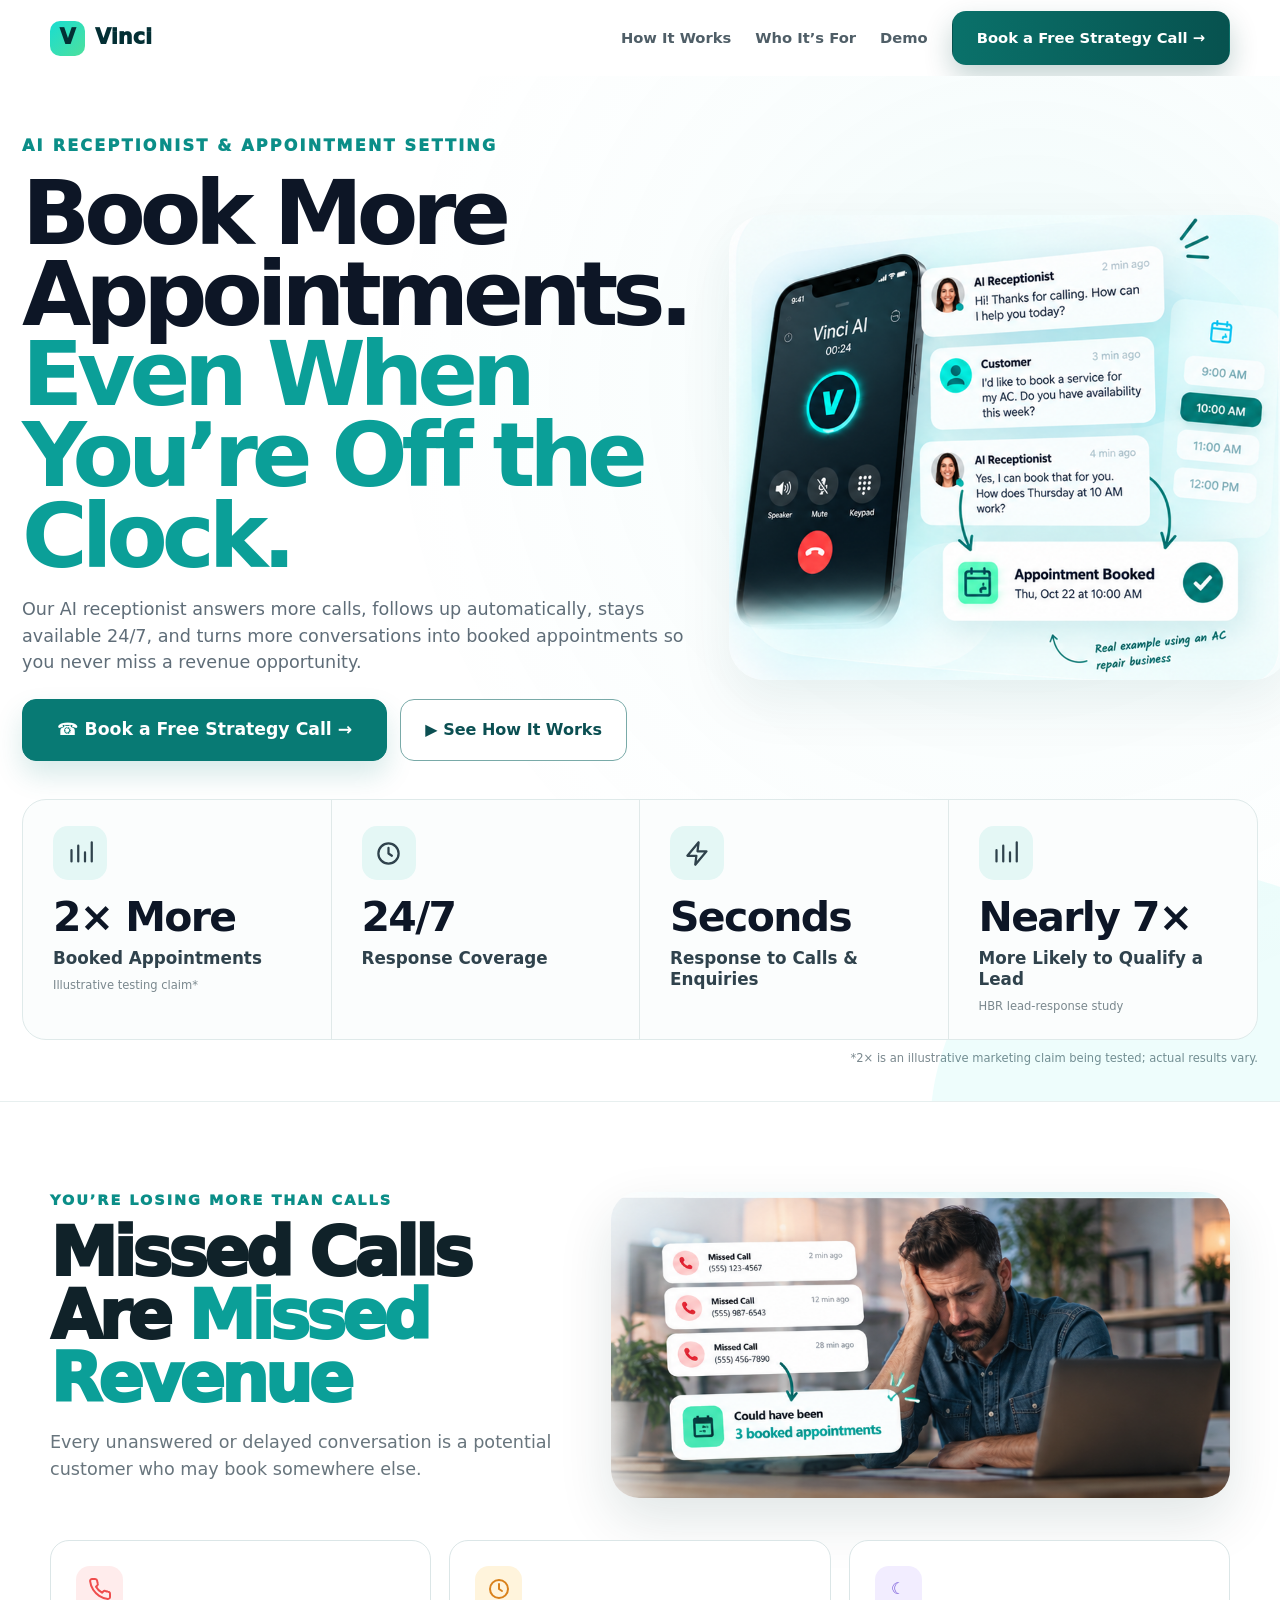
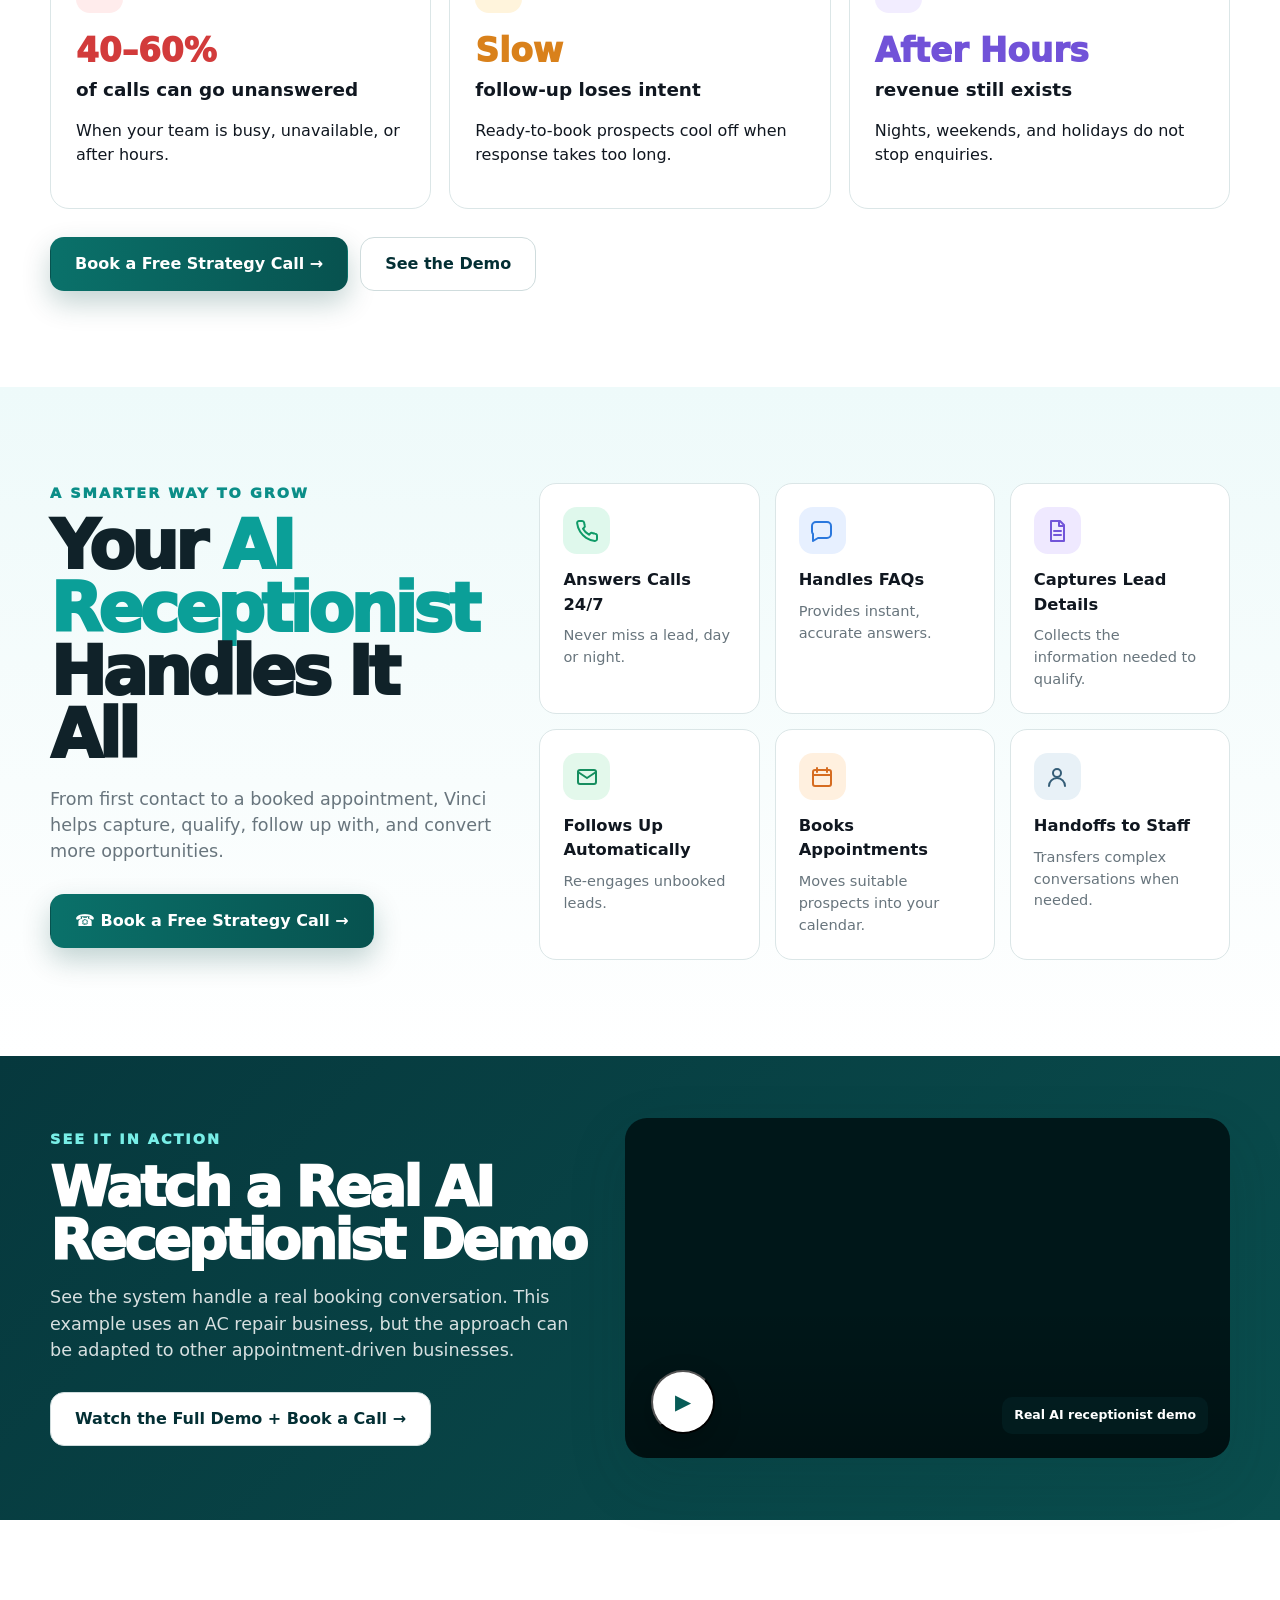
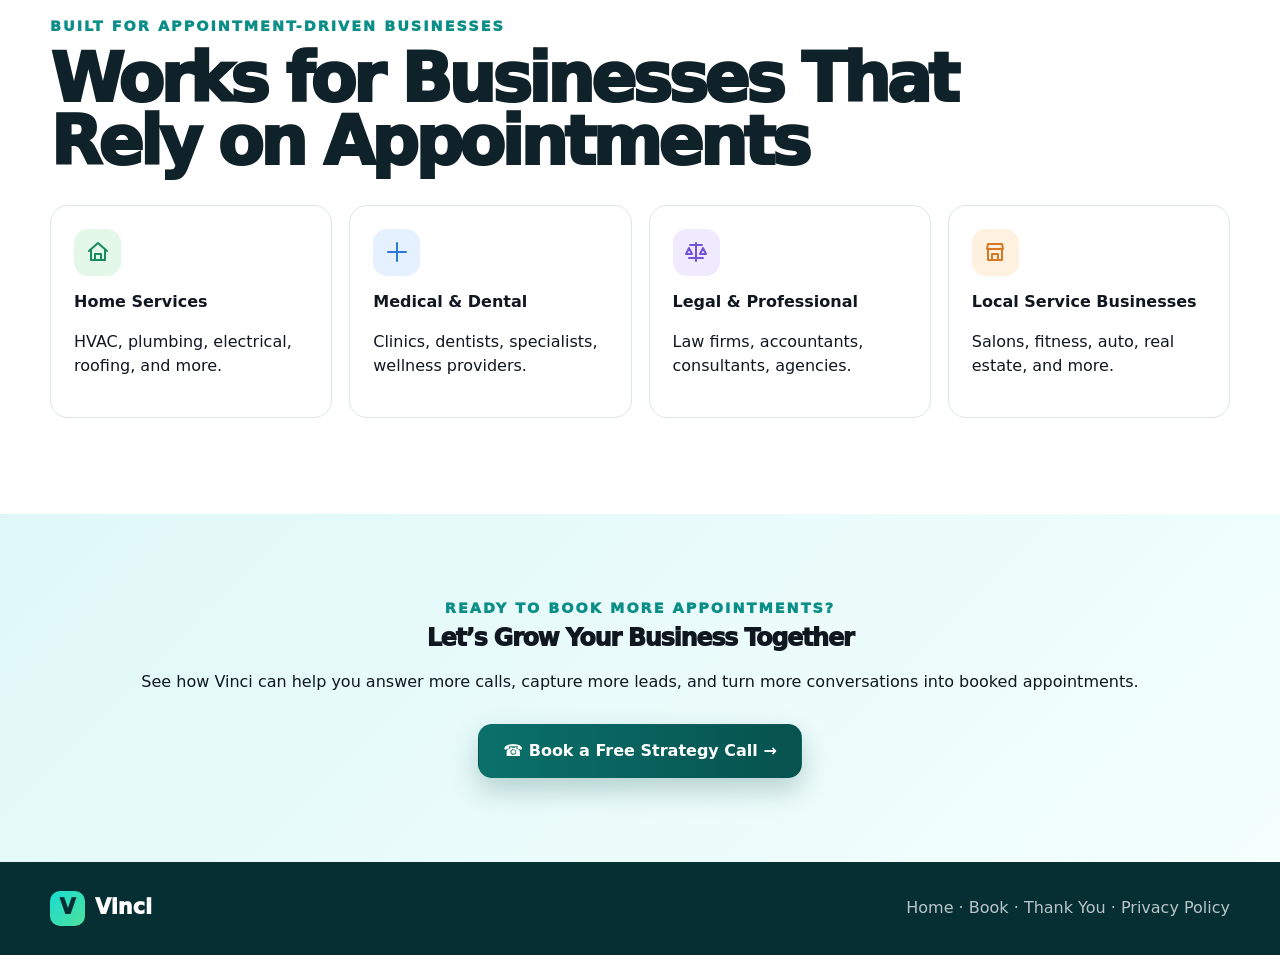
==== commit b2c26679: "Add inquiry privacy policy and footer links" ====
--- a/index.html
+++ b/index.html
@@ -77,4 +77,4 @@
 <section class="demo-band" id="demo"><div class="container demo-grid"><div><div class="eyebrow">SEE IT IN ACTION</div><h2 class="demo-title"><span>Watch a Real AI</span><span>Receptionist Demo</span></h2><p class="lead">See the system handle a real booking conversation. This example uses an AC repair business, but the approach can be adapted to other appointment-driven businesses.</p><div class="cta-row"><a class="btn btn-secondary" href="/booking/">Watch the Full Demo + Book a Call →</a></div></div><div class="video-frame" id="demoVideo"><div class="video-poster" style="background-image:url('https://drive.google.com/thumbnail?id=1KKaw_j008UakHLO01bEk0UsnnMbDaQpM&sz=w1600')" onclick="playDriveVideo('demoVideo')"><button class="custom-play" aria-label="Play video">▶</button><div class="poster-label">Real AI receptionist demo</div></div><iframe class="drive-video" data-src="https://drive.google.com/file/d/1KKaw_j008UakHLO01bEk0UsnnMbDaQpM/preview" allow="autoplay; fullscreen" allowfullscreen></iframe></div></div></section>
 <section class="section" id="industries"><div class="container"><div class="eyebrow" style="color:#0b8e88">BUILT FOR APPOINTMENT-DRIVEN BUSINESSES</div><h2>Works for Businesses That Rely on Appointments</h2><div class="industries"><div class="industry"><span class="industry-ico" style="background:#e4f8ea;color:#178c5e"><svg viewBox="0 0 24 24"><path d="m3 11 9-8 9 8"/><path d="M5 10v10h14V10M9 20v-6h6v6"/></svg></span><b>Home Services</b><p>HVAC, plumbing, electrical, roofing, and more.</p></div><div class="industry"><span class="industry-ico" style="background:#e6f1ff;color:#2d78d5"><svg viewBox="0 0 24 24"><path d="M12 3v18M3 12h18"/></svg></span><b>Medical & Dental</b><p>Clinics, dentists, specialists, wellness providers.</p></div><div class="industry"><span class="industry-ico" style="background:#f0eaff;color:#7453d9"><svg viewBox="0 0 24 24"><path d="M12 3v18M6 5h12M5 8l-3 6h6zM19 8l-3 6h6zM5 18h14"/></svg></span><b>Legal & Professional</b><p>Law firms, accountants, consultants, agencies.</p></div><div class="industry"><span class="industry-ico" style="background:#fff1df;color:#d97822"><svg viewBox="0 0 24 24"><path d="M4 9h16l-1-5H5zM5 9v11h14V9M9 20v-6h6v6"/></svg></span><b>Local Service Businesses</b><p>Salons, fitness, auto, real estate, and more.</p></div></div></div></section>
 <section class="final-cta"><div class="container"><div class="eyebrow" style="color:#0b8e88">READY TO BOOK MORE APPOINTMENTS?</div><h2>Let’s Grow Your Business Together</h2><p class="sub" style="margin:0 auto">See how Vinci can help you answer more calls, capture more leads, and turn more conversations into booked appointments.</p><div class="actions" style="justify-content:center"><a class="btn btn-primary" href="/booking/">☎ Book a Free Strategy Call →</a></div></div></section>
-<footer class="footer"><div class="container footer-row"><div class="brand" style="color:#fff"><span class="mark">V</span> Vinci</div><div><a href="/">Home</a> · <a href="/booking/">Book</a> · <a href="/thank-you/">Thank You</a></div></div></footer><script>function playDriveVideo(id){const f=document.getElementById(id);const i=f.querySelector('iframe');i.src=i.dataset.src+'?autoplay=1';f.classList.add('playing');f.querySelector('.video-poster').style.display='none';}</script></body></html>+<footer class="footer"><div class="container footer-row"><div class="brand" style="color:#fff"><span class="mark">V</span> Vinci</div><div><a href="/">Home</a> · <a href="/booking/">Book</a> · <a href="/thank-you/">Thank You</a> · <a href="/privacy/">Privacy Policy</a></div></div></footer><script>function playDriveVideo(id){const f=document.getElementById(id);const i=f.querySelector('iframe');i.src=i.dataset.src+'?autoplay=1';f.classList.add('playing');f.querySelector('.video-poster').style.display='none';}</script></body></html>
